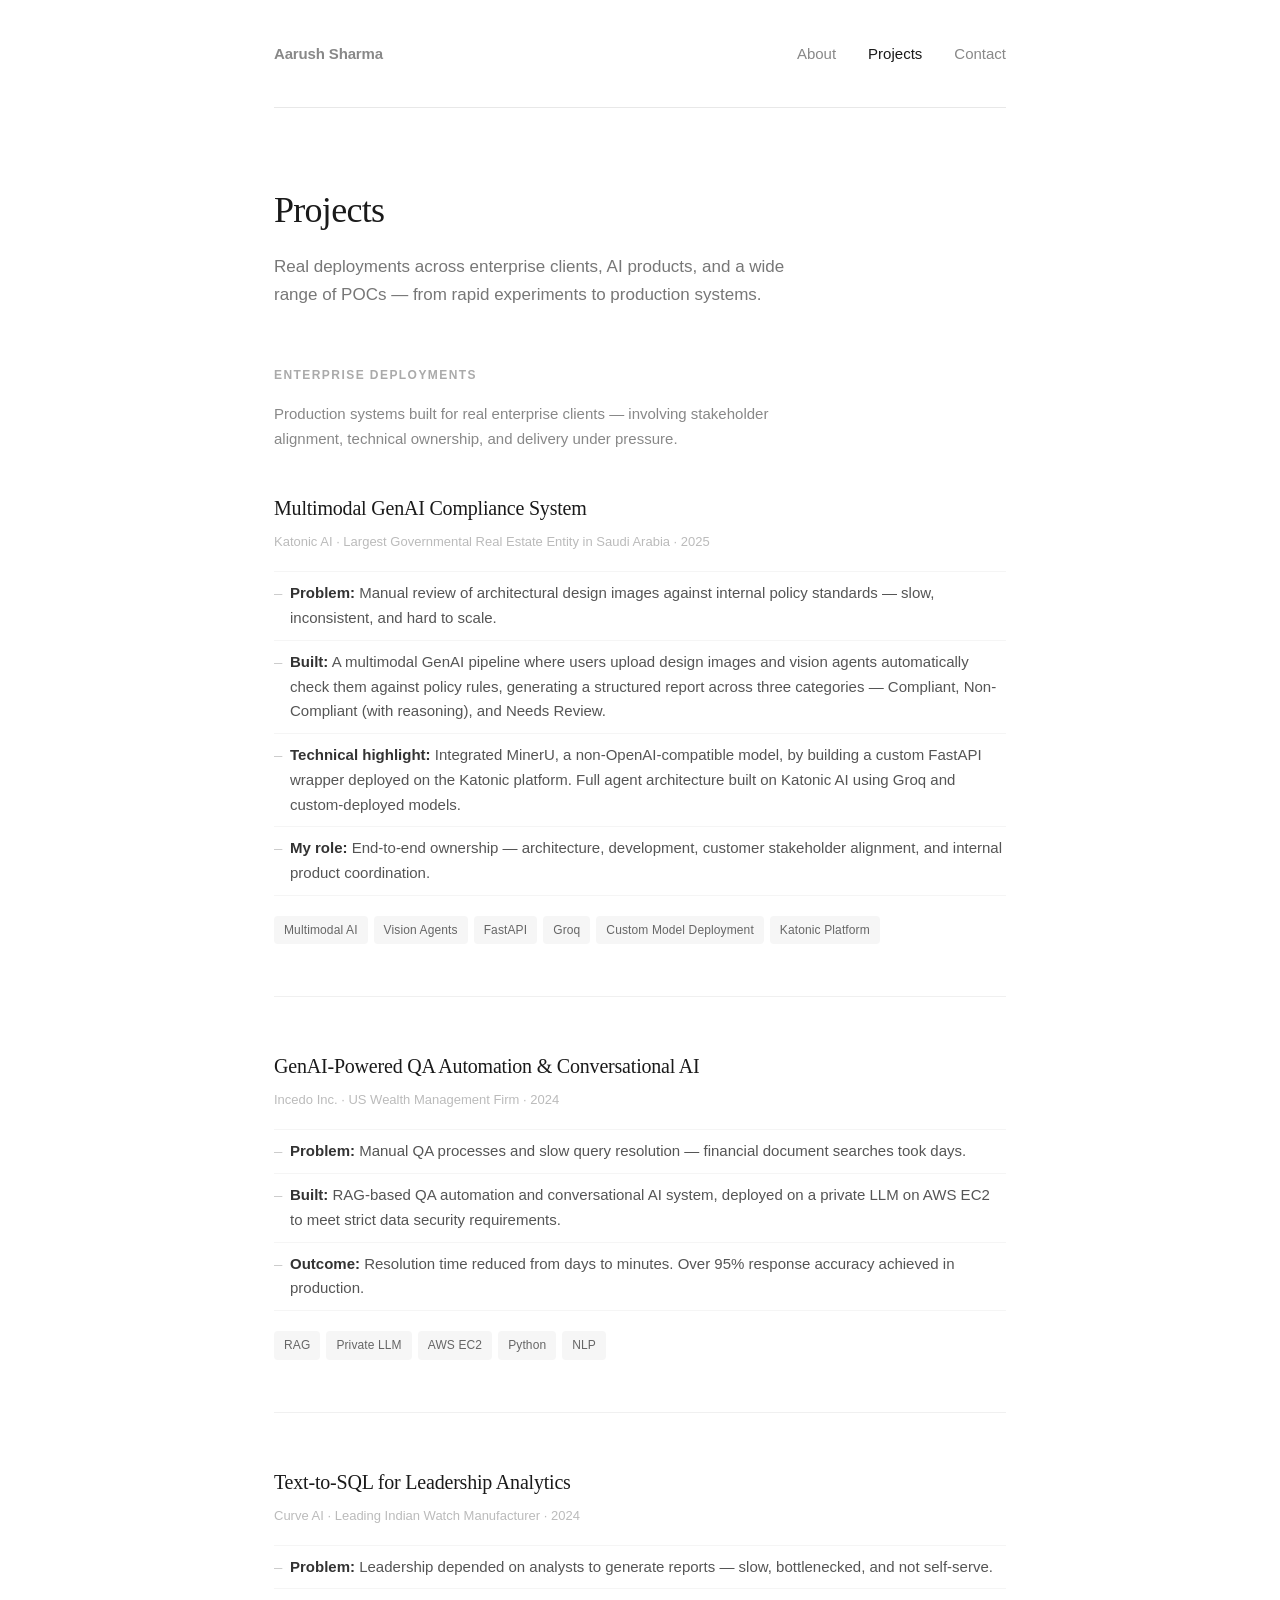
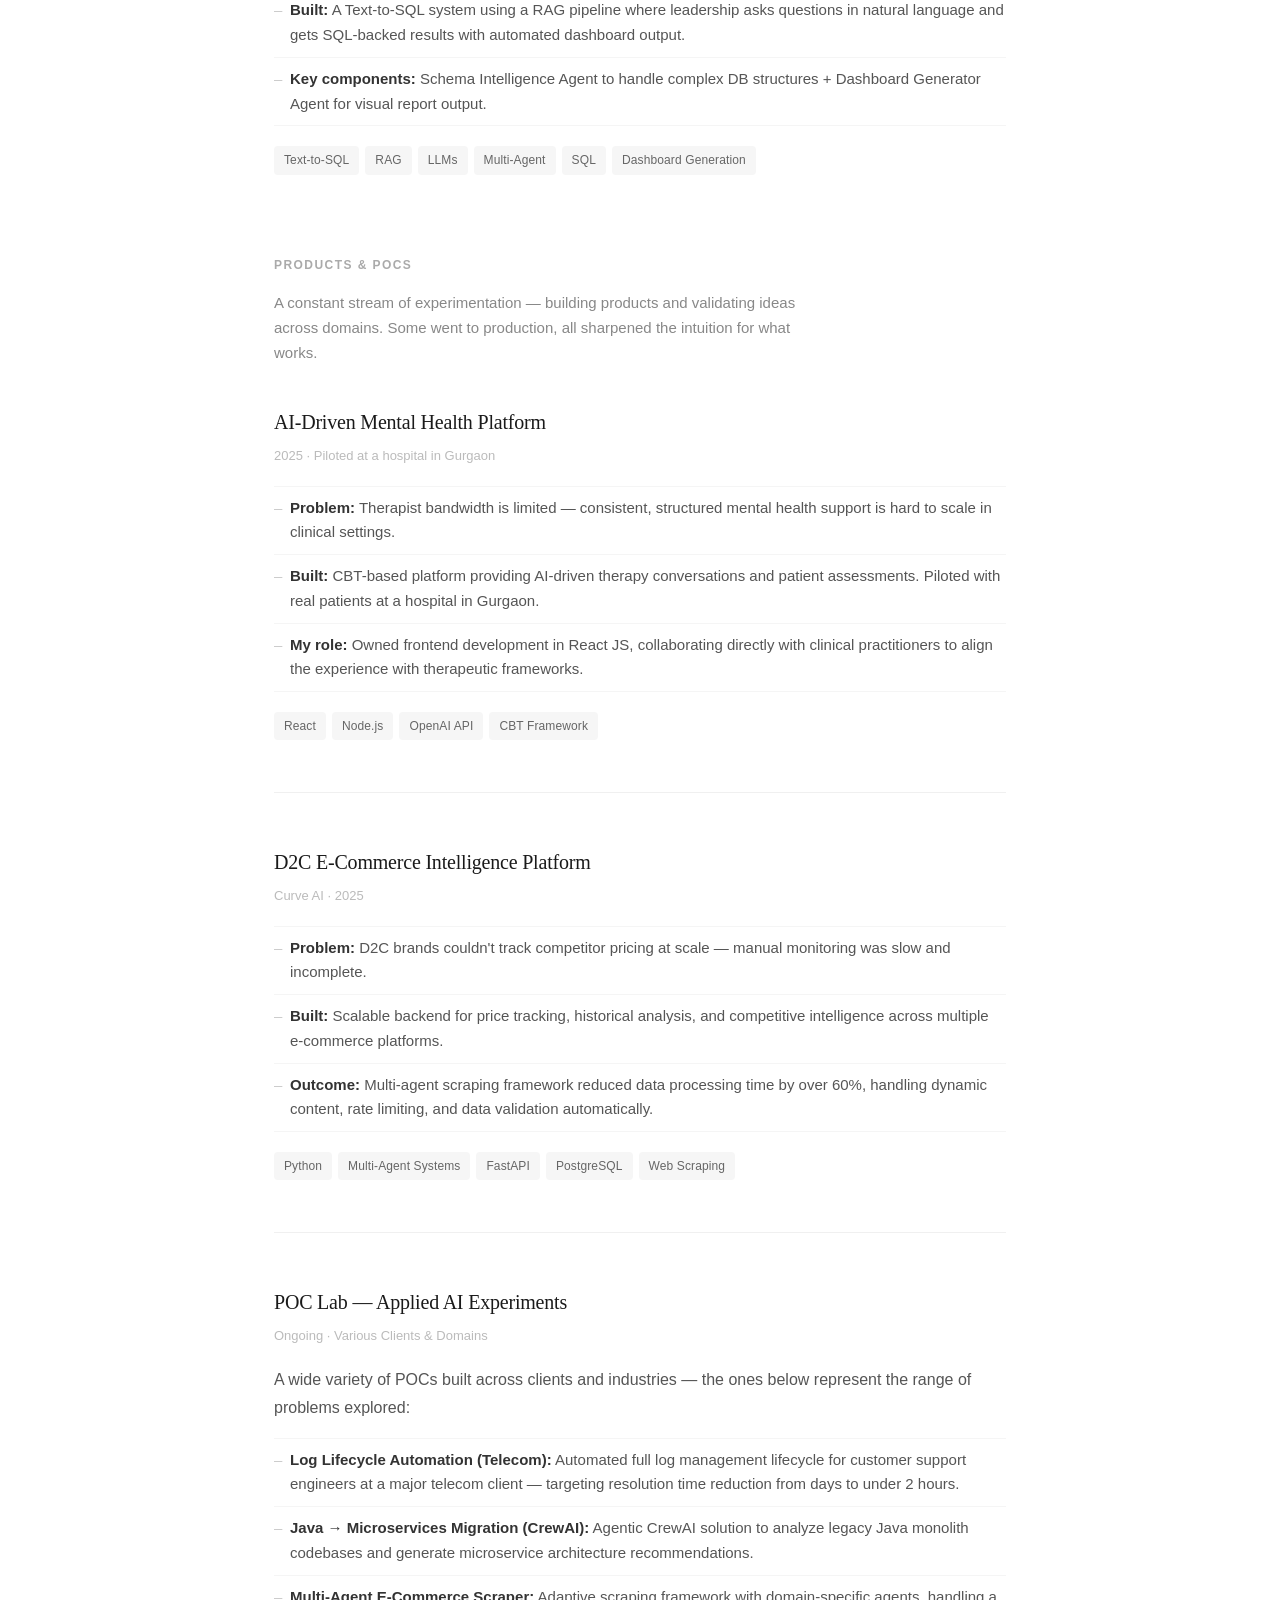
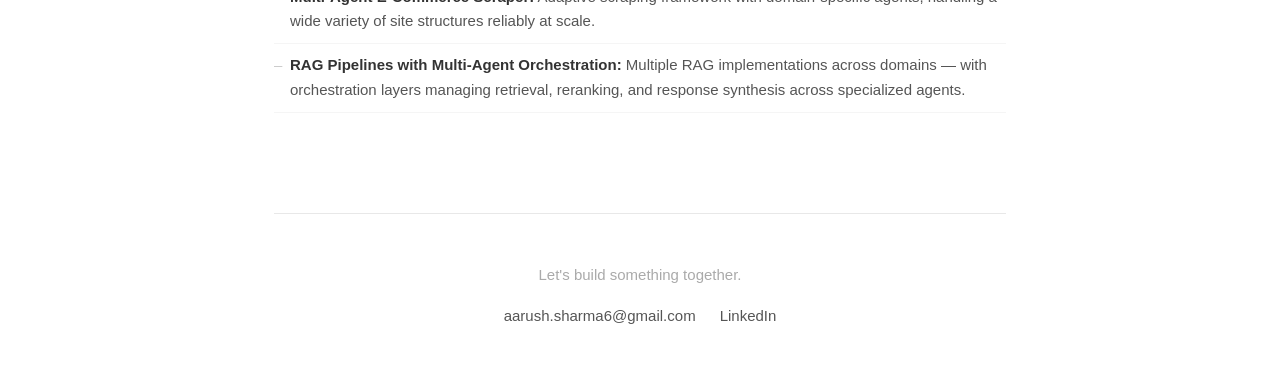
==== projects.html @ 2edbb63f "Add files via upload" ====
<!DOCTYPE html>
<html lang="en">
<head>
    <meta charset="UTF-8">
    <meta name="viewport" content="width=device-width, initial-scale=1.0">
    <title>Projects - Aarush Sharma</title>
    <link rel="stylesheet" href="styles.css">
    <meta name="description" content="Projects by Aarush Sharma — enterprise GenAI deployments, AI products, and applied research.">
</head>
<body>
    <div class="container">
        <!-- Navigation -->
        <nav class="nav">
            <a href="index.html" class="nav-brand">Aarush Sharma</a>
            <ul>
                <li><a href="index.html">About</a></li>
                <li><a href="projects.html" class="active">Projects</a></li>
                <li><a href="#contact">Contact</a></li>
            </ul>
        </nav>

        <!-- Projects Header -->
        <section class="page-header">
            <h1>Projects</h1>
            <p>Real deployments across enterprise clients, AI products, and a wide range of POCs — from rapid experiments to production systems.</p>
        </section>

        <!-- Enterprise Deployments -->
        <section class="section">
            <h2>Enterprise Deployments</h2>
            <p class="section-intro">Production systems built for real enterprise clients — involving stakeholder alignment, technical ownership, and delivery under pressure.</p>

            <div class="project">
                <h3>Multimodal GenAI Compliance System</h3>
                <div class="project-meta">Katonic AI · Largest Governmental Real Estate Entity in Saudi Arabia · 2025</div>
                <ul class="project-points">
                    <li><strong>Problem:</strong> Manual review of architectural design images against internal policy standards — slow, inconsistent, and hard to scale.</li>
                    <li><strong>Built:</strong> A multimodal GenAI pipeline where users upload design images and vision agents automatically check them against policy rules, generating a structured report across three categories — Compliant, Non-Compliant (with reasoning), and Needs Review.</li>
                    <li><strong>Technical highlight:</strong> Integrated MinerU, a non-OpenAI-compatible model, by building a custom FastAPI wrapper deployed on the Katonic platform. Full agent architecture built on Katonic AI using Groq and custom-deployed models.</li>
                    <li><strong>My role:</strong> End-to-end ownership — architecture, development, customer stakeholder alignment, and internal product coordination.</li>
                </ul>
                <div class="tech-stack">
                    <span class="tech">Multimodal AI</span>
                    <span class="tech">Vision Agents</span>
                    <span class="tech">FastAPI</span>
                    <span class="tech">Groq</span>
                    <span class="tech">Custom Model Deployment</span>
                    <span class="tech">Katonic Platform</span>
                </div>
            </div>

            <div class="project">
                <h3>GenAI-Powered QA Automation & Conversational AI</h3>
                <div class="project-meta">Incedo Inc. · US Wealth Management Firm · 2024</div>
                <ul class="project-points">
                    <li><strong>Problem:</strong> Manual QA processes and slow query resolution — financial document searches took days.</li>
                    <li><strong>Built:</strong> RAG-based QA automation and conversational AI system, deployed on a private LLM on AWS EC2 to meet strict data security requirements.</li>
                    <li><strong>Outcome:</strong> Resolution time reduced from days to minutes. Over 95% response accuracy achieved in production.</li>
                </ul>
                <div class="tech-stack">
                    <span class="tech">RAG</span>
                    <span class="tech">Private LLM</span>
                    <span class="tech">AWS EC2</span>
                    <span class="tech">Python</span>
                    <span class="tech">NLP</span>
                </div>
            </div>

            <div class="project">
                <h3>Text-to-SQL for Leadership Analytics</h3>
                <div class="project-meta">Curve AI · Leading Indian Watch Manufacturer · 2024</div>
                <ul class="project-points">
                    <li><strong>Problem:</strong> Leadership depended on analysts to generate reports — slow, bottlenecked, and not self-serve.</li>
                    <li><strong>Built:</strong> A Text-to-SQL system using a RAG pipeline where leadership asks questions in natural language and gets SQL-backed results with automated dashboard output.</li>
                    <li><strong>Key components:</strong> Schema Intelligence Agent to handle complex DB structures + Dashboard Generator Agent for visual report output.</li>
                </ul>
                <div class="tech-stack">
                    <span class="tech">Text-to-SQL</span>
                    <span class="tech">RAG</span>
                    <span class="tech">LLMs</span>
                    <span class="tech">Multi-Agent</span>
                    <span class="tech">SQL</span>
                    <span class="tech">Dashboard Generation</span>
                </div>
            </div>
        </section>

        <!-- Products & POCs -->
        <section class="section">
            <h2>Products & POCs</h2>
            <p class="section-intro">A constant stream of experimentation — building products and validating ideas across domains. Some went to production, all sharpened the intuition for what works.</p>

            <div class="project">
                <h3>AI-Driven Mental Health Platform</h3>
                <div class="project-meta">2025 · Piloted at a hospital in Gurgaon</div>
                <ul class="project-points">
                    <li><strong>Problem:</strong> Therapist bandwidth is limited — consistent, structured mental health support is hard to scale in clinical settings.</li>
                    <li><strong>Built:</strong> CBT-based platform providing AI-driven therapy conversations and patient assessments. Piloted with real patients at a hospital in Gurgaon.</li>
                    <li><strong>My role:</strong> Owned frontend development in React JS, collaborating directly with clinical practitioners to align the experience with therapeutic frameworks.</li>
                </ul>
                <div class="tech-stack">
                    <span class="tech">React</span>
                    <span class="tech">Node.js</span>
                    <span class="tech">OpenAI API</span>
                    <span class="tech">CBT Framework</span>
                </div>
            </div>

            <div class="project">
                <h3>D2C E-Commerce Intelligence Platform</h3>
                <div class="project-meta">Curve AI · 2025</div>
                <ul class="project-points">
                    <li><strong>Problem:</strong> D2C brands couldn't track competitor pricing at scale — manual monitoring was slow and incomplete.</li>
                    <li><strong>Built:</strong> Scalable backend for price tracking, historical analysis, and competitive intelligence across multiple e-commerce platforms.</li>
                    <li><strong>Outcome:</strong> Multi-agent scraping framework reduced data processing time by over 60%, handling dynamic content, rate limiting, and data validation automatically.</li>
                </ul>
                <div class="tech-stack">
                    <span class="tech">Python</span>
                    <span class="tech">Multi-Agent Systems</span>
                    <span class="tech">FastAPI</span>
                    <span class="tech">PostgreSQL</span>
                    <span class="tech">Web Scraping</span>
                </div>
            </div>

            <div class="project">
                <h3>POC Lab — Applied AI Experiments</h3>
                <div class="project-meta">Ongoing · Various Clients & Domains</div>
                <p class="poc-intro">A wide variety of POCs built across clients and industries — the ones below represent the range of problems explored:</p>
                <ul class="project-points">
                    <li><strong>Log Lifecycle Automation (Telecom):</strong> Automated full log management lifecycle for customer support engineers at a major telecom client — targeting resolution time reduction from days to under 2 hours.</li>
                    <li><strong>Java → Microservices Migration (CrewAI):</strong> Agentic CrewAI solution to analyze legacy Java monolith codebases and generate microservice architecture recommendations.</li>
                    <li><strong>Multi-Agent E-Commerce Scraper:</strong> Adaptive scraping framework with domain-specific agents, handling a wide variety of site structures reliably at scale.</li>
                    <li><strong>RAG Pipelines with Multi-Agent Orchestration:</strong> Multiple RAG implementations across domains — with orchestration layers managing retrieval, reranking, and response synthesis across specialized agents.</li>
                </ul>
            </div>
        </section>

        <!-- Footer -->
        <footer class="footer" id="contact">
            <p>Let's build something together.</p>
            <div class="links">
                <a href="mailto:aarush.sharma6@gmail.com">aarush.sharma6@gmail.com</a>
                <a href="https://linkedin.com/in/aarushsharma11" target="_blank">LinkedIn</a>
            </div>
        </footer>
    </div>
</body>
</html>
---- styles.css ----
* {
    margin: 0;
    padding: 0;
    box-sizing: border-box;
}

body {
    font-family: 'Georgia', 'Times New Roman', serif;
    line-height: 1.7;
    color: #1a1a1a;
    background: #fff;
}

.container {
    max-width: 780px;
    margin: 0 auto;
    padding: 0 24px;
}

/* Navigation */
.nav {
    display: flex;
    justify-content: space-between;
    align-items: center;
    padding: 40px 0;
    border-bottom: 1px solid #e8e8e8;
    margin-bottom: 72px;
}

.nav-brand {
    font-size: 17px;
    font-weight: 600;
    color: #1a1a1a;
    text-decoration: none;
    letter-spacing: -0.01em;
    font-family: -apple-system, BlinkMacSystemFont, 'Segoe UI', sans-serif;
}

.nav ul {
    display: flex;
    list-style: none;
    gap: 32px;
}

.nav a {
    text-decoration: none;
    color: #888;
    font-size: 15px;
    font-family: -apple-system, BlinkMacSystemFont, 'Segoe UI', sans-serif;
    transition: color 0.2s;
}

.nav a:hover,
.nav a.active {
    color: #1a1a1a;
}

/* Hero Section */
.hero {
    margin-bottom: 48px;
}

.hero h1 {
    font-size: 42px;
    font-weight: 400;
    margin-bottom: 28px;
    color: #1a1a1a;
    line-height: 1.2;
    letter-spacing: -0.02em;
}

.hero p {
    font-size: 17px;
    color: #555;
    margin-bottom: 20px;
    max-width: 580px;
    line-height: 1.75;
}

/* Depth Tags */
.depth-tags {
    display: flex;
    flex-wrap: wrap;
    gap: 8px;
    margin-bottom: 16px;
}

.depth-tag {
    display: inline-block;
    border: 1px solid #ddd;
    color: #555;
    padding: 5px 12px;
    border-radius: 20px;
    font-size: 13px;
    font-family: -apple-system, BlinkMacSystemFont, 'Segoe UI', sans-serif;
    letter-spacing: 0.01em;
}

/* Page Header */
.page-header {
    margin-bottom: 56px;
}

.page-header h1 {
    font-size: 36px;
    font-weight: 400;
    margin-bottom: 12px;
    color: #1a1a1a;
    letter-spacing: -0.02em;
}

.page-header p {
    font-size: 17px;
    color: #777;
    max-width: 520px;
    line-height: 1.65;
    font-family: -apple-system, BlinkMacSystemFont, 'Segoe UI', sans-serif;
}

/* Sections */
.section {
    margin-bottom: 80px;
}

.section > h2 {
    font-size: 12px;
    font-weight: 600;
    letter-spacing: 0.12em;
    text-transform: uppercase;
    color: #aaa;
    margin-bottom: 36px;
    font-family: -apple-system, BlinkMacSystemFont, 'Segoe UI', sans-serif;
}

/* Experience */
.experience-item {
    margin-bottom: 44px;
    padding-bottom: 44px;
    border-bottom: 1px solid #f0f0f0;
}

.experience-item:last-child {
    border-bottom: none;
    padding-bottom: 0;
    margin-bottom: 0;
}

.experience-item h3 {
    font-size: 18px;
    font-weight: 600;
    color: #1a1a1a;
    margin-bottom: 4px;
    font-family: -apple-system, BlinkMacSystemFont, 'Segoe UI', sans-serif;
    letter-spacing: -0.01em;
}

.experience-item .company {
    font-size: 15px;
    color: #777;
    margin-bottom: 2px;
    font-family: -apple-system, BlinkMacSystemFont, 'Segoe UI', sans-serif;
}

.experience-item .duration {
    font-size: 13px;
    color: #bbb;
    margin-bottom: 14px;
    font-family: -apple-system, BlinkMacSystemFont, 'Segoe UI', sans-serif;
}

.experience-item p {
    font-size: 16px;
    color: #555;
    line-height: 1.75;
}

/* Projects */
.project {
    margin-bottom: 52px;
    padding-bottom: 52px;
    border-bottom: 1px solid #f0f0f0;
}

.project:last-child {
    border-bottom: none;
    padding-bottom: 0;
    margin-bottom: 0;
}

.project h3 {
    font-size: 20px;
    font-weight: 400;
    color: #1a1a1a;
    margin-bottom: 6px;
    letter-spacing: -0.01em;
}

.project-meta {
    font-size: 13px;
    color: #bbb;
    margin-bottom: 18px;
    font-family: -apple-system, BlinkMacSystemFont, 'Segoe UI', sans-serif;
}

.project p {
    font-size: 16px;
    color: #555;
    margin-bottom: 16px;
    line-height: 1.75;
}

.section-intro {
    font-size: 15px;
    color: #888;
    margin-bottom: 40px;
    max-width: 560px;
    line-height: 1.65;
    font-family: -apple-system, BlinkMacSystemFont, 'Segoe UI', sans-serif;
    margin-top: -20px;
}

.poc-intro {
    font-size: 15px;
    color: #888;
    margin-bottom: 12px;
    line-height: 1.65;
    font-family: -apple-system, BlinkMacSystemFont, 'Segoe UI', sans-serif;
}

.project-points {
    list-style: none;
    padding: 0;
    margin: 0 0 4px 0;
}

.project-points li {
    font-size: 15px;
    color: #555;
    padding: 9px 0 9px 16px;
    border-bottom: 1px solid #f5f5f5;
    line-height: 1.65;
    font-family: -apple-system, BlinkMacSystemFont, 'Segoe UI', sans-serif;
    position: relative;
}

.project-points li:first-child {
    border-top: 1px solid #f5f5f5;
}

.project-points li::before {
    content: '–';
    position: absolute;
    left: 0;
    color: #ccc;
}

.project-points li strong {
    color: #333;
}

.tech-stack {
    display: flex;
    flex-wrap: wrap;
    gap: 6px;
    margin-top: 20px;
}

.tech {
    display: inline-block;
    background: #f6f6f6;
    color: #666;
    padding: 4px 10px;
    border-radius: 4px;
    font-size: 12px;
    font-family: -apple-system, BlinkMacSystemFont, 'Segoe UI', sans-serif;
    letter-spacing: 0.01em;
}

/* Footer */
.footer {
    margin-top: 100px;
    padding: 48px 0;
    border-top: 1px solid #e8e8e8;
    text-align: center;
}

.footer p {
    font-size: 15px;
    color: #aaa;
    margin-bottom: 16px;
    font-family: -apple-system, BlinkMacSystemFont, 'Segoe UI', sans-serif;
}

.footer .links {
    display: flex;
    justify-content: center;
    gap: 24px;
}

.footer .links a {
    color: #555;
    text-decoration: none;
    font-size: 15px;
    font-family: -apple-system, BlinkMacSystemFont, 'Segoe UI', sans-serif;
    transition: color 0.2s;
}

.footer .links a:hover {
    color: #1a1a1a;
}

/* Mobile */
@media (max-width: 640px) {
    .container {
        padding: 0 18px;
    }

    .nav {
        flex-direction: column;
        gap: 20px;
        text-align: center;
        margin-bottom: 52px;
    }

    .nav ul {
        gap: 20px;
    }

    .hero h1 {
        font-size: 30px;
    }

    .hero p {
        font-size: 16px;
    }

    .page-header h1 {
        font-size: 28px;
    }

    .footer .links {
        flex-direction: column;
        gap: 12px;
    }

    .depth-tags {
        gap: 6px;
    }
}
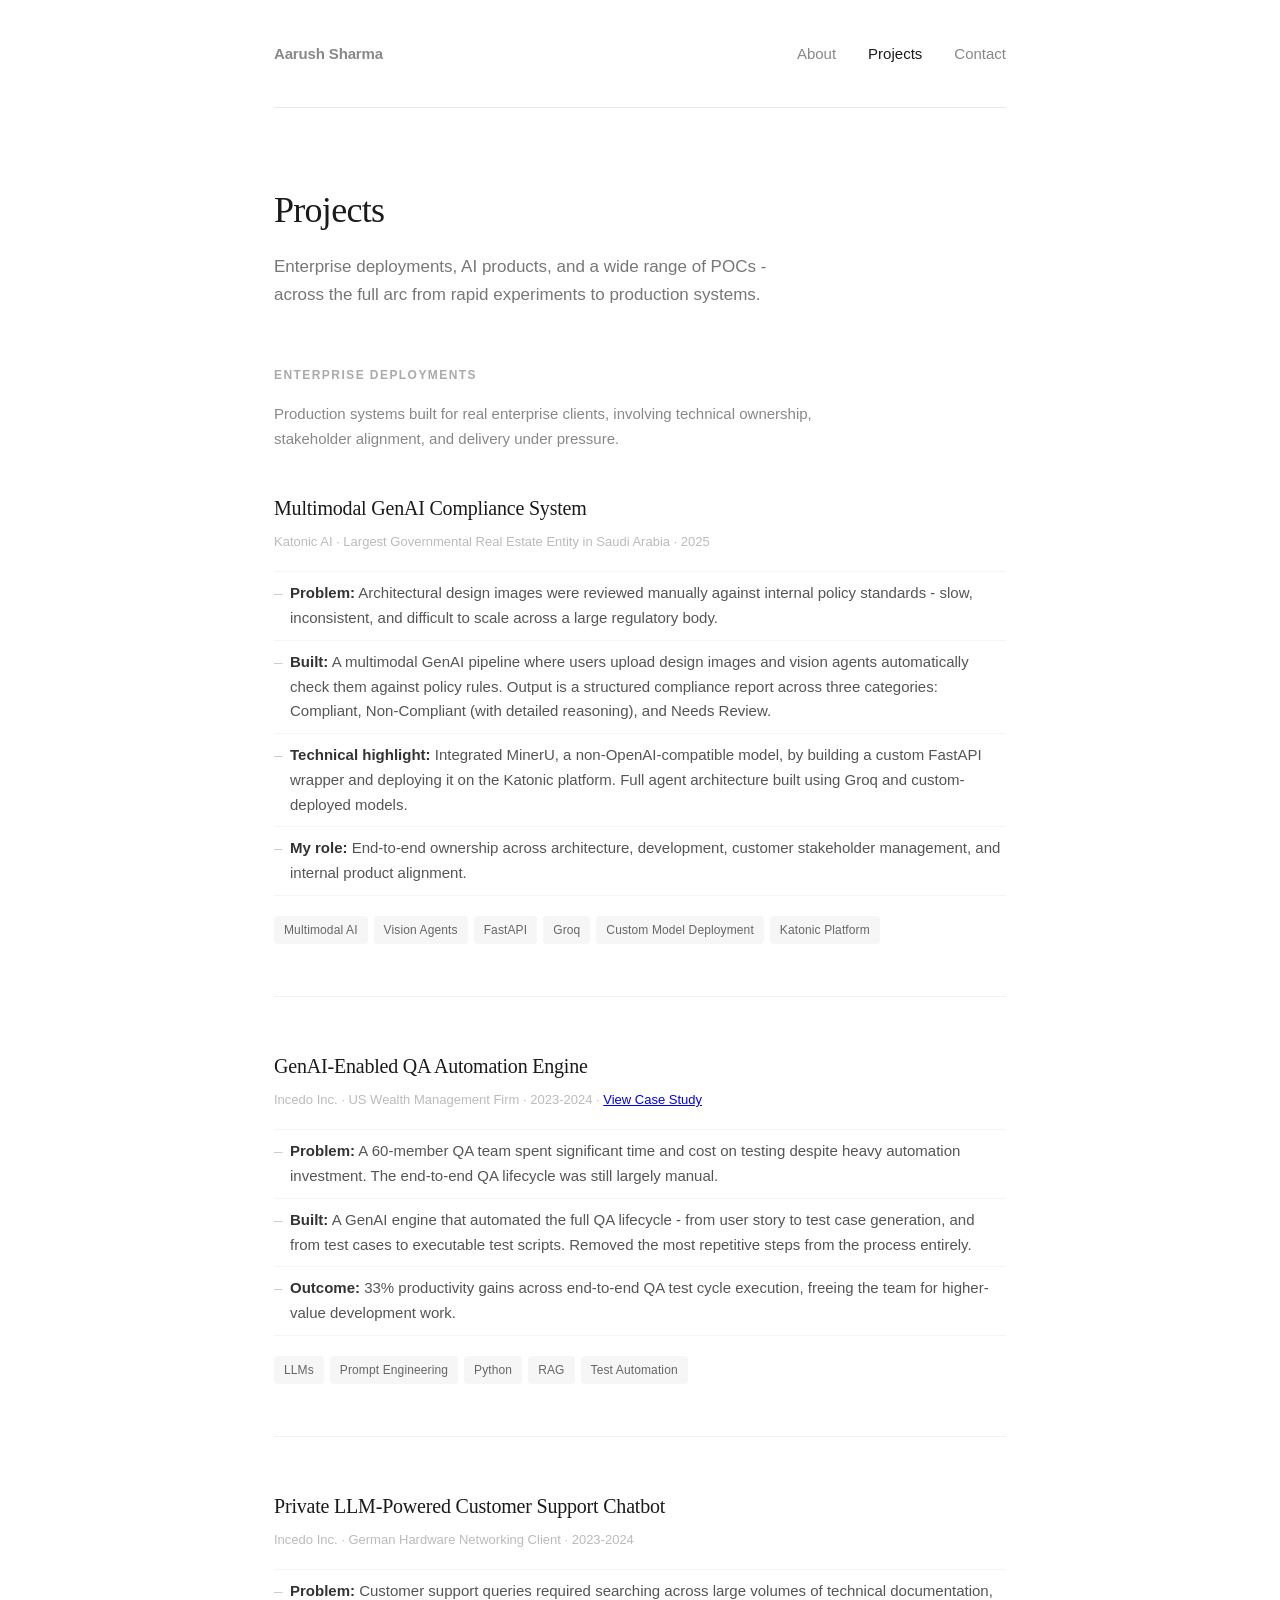
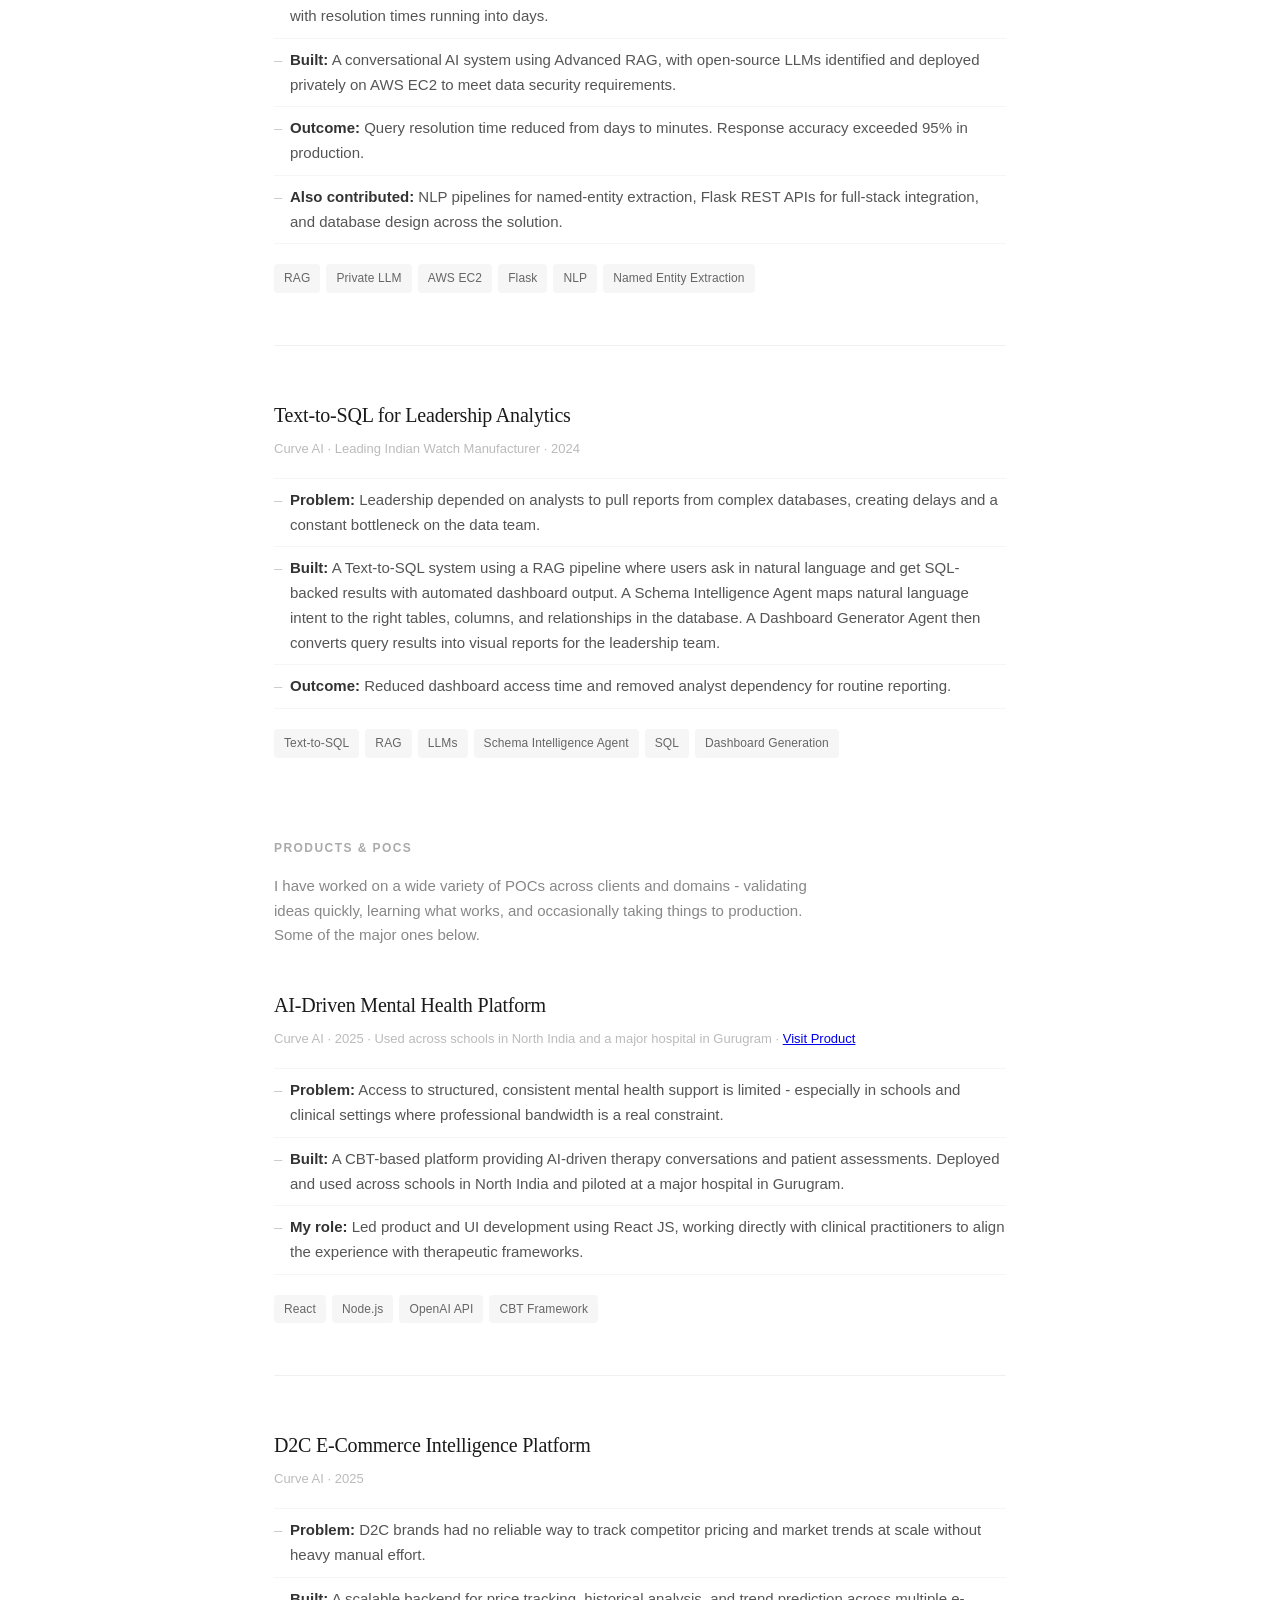
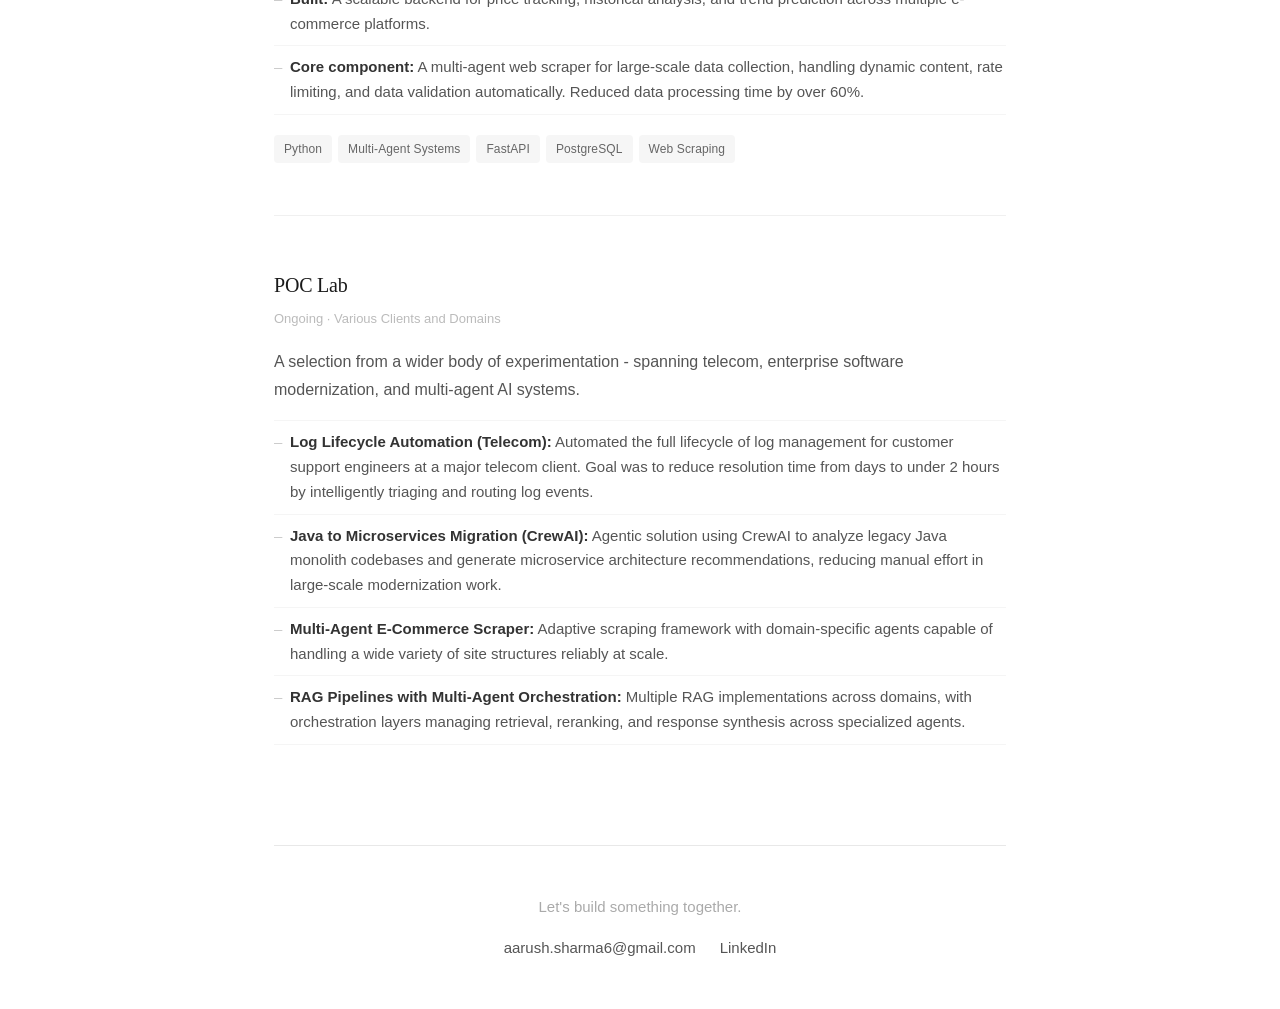
==== commit 32cd4a39: "Update projects.html" ====
--- a/projects.html
+++ b/projects.html
@@ -5,11 +5,10 @@
     <meta name="viewport" content="width=device-width, initial-scale=1.0">
     <title>Projects - Aarush Sharma</title>
     <link rel="stylesheet" href="styles.css">
-    <meta name="description" content="Projects by Aarush Sharma — enterprise GenAI deployments, AI products, and applied research.">
+    <meta name="description" content="Projects by Aarush Sharma - enterprise GenAI deployments, AI products, and applied research.">
 </head>
 <body>
     <div class="container">
-        <!-- Navigation -->
         <nav class="nav">
             <a href="index.html" class="nav-brand">Aarush Sharma</a>
             <ul>
@@ -19,25 +18,23 @@
             </ul>
         </nav>
 
-        <!-- Projects Header -->
         <section class="page-header">
             <h1>Projects</h1>
-            <p>Real deployments across enterprise clients, AI products, and a wide range of POCs — from rapid experiments to production systems.</p>
+            <p>Enterprise deployments, AI products, and a wide range of POCs - across the full arc from rapid experiments to production systems.</p>
         </section>
 
-        <!-- Enterprise Deployments -->
         <section class="section">
             <h2>Enterprise Deployments</h2>
-            <p class="section-intro">Production systems built for real enterprise clients — involving stakeholder alignment, technical ownership, and delivery under pressure.</p>
+            <p class="section-intro">Production systems built for real enterprise clients, involving technical ownership, stakeholder alignment, and delivery under pressure.</p>
 
             <div class="project">
                 <h3>Multimodal GenAI Compliance System</h3>
                 <div class="project-meta">Katonic AI · Largest Governmental Real Estate Entity in Saudi Arabia · 2025</div>
                 <ul class="project-points">
-                    <li><strong>Problem:</strong> Manual review of architectural design images against internal policy standards — slow, inconsistent, and hard to scale.</li>
-                    <li><strong>Built:</strong> A multimodal GenAI pipeline where users upload design images and vision agents automatically check them against policy rules, generating a structured report across three categories — Compliant, Non-Compliant (with reasoning), and Needs Review.</li>
-                    <li><strong>Technical highlight:</strong> Integrated MinerU, a non-OpenAI-compatible model, by building a custom FastAPI wrapper deployed on the Katonic platform. Full agent architecture built on Katonic AI using Groq and custom-deployed models.</li>
-                    <li><strong>My role:</strong> End-to-end ownership — architecture, development, customer stakeholder alignment, and internal product coordination.</li>
+                    <li><strong>Problem:</strong> Architectural design images were reviewed manually against internal policy standards - slow, inconsistent, and difficult to scale across a large regulatory body.</li>
+                    <li><strong>Built:</strong> A multimodal GenAI pipeline where users upload design images and vision agents automatically check them against policy rules. Output is a structured compliance report across three categories: Compliant, Non-Compliant (with detailed reasoning), and Needs Review.</li>
+                    <li><strong>Technical highlight:</strong> Integrated MinerU, a non-OpenAI-compatible model, by building a custom FastAPI wrapper and deploying it on the Katonic platform. Full agent architecture built using Groq and custom-deployed models.</li>
+                    <li><strong>My role:</strong> End-to-end ownership across architecture, development, customer stakeholder management, and internal product alignment.</li>
                 </ul>
                 <div class="tech-stack">
                     <span class="tech">Multimodal AI</span>
@@ -50,19 +47,38 @@
             </div>
 
             <div class="project">
-                <h3>GenAI-Powered QA Automation & Conversational AI</h3>
-                <div class="project-meta">Incedo Inc. · US Wealth Management Firm · 2024</div>
+                <h3>GenAI-Enabled QA Automation Engine</h3>
+                <div class="project-meta">Incedo Inc. · US Wealth Management Firm · 2023-2024 · <a href="https://www.incedoinc.com/case-studies/gen-ai-enabled-qa-testing-solution-for-a-leading-us-wealth-management-firm/" target="_blank" class="proof-link">View Case Study</a></div>
                 <ul class="project-points">
-                    <li><strong>Problem:</strong> Manual QA processes and slow query resolution — financial document searches took days.</li>
-                    <li><strong>Built:</strong> RAG-based QA automation and conversational AI system, deployed on a private LLM on AWS EC2 to meet strict data security requirements.</li>
-                    <li><strong>Outcome:</strong> Resolution time reduced from days to minutes. Over 95% response accuracy achieved in production.</li>
+                    <li><strong>Problem:</strong> A 60-member QA team spent significant time and cost on testing despite heavy automation investment. The end-to-end QA lifecycle was still largely manual.</li>
+                    <li><strong>Built:</strong> A GenAI engine that automated the full QA lifecycle - from user story to test case generation, and from test cases to executable test scripts. Removed the most repetitive steps from the process entirely.</li>
+                    <li><strong>Outcome:</strong> 33% productivity gains across end-to-end QA test cycle execution, freeing the team for higher-value development work.</li>
+                </ul>
+                <div class="tech-stack">
+                    <span class="tech">LLMs</span>
+                    <span class="tech">Prompt Engineering</span>
+                    <span class="tech">Python</span>
+                    <span class="tech">RAG</span>
+                    <span class="tech">Test Automation</span>
+                </div>
+            </div>
+
+            <div class="project">
+                <h3>Private LLM-Powered Customer Support Chatbot</h3>
+                <div class="project-meta">Incedo Inc. · German Hardware Networking Client · 2023-2024</div>
+                <ul class="project-points">
+                    <li><strong>Problem:</strong> Customer support queries required searching across large volumes of technical documentation, with resolution times running into days.</li>
+                    <li><strong>Built:</strong> A conversational AI system using Advanced RAG, with open-source LLMs identified and deployed privately on AWS EC2 to meet data security requirements.</li>
+                    <li><strong>Outcome:</strong> Query resolution time reduced from days to minutes. Response accuracy exceeded 95% in production.</li>
+                    <li><strong>Also contributed:</strong> NLP pipelines for named-entity extraction, Flask REST APIs for full-stack integration, and database design across the solution.</li>
                 </ul>
                 <div class="tech-stack">
                     <span class="tech">RAG</span>
                     <span class="tech">Private LLM</span>
                     <span class="tech">AWS EC2</span>
-                    <span class="tech">Python</span>
+                    <span class="tech">Flask</span>
                     <span class="tech">NLP</span>
+                    <span class="tech">Named Entity Extraction</span>
                 </div>
             </div>
 
@@ -70,33 +86,32 @@
                 <h3>Text-to-SQL for Leadership Analytics</h3>
                 <div class="project-meta">Curve AI · Leading Indian Watch Manufacturer · 2024</div>
                 <ul class="project-points">
-                    <li><strong>Problem:</strong> Leadership depended on analysts to generate reports — slow, bottlenecked, and not self-serve.</li>
-                    <li><strong>Built:</strong> A Text-to-SQL system using a RAG pipeline where leadership asks questions in natural language and gets SQL-backed results with automated dashboard output.</li>
-                    <li><strong>Key components:</strong> Schema Intelligence Agent to handle complex DB structures + Dashboard Generator Agent for visual report output.</li>
+                    <li><strong>Problem:</strong> Leadership depended on analysts to pull reports from complex databases, creating delays and a constant bottleneck on the data team.</li>
+                    <li><strong>Built:</strong> A Text-to-SQL system using a RAG pipeline where users ask in natural language and get SQL-backed results with automated dashboard output. A Schema Intelligence Agent maps natural language intent to the right tables, columns, and relationships in the database. A Dashboard Generator Agent then converts query results into visual reports for the leadership team.</li>
+                    <li><strong>Outcome:</strong> Reduced dashboard access time and removed analyst dependency for routine reporting.</li>
                 </ul>
                 <div class="tech-stack">
                     <span class="tech">Text-to-SQL</span>
                     <span class="tech">RAG</span>
                     <span class="tech">LLMs</span>
-                    <span class="tech">Multi-Agent</span>
+                    <span class="tech">Schema Intelligence Agent</span>
                     <span class="tech">SQL</span>
                     <span class="tech">Dashboard Generation</span>
                 </div>
             </div>
         </section>
 
-        <!-- Products & POCs -->
         <section class="section">
             <h2>Products & POCs</h2>
-            <p class="section-intro">A constant stream of experimentation — building products and validating ideas across domains. Some went to production, all sharpened the intuition for what works.</p>
+            <p class="section-intro">I have worked on a wide variety of POCs across clients and domains - validating ideas quickly, learning what works, and occasionally taking things to production. Some of the major ones below.</p>
 
             <div class="project">
                 <h3>AI-Driven Mental Health Platform</h3>
-                <div class="project-meta">2025 · Piloted at a hospital in Gurgaon</div>
+                <div class="project-meta">Curve AI · 2025 · Used across schools in North India and a major hospital in Gurugram · <a href="https://www.bharatayush.ai/" target="_blank" class="proof-link">Visit Product</a></div>
                 <ul class="project-points">
-                    <li><strong>Problem:</strong> Therapist bandwidth is limited — consistent, structured mental health support is hard to scale in clinical settings.</li>
-                    <li><strong>Built:</strong> CBT-based platform providing AI-driven therapy conversations and patient assessments. Piloted with real patients at a hospital in Gurgaon.</li>
-                    <li><strong>My role:</strong> Owned frontend development in React JS, collaborating directly with clinical practitioners to align the experience with therapeutic frameworks.</li>
+                    <li><strong>Problem:</strong> Access to structured, consistent mental health support is limited - especially in schools and clinical settings where professional bandwidth is a real constraint.</li>
+                    <li><strong>Built:</strong> A CBT-based platform providing AI-driven therapy conversations and patient assessments. Deployed and used across schools in North India and piloted at a major hospital in Gurugram.</li>
+                    <li><strong>My role:</strong> Led product and UI development using React JS, working directly with clinical practitioners to align the experience with therapeutic frameworks.</li>
                 </ul>
                 <div class="tech-stack">
                     <span class="tech">React</span>
@@ -110,9 +125,9 @@
                 <h3>D2C E-Commerce Intelligence Platform</h3>
                 <div class="project-meta">Curve AI · 2025</div>
                 <ul class="project-points">
-                    <li><strong>Problem:</strong> D2C brands couldn't track competitor pricing at scale — manual monitoring was slow and incomplete.</li>
-                    <li><strong>Built:</strong> Scalable backend for price tracking, historical analysis, and competitive intelligence across multiple e-commerce platforms.</li>
-                    <li><strong>Outcome:</strong> Multi-agent scraping framework reduced data processing time by over 60%, handling dynamic content, rate limiting, and data validation automatically.</li>
+                    <li><strong>Problem:</strong> D2C brands had no reliable way to track competitor pricing and market trends at scale without heavy manual effort.</li>
+                    <li><strong>Built:</strong> A scalable backend for price tracking, historical analysis, and trend prediction across multiple e-commerce platforms.</li>
+                    <li><strong>Core component:</strong> A multi-agent web scraper for large-scale data collection, handling dynamic content, rate limiting, and data validation automatically. Reduced data processing time by over 60%.</li>
                 </ul>
                 <div class="tech-stack">
                     <span class="tech">Python</span>
@@ -124,19 +139,18 @@
             </div>
 
             <div class="project">
-                <h3>POC Lab — Applied AI Experiments</h3>
-                <div class="project-meta">Ongoing · Various Clients & Domains</div>
-                <p class="poc-intro">A wide variety of POCs built across clients and industries — the ones below represent the range of problems explored:</p>
+                <h3>POC Lab</h3>
+                <div class="project-meta">Ongoing · Various Clients and Domains</div>
+                <p class="poc-intro">A selection from a wider body of experimentation - spanning telecom, enterprise software modernization, and multi-agent AI systems.</p>
                 <ul class="project-points">
-                    <li><strong>Log Lifecycle Automation (Telecom):</strong> Automated full log management lifecycle for customer support engineers at a major telecom client — targeting resolution time reduction from days to under 2 hours.</li>
-                    <li><strong>Java → Microservices Migration (CrewAI):</strong> Agentic CrewAI solution to analyze legacy Java monolith codebases and generate microservice architecture recommendations.</li>
-                    <li><strong>Multi-Agent E-Commerce Scraper:</strong> Adaptive scraping framework with domain-specific agents, handling a wide variety of site structures reliably at scale.</li>
-                    <li><strong>RAG Pipelines with Multi-Agent Orchestration:</strong> Multiple RAG implementations across domains — with orchestration layers managing retrieval, reranking, and response synthesis across specialized agents.</li>
+                    <li><strong>Log Lifecycle Automation (Telecom):</strong> Automated the full lifecycle of log management for customer support engineers at a major telecom client. Goal was to reduce resolution time from days to under 2 hours by intelligently triaging and routing log events.</li>
+                    <li><strong>Java to Microservices Migration (CrewAI):</strong> Agentic solution using CrewAI to analyze legacy Java monolith codebases and generate microservice architecture recommendations, reducing manual effort in large-scale modernization work.</li>
+                    <li><strong>Multi-Agent E-Commerce Scraper:</strong> Adaptive scraping framework with domain-specific agents capable of handling a wide variety of site structures reliably at scale.</li>
+                    <li><strong>RAG Pipelines with Multi-Agent Orchestration:</strong> Multiple RAG implementations across domains, with orchestration layers managing retrieval, reranking, and response synthesis across specialized agents.</li>
                 </ul>
             </div>
         </section>
 
-        <!-- Footer -->
         <footer class="footer" id="contact">
             <p>Let's build something together.</p>
             <div class="links">
@@ -146,4 +160,4 @@
         </footer>
     </div>
 </body>
-</html>+</html>
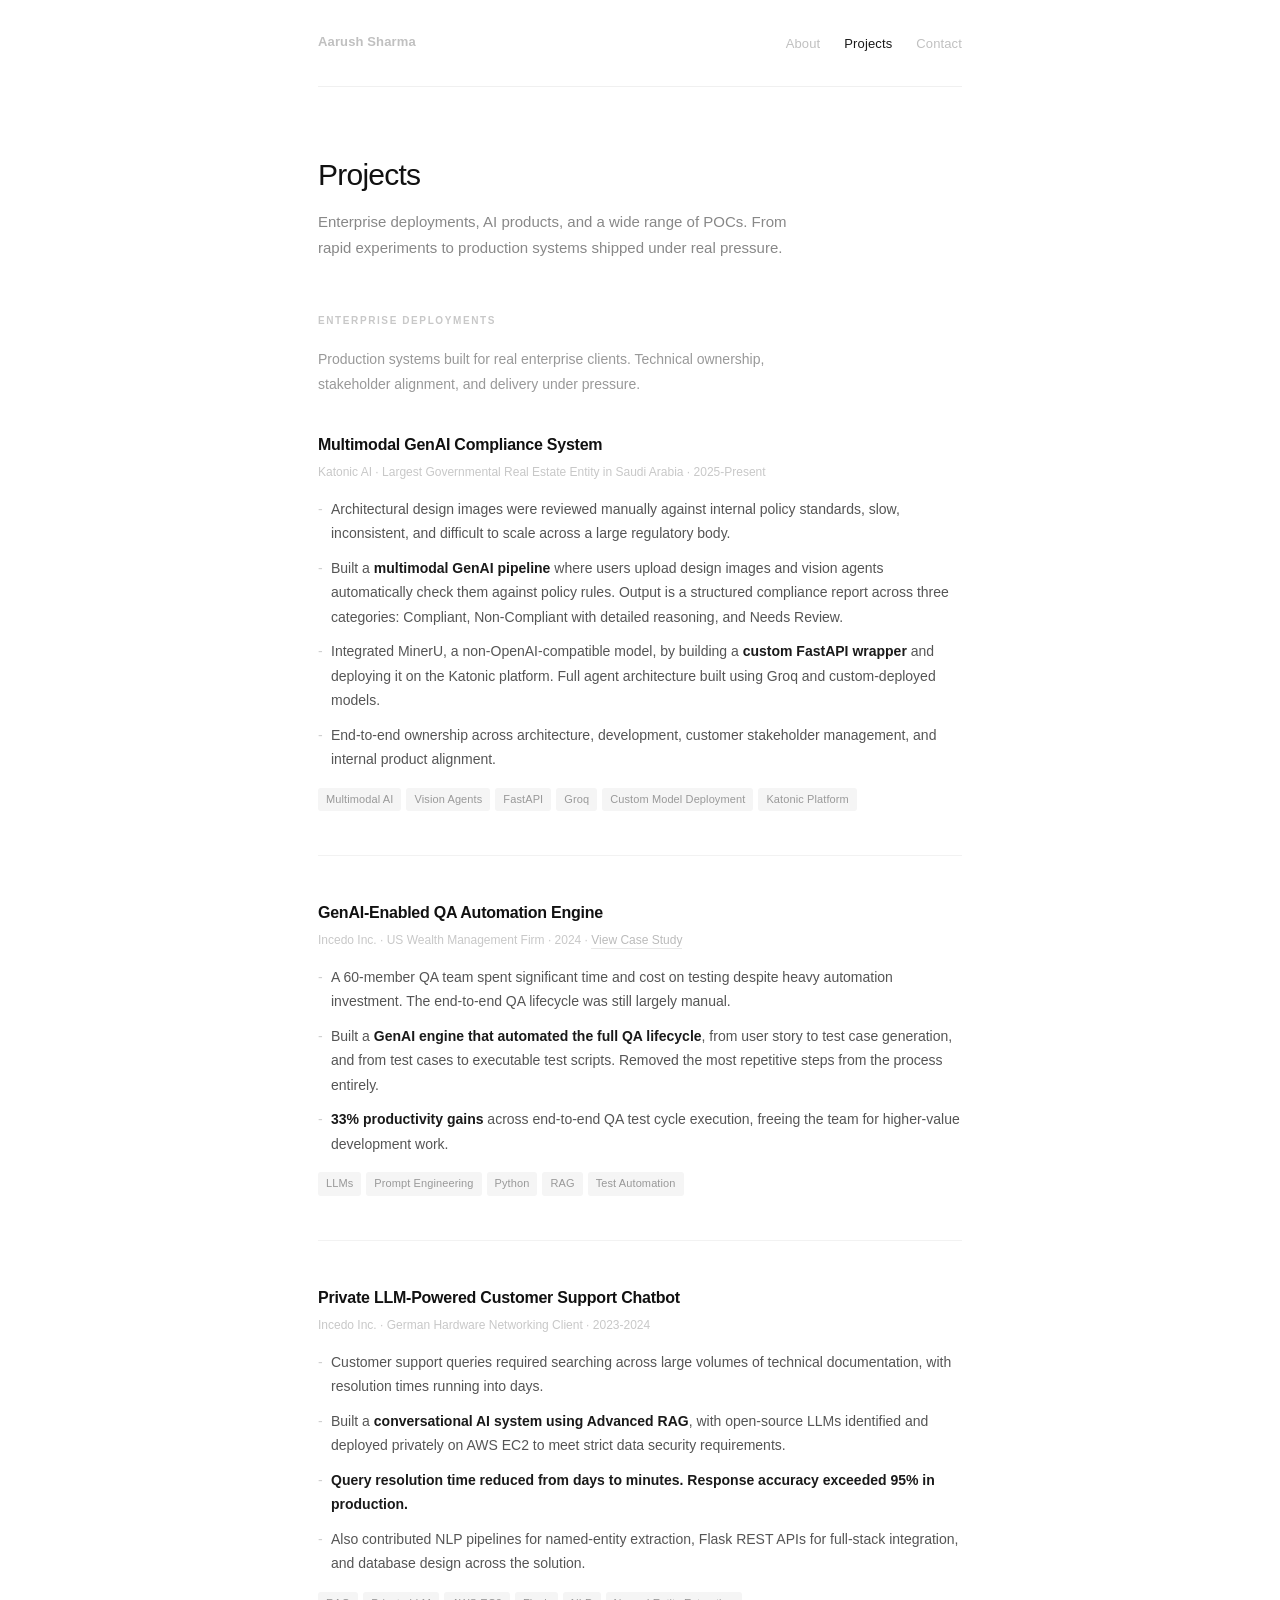
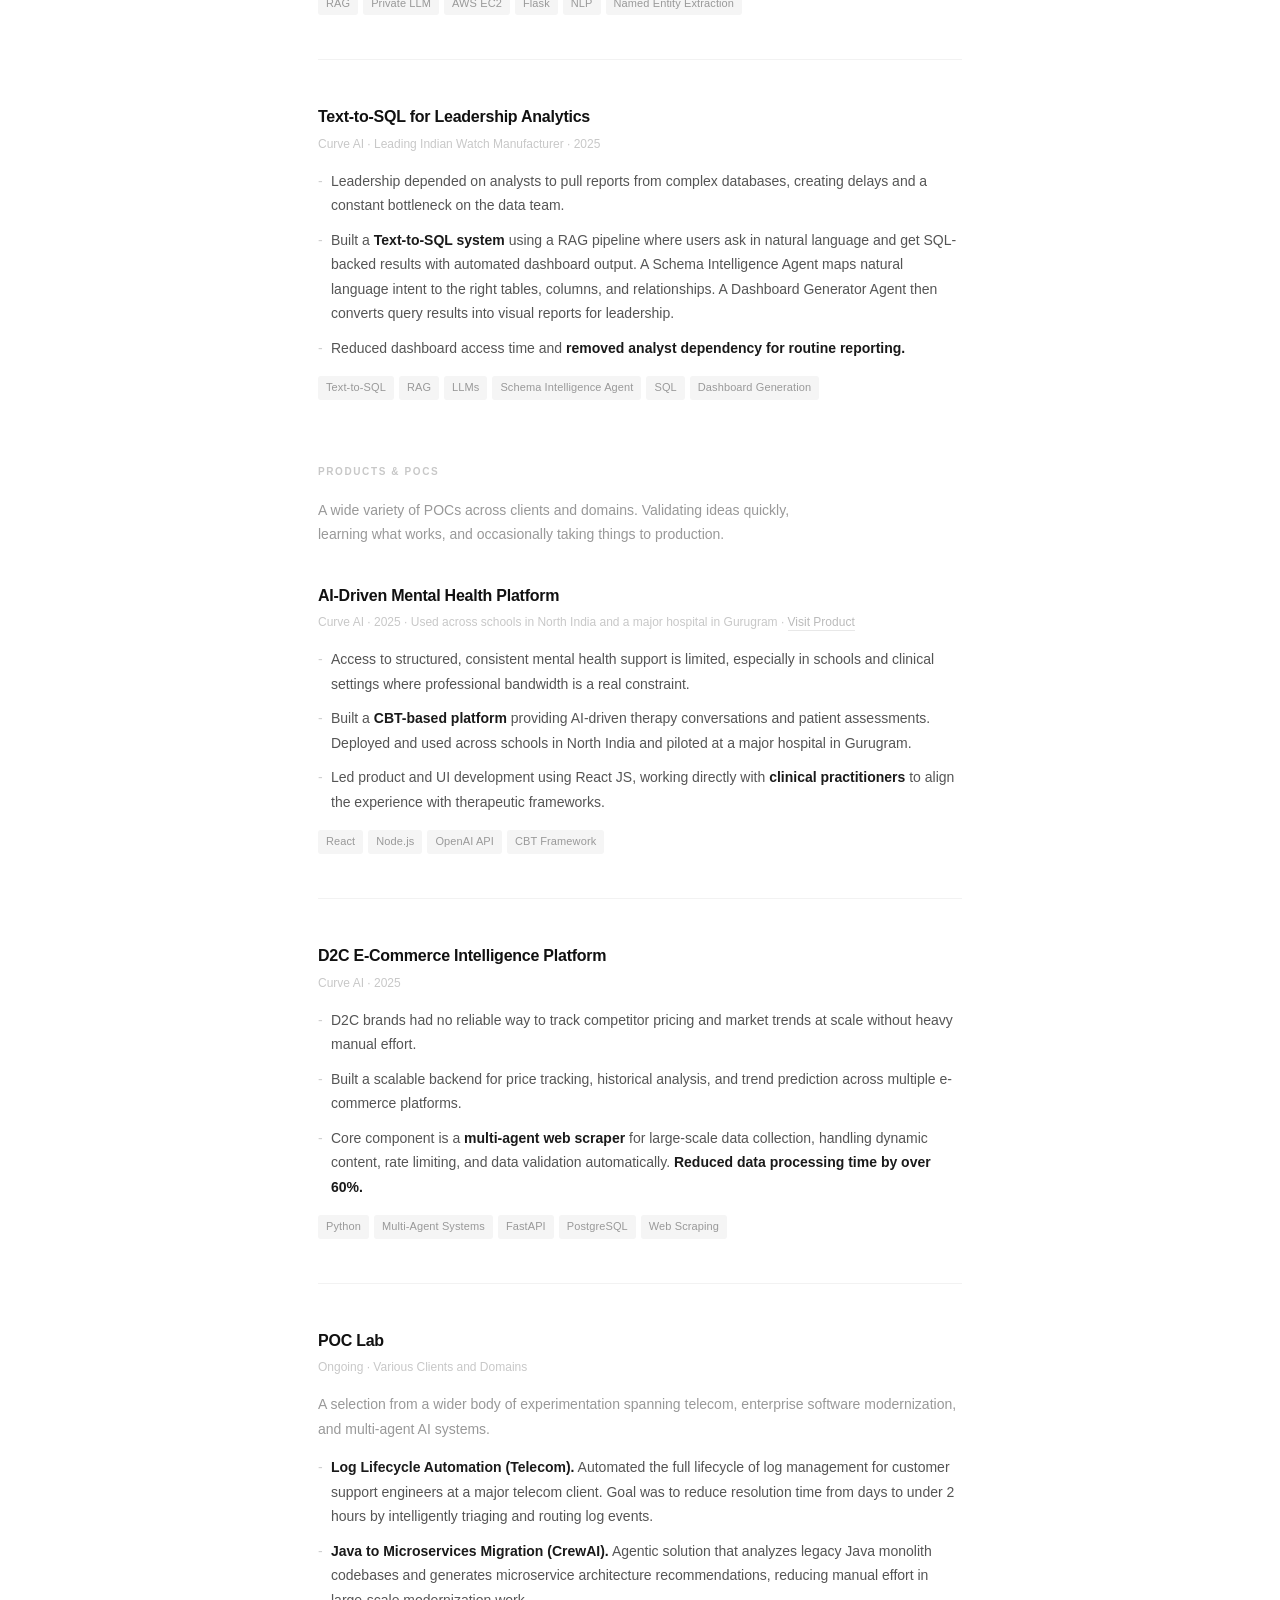
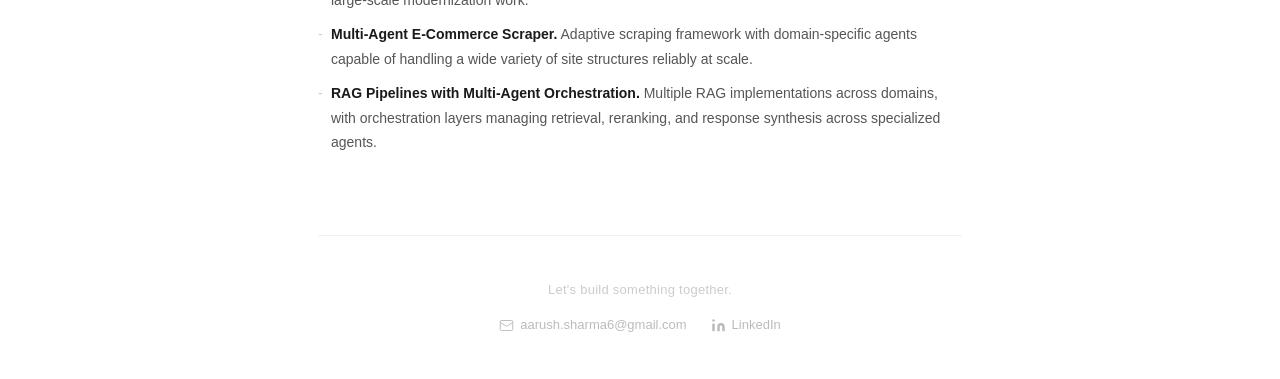
==== commit ffc74eb1: "Redesign portfolio for cleaner, more minimal aesthetic - Two-column experience layout with company a" ====
--- a/projects.html
+++ b/projects.html
@@ -1,163 +1,169 @@
-<!DOCTYPE html>
-<html lang="en">
-<head>
-    <meta charset="UTF-8">
-    <meta name="viewport" content="width=device-width, initial-scale=1.0">
-    <title>Projects - Aarush Sharma</title>
-    <link rel="stylesheet" href="styles.css">
-    <meta name="description" content="Projects by Aarush Sharma - enterprise GenAI deployments, AI products, and applied research.">
-</head>
-<body>
-    <div class="container">
-        <nav class="nav">
-            <a href="index.html" class="nav-brand">Aarush Sharma</a>
-            <ul>
-                <li><a href="index.html">About</a></li>
-                <li><a href="projects.html" class="active">Projects</a></li>
-                <li><a href="#contact">Contact</a></li>
-            </ul>
-        </nav>
-
-        <section class="page-header">
-            <h1>Projects</h1>
-            <p>Enterprise deployments, AI products, and a wide range of POCs - across the full arc from rapid experiments to production systems.</p>
-        </section>
-
-        <section class="section">
-            <h2>Enterprise Deployments</h2>
-            <p class="section-intro">Production systems built for real enterprise clients, involving technical ownership, stakeholder alignment, and delivery under pressure.</p>
-
-            <div class="project">
-                <h3>Multimodal GenAI Compliance System</h3>
-                <div class="project-meta">Katonic AI · Largest Governmental Real Estate Entity in Saudi Arabia · 2025</div>
-                <ul class="project-points">
-                    <li><strong>Problem:</strong> Architectural design images were reviewed manually against internal policy standards - slow, inconsistent, and difficult to scale across a large regulatory body.</li>
-                    <li><strong>Built:</strong> A multimodal GenAI pipeline where users upload design images and vision agents automatically check them against policy rules. Output is a structured compliance report across three categories: Compliant, Non-Compliant (with detailed reasoning), and Needs Review.</li>
-                    <li><strong>Technical highlight:</strong> Integrated MinerU, a non-OpenAI-compatible model, by building a custom FastAPI wrapper and deploying it on the Katonic platform. Full agent architecture built using Groq and custom-deployed models.</li>
-                    <li><strong>My role:</strong> End-to-end ownership across architecture, development, customer stakeholder management, and internal product alignment.</li>
-                </ul>
-                <div class="tech-stack">
-                    <span class="tech">Multimodal AI</span>
-                    <span class="tech">Vision Agents</span>
-                    <span class="tech">FastAPI</span>
-                    <span class="tech">Groq</span>
-                    <span class="tech">Custom Model Deployment</span>
-                    <span class="tech">Katonic Platform</span>
-                </div>
-            </div>
-
-            <div class="project">
-                <h3>GenAI-Enabled QA Automation Engine</h3>
-                <div class="project-meta">Incedo Inc. · US Wealth Management Firm · 2023-2024 · <a href="https://www.incedoinc.com/case-studies/gen-ai-enabled-qa-testing-solution-for-a-leading-us-wealth-management-firm/" target="_blank" class="proof-link">View Case Study</a></div>
-                <ul class="project-points">
-                    <li><strong>Problem:</strong> A 60-member QA team spent significant time and cost on testing despite heavy automation investment. The end-to-end QA lifecycle was still largely manual.</li>
-                    <li><strong>Built:</strong> A GenAI engine that automated the full QA lifecycle - from user story to test case generation, and from test cases to executable test scripts. Removed the most repetitive steps from the process entirely.</li>
-                    <li><strong>Outcome:</strong> 33% productivity gains across end-to-end QA test cycle execution, freeing the team for higher-value development work.</li>
-                </ul>
-                <div class="tech-stack">
-                    <span class="tech">LLMs</span>
-                    <span class="tech">Prompt Engineering</span>
-                    <span class="tech">Python</span>
-                    <span class="tech">RAG</span>
-                    <span class="tech">Test Automation</span>
-                </div>
-            </div>
-
-            <div class="project">
-                <h3>Private LLM-Powered Customer Support Chatbot</h3>
-                <div class="project-meta">Incedo Inc. · German Hardware Networking Client · 2023-2024</div>
-                <ul class="project-points">
-                    <li><strong>Problem:</strong> Customer support queries required searching across large volumes of technical documentation, with resolution times running into days.</li>
-                    <li><strong>Built:</strong> A conversational AI system using Advanced RAG, with open-source LLMs identified and deployed privately on AWS EC2 to meet data security requirements.</li>
-                    <li><strong>Outcome:</strong> Query resolution time reduced from days to minutes. Response accuracy exceeded 95% in production.</li>
-                    <li><strong>Also contributed:</strong> NLP pipelines for named-entity extraction, Flask REST APIs for full-stack integration, and database design across the solution.</li>
-                </ul>
-                <div class="tech-stack">
-                    <span class="tech">RAG</span>
-                    <span class="tech">Private LLM</span>
-                    <span class="tech">AWS EC2</span>
-                    <span class="tech">Flask</span>
-                    <span class="tech">NLP</span>
-                    <span class="tech">Named Entity Extraction</span>
-                </div>
-            </div>
-
-            <div class="project">
-                <h3>Text-to-SQL for Leadership Analytics</h3>
-                <div class="project-meta">Curve AI · Leading Indian Watch Manufacturer · 2024</div>
-                <ul class="project-points">
-                    <li><strong>Problem:</strong> Leadership depended on analysts to pull reports from complex databases, creating delays and a constant bottleneck on the data team.</li>
-                    <li><strong>Built:</strong> A Text-to-SQL system using a RAG pipeline where users ask in natural language and get SQL-backed results with automated dashboard output. A Schema Intelligence Agent maps natural language intent to the right tables, columns, and relationships in the database. A Dashboard Generator Agent then converts query results into visual reports for the leadership team.</li>
-                    <li><strong>Outcome:</strong> Reduced dashboard access time and removed analyst dependency for routine reporting.</li>
-                </ul>
-                <div class="tech-stack">
-                    <span class="tech">Text-to-SQL</span>
-                    <span class="tech">RAG</span>
-                    <span class="tech">LLMs</span>
-                    <span class="tech">Schema Intelligence Agent</span>
-                    <span class="tech">SQL</span>
-                    <span class="tech">Dashboard Generation</span>
-                </div>
-            </div>
-        </section>
-
-        <section class="section">
-            <h2>Products & POCs</h2>
-            <p class="section-intro">I have worked on a wide variety of POCs across clients and domains - validating ideas quickly, learning what works, and occasionally taking things to production. Some of the major ones below.</p>
-
-            <div class="project">
-                <h3>AI-Driven Mental Health Platform</h3>
-                <div class="project-meta">Curve AI · 2025 · Used across schools in North India and a major hospital in Gurugram · <a href="https://www.bharatayush.ai/" target="_blank" class="proof-link">Visit Product</a></div>
-                <ul class="project-points">
-                    <li><strong>Problem:</strong> Access to structured, consistent mental health support is limited - especially in schools and clinical settings where professional bandwidth is a real constraint.</li>
-                    <li><strong>Built:</strong> A CBT-based platform providing AI-driven therapy conversations and patient assessments. Deployed and used across schools in North India and piloted at a major hospital in Gurugram.</li>
-                    <li><strong>My role:</strong> Led product and UI development using React JS, working directly with clinical practitioners to align the experience with therapeutic frameworks.</li>
-                </ul>
-                <div class="tech-stack">
-                    <span class="tech">React</span>
-                    <span class="tech">Node.js</span>
-                    <span class="tech">OpenAI API</span>
-                    <span class="tech">CBT Framework</span>
-                </div>
-            </div>
-
-            <div class="project">
-                <h3>D2C E-Commerce Intelligence Platform</h3>
-                <div class="project-meta">Curve AI · 2025</div>
-                <ul class="project-points">
-                    <li><strong>Problem:</strong> D2C brands had no reliable way to track competitor pricing and market trends at scale without heavy manual effort.</li>
-                    <li><strong>Built:</strong> A scalable backend for price tracking, historical analysis, and trend prediction across multiple e-commerce platforms.</li>
-                    <li><strong>Core component:</strong> A multi-agent web scraper for large-scale data collection, handling dynamic content, rate limiting, and data validation automatically. Reduced data processing time by over 60%.</li>
-                </ul>
-                <div class="tech-stack">
-                    <span class="tech">Python</span>
-                    <span class="tech">Multi-Agent Systems</span>
-                    <span class="tech">FastAPI</span>
-                    <span class="tech">PostgreSQL</span>
-                    <span class="tech">Web Scraping</span>
-                </div>
-            </div>
-
-            <div class="project">
-                <h3>POC Lab</h3>
-                <div class="project-meta">Ongoing · Various Clients and Domains</div>
-                <p class="poc-intro">A selection from a wider body of experimentation - spanning telecom, enterprise software modernization, and multi-agent AI systems.</p>
-                <ul class="project-points">
-                    <li><strong>Log Lifecycle Automation (Telecom):</strong> Automated the full lifecycle of log management for customer support engineers at a major telecom client. Goal was to reduce resolution time from days to under 2 hours by intelligently triaging and routing log events.</li>
-                    <li><strong>Java to Microservices Migration (CrewAI):</strong> Agentic solution using CrewAI to analyze legacy Java monolith codebases and generate microservice architecture recommendations, reducing manual effort in large-scale modernization work.</li>
-                    <li><strong>Multi-Agent E-Commerce Scraper:</strong> Adaptive scraping framework with domain-specific agents capable of handling a wide variety of site structures reliably at scale.</li>
-                    <li><strong>RAG Pipelines with Multi-Agent Orchestration:</strong> Multiple RAG implementations across domains, with orchestration layers managing retrieval, reranking, and response synthesis across specialized agents.</li>
-                </ul>
-            </div>
-        </section>
-
-        <footer class="footer" id="contact">
-            <p>Let's build something together.</p>
-            <div class="links">
-                <a href="mailto:aarush.sharma6@gmail.com">aarush.sharma6@gmail.com</a>
-                <a href="https://linkedin.com/in/aarushsharma11" target="_blank">LinkedIn</a>
-            </div>
-        </footer>
-    </div>
-</body>
-</html>
+<!DOCTYPE html>
+<html lang="en">
+<head>
+    <meta charset="UTF-8">
+    <meta name="viewport" content="width=device-width, initial-scale=1.0">
+    <title>Projects - Aarush Sharma</title>
+    <link rel="stylesheet" href="styles.css">
+    <meta name="description" content="Projects by Aarush Sharma - enterprise GenAI deployments, AI products, and applied research.">
+</head>
+<body>
+    <div class="container">
+        <nav class="nav">
+            <a href="index.html" class="nav-brand">Aarush Sharma</a>
+            <ul>
+                <li><a href="index.html">About</a></li>
+                <li><a href="projects.html" class="active">Projects</a></li>
+                <li><a href="#contact">Contact</a></li>
+            </ul>
+        </nav>
+
+        <section class="page-header">
+            <h1>Projects</h1>
+            <p>Enterprise deployments, AI products, and a wide range of POCs. From rapid experiments to production systems shipped under real pressure.</p>
+        </section>
+
+        <section class="section">
+            <h2>Enterprise Deployments</h2>
+            <p class="section-intro">Production systems built for real enterprise clients. Technical ownership, stakeholder alignment, and delivery under pressure.</p>
+
+            <div class="project">
+                <h3>Multimodal GenAI Compliance System</h3>
+                <div class="project-meta">Katonic AI · Largest Governmental Real Estate Entity in Saudi Arabia · 2025-Present</div>
+                <ul class="project-points">
+                    <li>Architectural design images were reviewed manually against internal policy standards, slow, inconsistent, and difficult to scale across a large regulatory body.</li>
+                    <li>Built a <strong>multimodal GenAI pipeline</strong> where users upload design images and vision agents automatically check them against policy rules. Output is a structured compliance report across three categories: Compliant, Non-Compliant with detailed reasoning, and Needs Review.</li>
+                    <li>Integrated MinerU, a non-OpenAI-compatible model, by building a <strong>custom FastAPI wrapper</strong> and deploying it on the Katonic platform. Full agent architecture built using Groq and custom-deployed models.</li>
+                    <li>End-to-end ownership across architecture, development, customer stakeholder management, and internal product alignment.</li>
+                </ul>
+                <div class="tech-stack">
+                    <span class="tech">Multimodal AI</span>
+                    <span class="tech">Vision Agents</span>
+                    <span class="tech">FastAPI</span>
+                    <span class="tech">Groq</span>
+                    <span class="tech">Custom Model Deployment</span>
+                    <span class="tech">Katonic Platform</span>
+                </div>
+            </div>
+
+            <div class="project">
+                <h3>GenAI-Enabled QA Automation Engine</h3>
+                <div class="project-meta">Incedo Inc. · US Wealth Management Firm · 2024 · <a href="https://www.incedoinc.com/case-studies/gen-ai-enabled-qa-testing-solution-for-a-leading-us-wealth-management-firm/" target="_blank" class="proof-link">View Case Study</a></div>
+                <ul class="project-points">
+                    <li>A 60-member QA team spent significant time and cost on testing despite heavy automation investment. The end-to-end QA lifecycle was still largely manual.</li>
+                    <li>Built a <strong>GenAI engine that automated the full QA lifecycle</strong>, from user story to test case generation, and from test cases to executable test scripts. Removed the most repetitive steps from the process entirely.</li>
+                    <li><strong>33% productivity gains</strong> across end-to-end QA test cycle execution, freeing the team for higher-value development work.</li>
+                </ul>
+                <div class="tech-stack">
+                    <span class="tech">LLMs</span>
+                    <span class="tech">Prompt Engineering</span>
+                    <span class="tech">Python</span>
+                    <span class="tech">RAG</span>
+                    <span class="tech">Test Automation</span>
+                </div>
+            </div>
+
+            <div class="project">
+                <h3>Private LLM-Powered Customer Support Chatbot</h3>
+                <div class="project-meta">Incedo Inc. · German Hardware Networking Client · 2023-2024</div>
+                <ul class="project-points">
+                    <li>Customer support queries required searching across large volumes of technical documentation, with resolution times running into days.</li>
+                    <li>Built a <strong>conversational AI system using Advanced RAG</strong>, with open-source LLMs identified and deployed privately on AWS EC2 to meet strict data security requirements.</li>
+                    <li><strong>Query resolution time reduced from days to minutes. Response accuracy exceeded 95% in production.</strong></li>
+                    <li>Also contributed NLP pipelines for named-entity extraction, Flask REST APIs for full-stack integration, and database design across the solution.</li>
+                </ul>
+                <div class="tech-stack">
+                    <span class="tech">RAG</span>
+                    <span class="tech">Private LLM</span>
+                    <span class="tech">AWS EC2</span>
+                    <span class="tech">Flask</span>
+                    <span class="tech">NLP</span>
+                    <span class="tech">Named Entity Extraction</span>
+                </div>
+            </div>
+
+            <div class="project">
+                <h3>Text-to-SQL for Leadership Analytics</h3>
+                <div class="project-meta">Curve AI · Leading Indian Watch Manufacturer · 2025</div>
+                <ul class="project-points">
+                    <li>Leadership depended on analysts to pull reports from complex databases, creating delays and a constant bottleneck on the data team.</li>
+                    <li>Built a <strong>Text-to-SQL system</strong> using a RAG pipeline where users ask in natural language and get SQL-backed results with automated dashboard output. A Schema Intelligence Agent maps natural language intent to the right tables, columns, and relationships. A Dashboard Generator Agent then converts query results into visual reports for leadership.</li>
+                    <li>Reduced dashboard access time and <strong>removed analyst dependency for routine reporting.</strong></li>
+                </ul>
+                <div class="tech-stack">
+                    <span class="tech">Text-to-SQL</span>
+                    <span class="tech">RAG</span>
+                    <span class="tech">LLMs</span>
+                    <span class="tech">Schema Intelligence Agent</span>
+                    <span class="tech">SQL</span>
+                    <span class="tech">Dashboard Generation</span>
+                </div>
+            </div>
+        </section>
+
+        <section class="section">
+            <h2>Products &amp; POCs</h2>
+            <p class="section-intro">A wide variety of POCs across clients and domains. Validating ideas quickly, learning what works, and occasionally taking things to production.</p>
+
+            <div class="project">
+                <h3>AI-Driven Mental Health Platform</h3>
+                <div class="project-meta">Curve AI · 2025 · Used across schools in North India and a major hospital in Gurugram · <a href="https://www.bharatayush.ai/" target="_blank" class="proof-link">Visit Product</a></div>
+                <ul class="project-points">
+                    <li>Access to structured, consistent mental health support is limited, especially in schools and clinical settings where professional bandwidth is a real constraint.</li>
+                    <li>Built a <strong>CBT-based platform</strong> providing AI-driven therapy conversations and patient assessments. Deployed and used across schools in North India and piloted at a major hospital in Gurugram.</li>
+                    <li>Led product and UI development using React JS, working directly with <strong>clinical practitioners</strong> to align the experience with therapeutic frameworks.</li>
+                </ul>
+                <div class="tech-stack">
+                    <span class="tech">React</span>
+                    <span class="tech">Node.js</span>
+                    <span class="tech">OpenAI API</span>
+                    <span class="tech">CBT Framework</span>
+                </div>
+            </div>
+
+            <div class="project">
+                <h3>D2C E-Commerce Intelligence Platform</h3>
+                <div class="project-meta">Curve AI · 2025</div>
+                <ul class="project-points">
+                    <li>D2C brands had no reliable way to track competitor pricing and market trends at scale without heavy manual effort.</li>
+                    <li>Built a scalable backend for price tracking, historical analysis, and trend prediction across multiple e-commerce platforms.</li>
+                    <li>Core component is a <strong>multi-agent web scraper</strong> for large-scale data collection, handling dynamic content, rate limiting, and data validation automatically. <strong>Reduced data processing time by over 60%.</strong></li>
+                </ul>
+                <div class="tech-stack">
+                    <span class="tech">Python</span>
+                    <span class="tech">Multi-Agent Systems</span>
+                    <span class="tech">FastAPI</span>
+                    <span class="tech">PostgreSQL</span>
+                    <span class="tech">Web Scraping</span>
+                </div>
+            </div>
+
+            <div class="project">
+                <h3>POC Lab</h3>
+                <div class="project-meta">Ongoing · Various Clients and Domains</div>
+                <p class="poc-intro">A selection from a wider body of experimentation spanning telecom, enterprise software modernization, and multi-agent AI systems.</p>
+                <ul class="project-points">
+                    <li><strong>Log Lifecycle Automation (Telecom).</strong> Automated the full lifecycle of log management for customer support engineers at a major telecom client. Goal was to reduce resolution time from days to under 2 hours by intelligently triaging and routing log events.</li>
+                    <li><strong>Java to Microservices Migration (CrewAI).</strong> Agentic solution that analyzes legacy Java monolith codebases and generates microservice architecture recommendations, reducing manual effort in large-scale modernization work.</li>
+                    <li><strong>Multi-Agent E-Commerce Scraper.</strong> Adaptive scraping framework with domain-specific agents capable of handling a wide variety of site structures reliably at scale.</li>
+                    <li><strong>RAG Pipelines with Multi-Agent Orchestration.</strong> Multiple RAG implementations across domains, with orchestration layers managing retrieval, reranking, and response synthesis across specialized agents.</li>
+                </ul>
+            </div>
+        </section>
+
+        <footer class="footer" id="contact">
+            <p>Let's build something together.</p>
+            <div class="links">
+                <a href="mailto:aarush.sharma6@gmail.com">
+                    <svg viewBox="0 0 24 24" fill="none" stroke="currentColor" stroke-width="1.5" stroke-linecap="round" stroke-linejoin="round"><rect x="2" y="4" width="20" height="16" rx="2"/><path d="m22 7-8.97 5.7a1.94 1.94 0 0 1-2.06 0L2 7"/></svg>
+                    aarush.sharma6@gmail.com
+                </a>
+                <a href="https://linkedin.com/in/aarushsharma11" target="_blank">
+                    <svg viewBox="0 0 24 24" fill="currentColor"><path d="M16 8a6 6 0 0 1 6 6v7h-4v-7a2 2 0 0 0-2-2 2 2 0 0 0-2 2v7h-4v-7a6 6 0 0 1 6-6z"/><rect x="2" y="9" width="4" height="12"/><circle cx="4" cy="4" r="2"/></svg>
+                    LinkedIn
+                </a>
+            </div>
+        </footer>
+    </div>
+</body>
+</html>
--- a/styles.css
+++ b/styles.css
@@ -1,349 +1,461 @@
-* {
-    margin: 0;
-    padding: 0;
-    box-sizing: border-box;
-}
-
-body {
-    font-family: 'Georgia', 'Times New Roman', serif;
-    line-height: 1.7;
-    color: #1a1a1a;
-    background: #fff;
-}
-
-.container {
-    max-width: 780px;
-    margin: 0 auto;
-    padding: 0 24px;
-}
-
-/* Navigation */
-.nav {
-    display: flex;
-    justify-content: space-between;
-    align-items: center;
-    padding: 40px 0;
-    border-bottom: 1px solid #e8e8e8;
-    margin-bottom: 72px;
-}
-
-.nav-brand {
-    font-size: 17px;
-    font-weight: 600;
-    color: #1a1a1a;
-    text-decoration: none;
-    letter-spacing: -0.01em;
-    font-family: -apple-system, BlinkMacSystemFont, 'Segoe UI', sans-serif;
-}
-
-.nav ul {
-    display: flex;
-    list-style: none;
-    gap: 32px;
-}
-
-.nav a {
-    text-decoration: none;
-    color: #888;
-    font-size: 15px;
-    font-family: -apple-system, BlinkMacSystemFont, 'Segoe UI', sans-serif;
-    transition: color 0.2s;
-}
-
-.nav a:hover,
-.nav a.active {
-    color: #1a1a1a;
-}
-
-/* Hero Section */
-.hero {
-    margin-bottom: 48px;
-}
-
-.hero h1 {
-    font-size: 42px;
-    font-weight: 400;
-    margin-bottom: 28px;
-    color: #1a1a1a;
-    line-height: 1.2;
-    letter-spacing: -0.02em;
-}
-
-.hero p {
-    font-size: 17px;
-    color: #555;
-    margin-bottom: 20px;
-    max-width: 580px;
-    line-height: 1.75;
-}
-
-/* Depth Tags */
-.depth-tags {
-    display: flex;
-    flex-wrap: wrap;
-    gap: 8px;
-    margin-bottom: 16px;
-}
-
-.depth-tag {
-    display: inline-block;
-    border: 1px solid #ddd;
-    color: #555;
-    padding: 5px 12px;
-    border-radius: 20px;
-    font-size: 13px;
-    font-family: -apple-system, BlinkMacSystemFont, 'Segoe UI', sans-serif;
-    letter-spacing: 0.01em;
-}
-
-/* Page Header */
-.page-header {
-    margin-bottom: 56px;
-}
-
-.page-header h1 {
-    font-size: 36px;
-    font-weight: 400;
-    margin-bottom: 12px;
-    color: #1a1a1a;
-    letter-spacing: -0.02em;
-}
-
-.page-header p {
-    font-size: 17px;
-    color: #777;
-    max-width: 520px;
-    line-height: 1.65;
-    font-family: -apple-system, BlinkMacSystemFont, 'Segoe UI', sans-serif;
-}
-
-/* Sections */
-.section {
-    margin-bottom: 80px;
-}
-
-.section > h2 {
-    font-size: 12px;
-    font-weight: 600;
-    letter-spacing: 0.12em;
-    text-transform: uppercase;
-    color: #aaa;
-    margin-bottom: 36px;
-    font-family: -apple-system, BlinkMacSystemFont, 'Segoe UI', sans-serif;
-}
-
-/* Experience */
-.experience-item {
-    margin-bottom: 44px;
-    padding-bottom: 44px;
-    border-bottom: 1px solid #f0f0f0;
-}
-
-.experience-item:last-child {
-    border-bottom: none;
-    padding-bottom: 0;
-    margin-bottom: 0;
-}
-
-.experience-item h3 {
-    font-size: 18px;
-    font-weight: 600;
-    color: #1a1a1a;
-    margin-bottom: 4px;
-    font-family: -apple-system, BlinkMacSystemFont, 'Segoe UI', sans-serif;
-    letter-spacing: -0.01em;
-}
-
-.experience-item .company {
-    font-size: 15px;
-    color: #777;
-    margin-bottom: 2px;
-    font-family: -apple-system, BlinkMacSystemFont, 'Segoe UI', sans-serif;
-}
-
-.experience-item .duration {
-    font-size: 13px;
-    color: #bbb;
-    margin-bottom: 14px;
-    font-family: -apple-system, BlinkMacSystemFont, 'Segoe UI', sans-serif;
-}
-
-.experience-item p {
-    font-size: 16px;
-    color: #555;
-    line-height: 1.75;
-}
-
-/* Projects */
-.project {
-    margin-bottom: 52px;
-    padding-bottom: 52px;
-    border-bottom: 1px solid #f0f0f0;
-}
-
-.project:last-child {
-    border-bottom: none;
-    padding-bottom: 0;
-    margin-bottom: 0;
-}
-
-.project h3 {
-    font-size: 20px;
-    font-weight: 400;
-    color: #1a1a1a;
-    margin-bottom: 6px;
-    letter-spacing: -0.01em;
-}
-
-.project-meta {
-    font-size: 13px;
-    color: #bbb;
-    margin-bottom: 18px;
-    font-family: -apple-system, BlinkMacSystemFont, 'Segoe UI', sans-serif;
-}
-
-.project p {
-    font-size: 16px;
-    color: #555;
-    margin-bottom: 16px;
-    line-height: 1.75;
-}
-
-.section-intro {
-    font-size: 15px;
-    color: #888;
-    margin-bottom: 40px;
-    max-width: 560px;
-    line-height: 1.65;
-    font-family: -apple-system, BlinkMacSystemFont, 'Segoe UI', sans-serif;
-    margin-top: -20px;
-}
-
-.poc-intro {
-    font-size: 15px;
-    color: #888;
-    margin-bottom: 12px;
-    line-height: 1.65;
-    font-family: -apple-system, BlinkMacSystemFont, 'Segoe UI', sans-serif;
-}
-
-.project-points {
-    list-style: none;
-    padding: 0;
-    margin: 0 0 4px 0;
-}
-
-.project-points li {
-    font-size: 15px;
-    color: #555;
-    padding: 9px 0 9px 16px;
-    border-bottom: 1px solid #f5f5f5;
-    line-height: 1.65;
-    font-family: -apple-system, BlinkMacSystemFont, 'Segoe UI', sans-serif;
-    position: relative;
-}
-
-.project-points li:first-child {
-    border-top: 1px solid #f5f5f5;
-}
-
-.project-points li::before {
-    content: '–';
-    position: absolute;
-    left: 0;
-    color: #ccc;
-}
-
-.project-points li strong {
-    color: #333;
-}
-
-.tech-stack {
-    display: flex;
-    flex-wrap: wrap;
-    gap: 6px;
-    margin-top: 20px;
-}
-
-.tech {
-    display: inline-block;
-    background: #f6f6f6;
-    color: #666;
-    padding: 4px 10px;
-    border-radius: 4px;
-    font-size: 12px;
-    font-family: -apple-system, BlinkMacSystemFont, 'Segoe UI', sans-serif;
-    letter-spacing: 0.01em;
-}
-
-/* Footer */
-.footer {
-    margin-top: 100px;
-    padding: 48px 0;
-    border-top: 1px solid #e8e8e8;
-    text-align: center;
-}
-
-.footer p {
-    font-size: 15px;
-    color: #aaa;
-    margin-bottom: 16px;
-    font-family: -apple-system, BlinkMacSystemFont, 'Segoe UI', sans-serif;
-}
-
-.footer .links {
-    display: flex;
-    justify-content: center;
-    gap: 24px;
-}
-
-.footer .links a {
-    color: #555;
-    text-decoration: none;
-    font-size: 15px;
-    font-family: -apple-system, BlinkMacSystemFont, 'Segoe UI', sans-serif;
-    transition: color 0.2s;
-}
-
-.footer .links a:hover {
-    color: #1a1a1a;
-}
-
-/* Mobile */
-@media (max-width: 640px) {
-    .container {
-        padding: 0 18px;
-    }
-
-    .nav {
-        flex-direction: column;
-        gap: 20px;
-        text-align: center;
-        margin-bottom: 52px;
-    }
-
-    .nav ul {
-        gap: 20px;
-    }
-
-    .hero h1 {
-        font-size: 30px;
-    }
-
-    .hero p {
-        font-size: 16px;
-    }
-
-    .page-header h1 {
-        font-size: 28px;
-    }
-
-    .footer .links {
-        flex-direction: column;
-        gap: 12px;
-    }
-
-    .depth-tags {
-        gap: 6px;
-    }
-}+* {
+    margin: 0;
+    padding: 0;
+    box-sizing: border-box;
+}
+
+body {
+    font-family: -apple-system, BlinkMacSystemFont, 'Segoe UI', sans-serif;
+    line-height: 1.6;
+    color: #1a1a1a;
+    background: #fff;
+    -webkit-font-smoothing: antialiased;
+}
+
+.container {
+    max-width: 700px;
+    margin: 0 auto;
+    padding: 0 28px;
+}
+
+/* Navigation */
+.nav {
+    display: flex;
+    justify-content: space-between;
+    align-items: center;
+    padding: 30px 0;
+    margin-bottom: 64px;
+    border-bottom: 1px solid #f0f0f0;
+}
+
+.nav-brand {
+    font-size: 14px;
+    font-weight: 600;
+    color: #1a1a1a;
+    text-decoration: none;
+    letter-spacing: -0.01em;
+}
+
+.nav ul {
+    display: flex;
+    list-style: none;
+    gap: 24px;
+}
+
+.nav a {
+    text-decoration: none;
+    color: #c0c0c0;
+    font-size: 13px;
+    transition: color 0.15s;
+    letter-spacing: 0.01em;
+}
+
+.nav a:hover,
+.nav a.active {
+    color: #1a1a1a;
+}
+
+/* Hero */
+.hero {
+    margin-bottom: 60px;
+}
+
+.hero h1 {
+    font-size: 34px;
+    font-weight: 500;
+    margin-bottom: 18px;
+    color: #111;
+    line-height: 1.2;
+    letter-spacing: -0.03em;
+}
+
+.hero p {
+    font-size: 15px;
+    color: #555;
+    margin-bottom: 13px;
+    max-width: 560px;
+    line-height: 1.85;
+}
+
+.hero p strong {
+    color: #1a1a1a;
+    font-weight: 600;
+}
+
+/* Depth Tags */
+.depth-tags {
+    display: flex;
+    flex-wrap: wrap;
+    gap: 6px;
+    margin-top: 22px;
+}
+
+.depth-tag {
+    display: inline-block;
+    background: #f5f5f5;
+    color: #888;
+    padding: 4px 10px;
+    border-radius: 4px;
+    font-size: 12px;
+    letter-spacing: 0.01em;
+    font-weight: 500;
+}
+
+/* Page Header */
+.page-header {
+    margin-bottom: 52px;
+}
+
+.page-header h1 {
+    font-size: 30px;
+    font-weight: 500;
+    margin-bottom: 10px;
+    color: #111;
+    letter-spacing: -0.025em;
+}
+
+.page-header p {
+    font-size: 15px;
+    color: #888;
+    max-width: 480px;
+    line-height: 1.75;
+}
+
+/* Sections */
+.section {
+    margin-bottom: 64px;
+}
+
+.section > h2 {
+    font-size: 10px;
+    font-weight: 700;
+    letter-spacing: 0.16em;
+    text-transform: uppercase;
+    color: #c8c8c8;
+    margin-bottom: 28px;
+}
+
+/* Experience - two column */
+.experience-item {
+    display: grid;
+    grid-template-columns: 140px 1fr;
+    gap: 0 32px;
+    margin-bottom: 30px;
+    padding-bottom: 30px;
+    border-bottom: 1px solid #f2f2f2;
+}
+
+.experience-item:last-child {
+    border-bottom: none;
+    margin-bottom: 0;
+    padding-bottom: 0;
+}
+
+.exp-left {
+    padding-top: 2px;
+}
+
+.exp-left .company {
+    font-size: 13px;
+    font-weight: 700;
+    color: #1a1a1a;
+    margin-bottom: 3px;
+    letter-spacing: -0.01em;
+}
+
+.exp-left .role {
+    font-size: 12px;
+    color: #999;
+    margin-bottom: 9px;
+    font-weight: 400;
+}
+
+.exp-left .duration {
+    font-size: 11px;
+    color: #c8c8c8;
+    line-height: 1.7;
+}
+
+.exp-right {}
+
+.exp-points {
+    list-style: none;
+    padding: 0;
+    margin: 0;
+}
+
+.exp-points li {
+    font-size: 14px;
+    color: #555;
+    padding-left: 13px;
+    margin-bottom: 10px;
+    line-height: 1.75;
+    position: relative;
+}
+
+.exp-points li:last-child {
+    margin-bottom: 0;
+}
+
+.exp-points li::before {
+    content: '-';
+    position: absolute;
+    left: 0;
+    color: #d0d0d0;
+}
+
+.exp-points li strong {
+    color: #1a1a1a;
+    font-weight: 600;
+}
+
+.exp-tag {
+    display: inline-block;
+    font-size: 10px;
+    font-weight: 700;
+    color: #bbb;
+    background: #f5f5f5;
+    padding: 1px 5px;
+    border-radius: 2px;
+    margin-right: 5px;
+    vertical-align: middle;
+    letter-spacing: 0.04em;
+}
+
+/* Recognition */
+.recognition-row {
+    display: flex;
+    flex-direction: column;
+}
+
+.recognition-item {
+    display: grid;
+    grid-template-columns: 140px 1fr;
+    gap: 0 32px;
+    padding: 11px 0;
+    border-bottom: 1px solid #f2f2f2;
+}
+
+.recognition-item:first-child {
+    border-top: 1px solid #f2f2f2;
+}
+
+.rec-title {
+    font-size: 13px;
+    font-weight: 600;
+    color: #2a2a2a;
+}
+
+.rec-sub {
+    font-size: 13px;
+    color: #bbb;
+    line-height: 1.5;
+}
+
+/* Beyond Work */
+.beyond-text {
+    font-size: 14px;
+    color: #888;
+    line-height: 1.85;
+    max-width: 500px;
+}
+
+/* Projects page */
+.section-intro {
+    font-size: 14px;
+    color: #999;
+    margin-bottom: 36px;
+    max-width: 520px;
+    line-height: 1.75;
+    margin-top: -10px;
+}
+
+.project {
+    margin-bottom: 44px;
+    padding-bottom: 44px;
+    border-bottom: 1px solid #f2f2f2;
+}
+
+.project:last-child {
+    border-bottom: none;
+    padding-bottom: 0;
+    margin-bottom: 0;
+}
+
+.project h3 {
+    font-size: 16px;
+    font-weight: 600;
+    color: #111;
+    margin-bottom: 5px;
+    letter-spacing: -0.015em;
+}
+
+.project-meta {
+    font-size: 12px;
+    color: #c8c8c8;
+    margin-bottom: 16px;
+    line-height: 1.5;
+}
+
+.poc-intro {
+    font-size: 14px;
+    color: #999;
+    margin-bottom: 14px;
+    line-height: 1.75;
+}
+
+.project-points {
+    list-style: none;
+    padding: 0;
+    margin: 0 0 4px 0;
+}
+
+.project-points li {
+    font-size: 14px;
+    color: #555;
+    padding-left: 13px;
+    margin-bottom: 10px;
+    line-height: 1.75;
+    position: relative;
+}
+
+.project-points li:last-child {
+    margin-bottom: 0;
+}
+
+.project-points li::before {
+    content: '-';
+    position: absolute;
+    left: 0;
+    color: #d0d0d0;
+}
+
+.project-points li strong {
+    color: #1a1a1a;
+    font-weight: 600;
+}
+
+.proof-link {
+    color: #bbb;
+    text-decoration: none;
+    border-bottom: 1px solid #e8e8e8;
+    padding-bottom: 1px;
+    font-size: 12px;
+    transition: color 0.15s, border-color 0.15s;
+}
+
+.proof-link:hover {
+    color: #555;
+    border-color: #aaa;
+}
+
+.tech-stack {
+    display: flex;
+    flex-wrap: wrap;
+    gap: 5px;
+    margin-top: 16px;
+}
+
+.tech {
+    display: inline-block;
+    background: #f5f5f5;
+    color: #999;
+    padding: 3px 8px;
+    border-radius: 3px;
+    font-size: 11px;
+    font-weight: 500;
+    letter-spacing: 0.01em;
+}
+
+/* Footer */
+.footer {
+    margin-top: 80px;
+    padding: 44px 0;
+    border-top: 1px solid #f0f0f0;
+    text-align: center;
+}
+
+.footer p {
+    font-size: 13px;
+    color: #ccc;
+    margin-bottom: 14px;
+    letter-spacing: 0.02em;
+}
+
+.footer .links {
+    display: flex;
+    justify-content: center;
+    gap: 24px;
+}
+
+.footer .links a {
+    color: #bbb;
+    text-decoration: none;
+    font-size: 13px;
+    transition: color 0.15s;
+    display: flex;
+    align-items: center;
+    gap: 6px;
+}
+
+.footer .links a:hover {
+    color: #1a1a1a;
+}
+
+.footer .links a svg {
+    width: 15px;
+    height: 15px;
+    flex-shrink: 0;
+}
+
+/* Mobile */
+@media (max-width: 640px) {
+    .container {
+        padding: 0 20px;
+    }
+
+    .nav {
+        flex-direction: column;
+        gap: 16px;
+        align-items: flex-start;
+        margin-bottom: 48px;
+    }
+
+    .nav ul {
+        gap: 20px;
+    }
+
+    .hero h1 {
+        font-size: 26px;
+    }
+
+    .page-header h1 {
+        font-size: 24px;
+    }
+
+    .experience-item {
+        grid-template-columns: 1fr;
+        gap: 10px;
+    }
+
+    .exp-left {
+        display: flex;
+        flex-wrap: wrap;
+        align-items: baseline;
+        gap: 6px 12px;
+    }
+
+    .exp-left .duration {
+        width: 100%;
+    }
+
+    .recognition-item {
+        grid-template-columns: 1fr;
+        gap: 3px;
+    }
+
+    .footer .links {
+        flex-direction: column;
+        gap: 10px;
+    }
+}
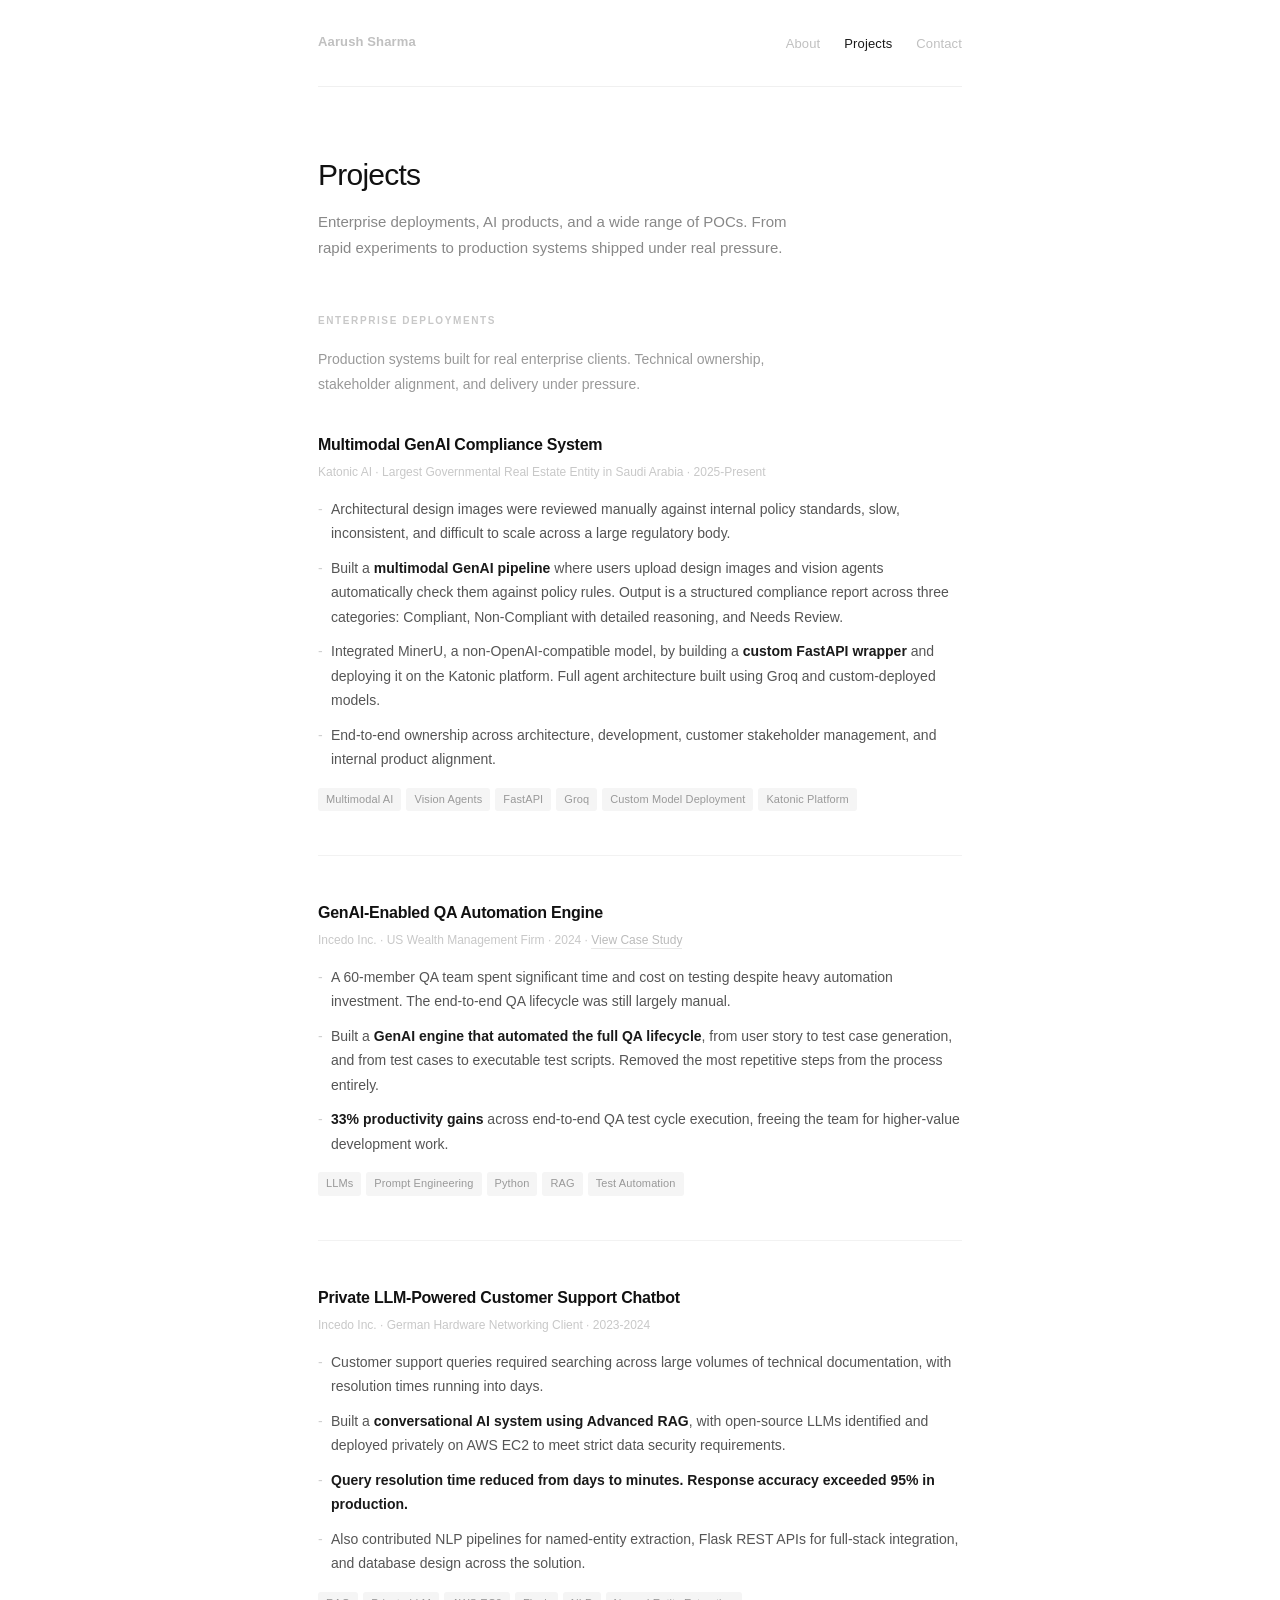
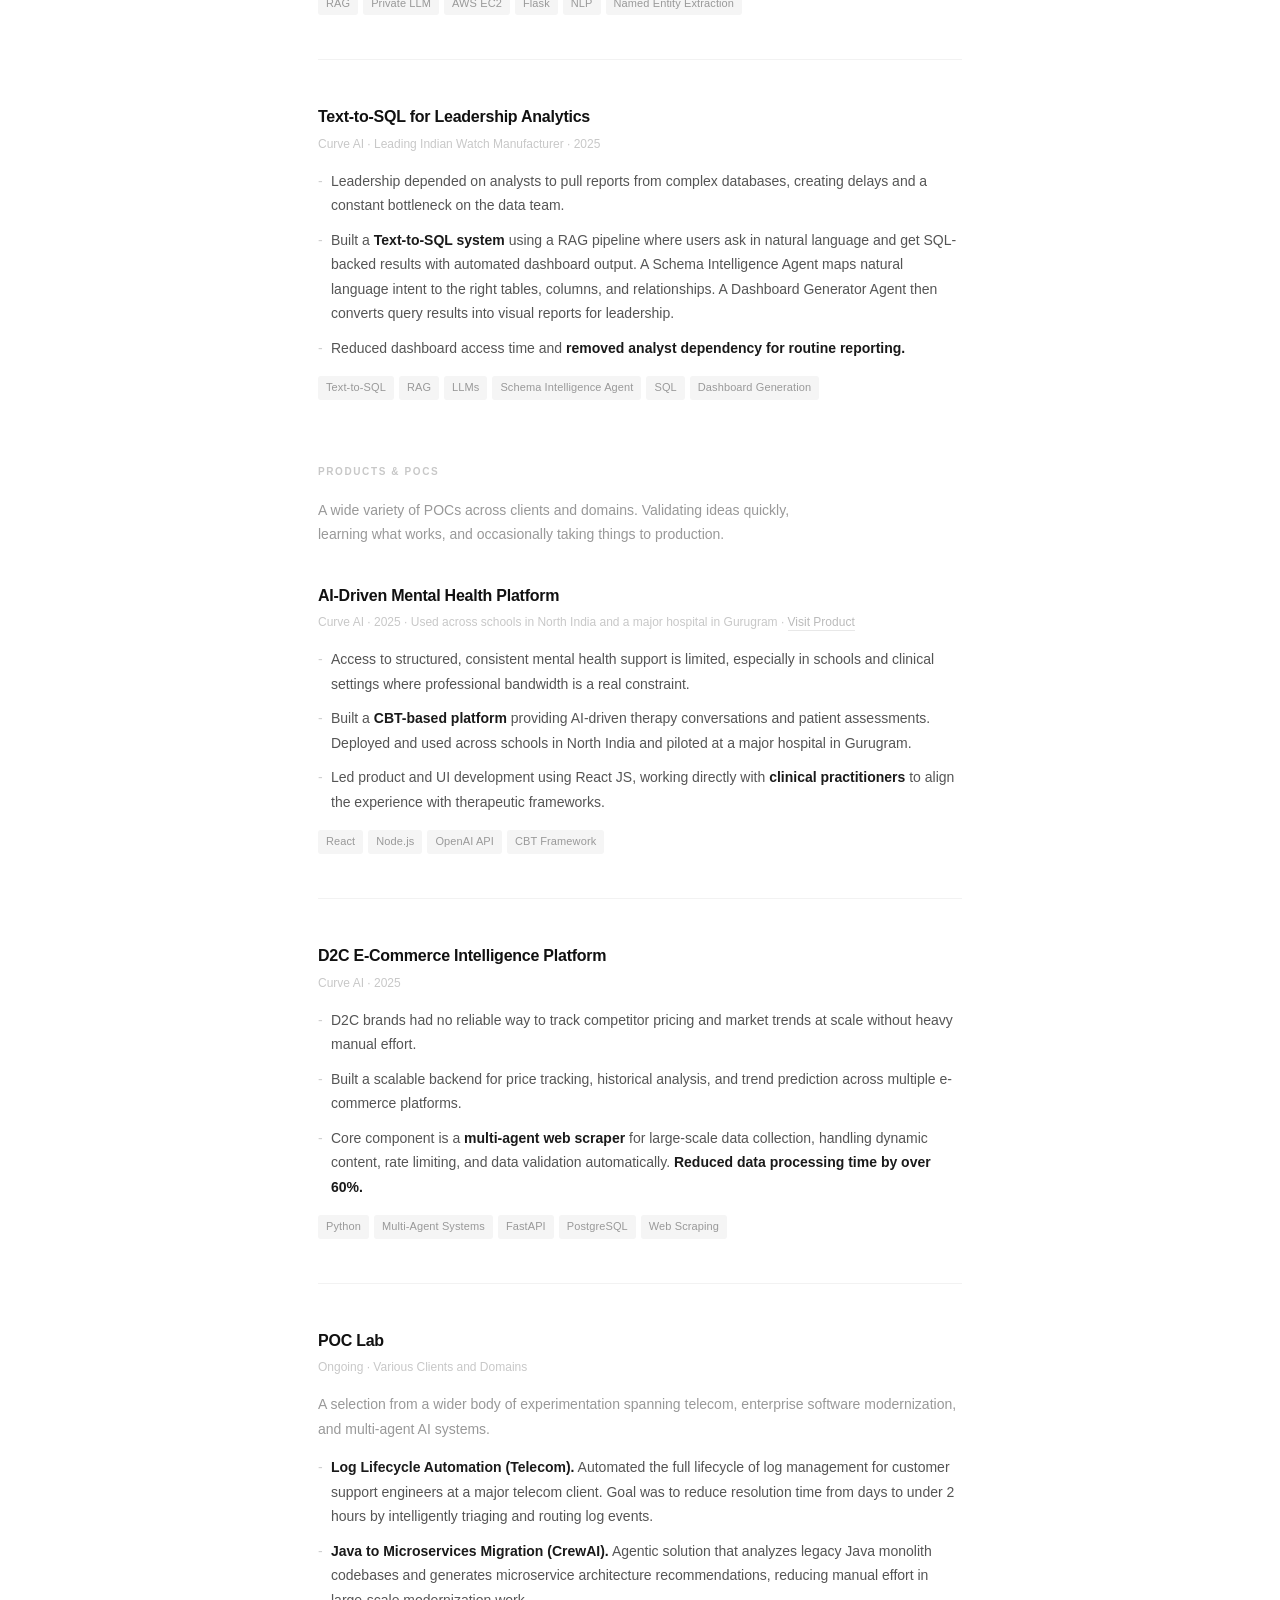
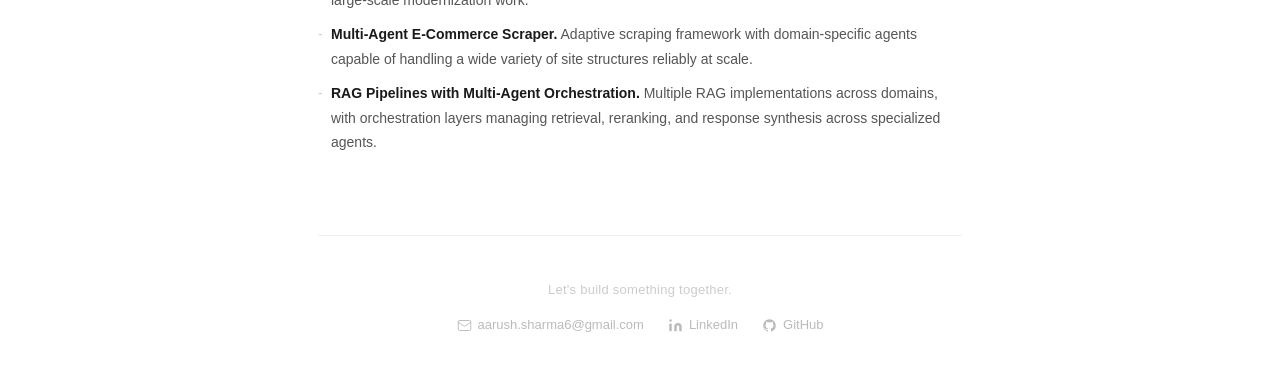
==== commit 7858a1a3: "Add GitHub link, OG tags, and copy-email interaction - GitHub icon + link in footer on both pages - " ====
--- a/projects.html
+++ b/projects.html
@@ -6,6 +6,13 @@
     <title>Projects - Aarush Sharma</title>
     <link rel="stylesheet" href="styles.css">
     <meta name="description" content="Projects by Aarush Sharma - enterprise GenAI deployments, AI products, and applied research.">
+    <meta property="og:title" content="Projects - Aarush Sharma">
+    <meta property="og:description" content="Enterprise GenAI deployments, AI products, and POCs. Production systems built for real clients across financial services and government.">
+    <meta property="og:type" content="website">
+    <meta property="og:url" content="https://aarushsharmaa.github.io/aarush-sharma/projects.html">
+    <meta name="twitter:card" content="summary">
+    <meta name="twitter:title" content="Projects - Aarush Sharma">
+    <meta name="twitter:description" content="Enterprise GenAI deployments, AI products, and POCs. Production systems built for real clients across financial services and government.">
 </head>
 <body>
     <div class="container">
@@ -154,7 +161,7 @@
         <footer class="footer" id="contact">
             <p>Let's build something together.</p>
             <div class="links">
-                <a href="mailto:aarush.sharma6@gmail.com">
+                <a href="mailto:aarush.sharma6@gmail.com" id="email-link" onclick="copyEmail(event)">
                     <svg viewBox="0 0 24 24" fill="none" stroke="currentColor" stroke-width="1.5" stroke-linecap="round" stroke-linejoin="round"><rect x="2" y="4" width="20" height="16" rx="2"/><path d="m22 7-8.97 5.7a1.94 1.94 0 0 1-2.06 0L2 7"/></svg>
                     aarush.sharma6@gmail.com
                 </a>
@@ -162,8 +169,23 @@
                     <svg viewBox="0 0 24 24" fill="currentColor"><path d="M16 8a6 6 0 0 1 6 6v7h-4v-7a2 2 0 0 0-2-2 2 2 0 0 0-2 2v7h-4v-7a6 6 0 0 1 6-6z"/><rect x="2" y="9" width="4" height="12"/><circle cx="4" cy="4" r="2"/></svg>
                     LinkedIn
                 </a>
+                <a href="https://github.com/AarushSharmaa" target="_blank">
+                    <svg viewBox="0 0 24 24" fill="currentColor"><path d="M12 2C6.477 2 2 6.484 2 12.017c0 4.425 2.865 8.18 6.839 9.504.5.092.682-.217.682-.483 0-.237-.008-.868-.013-1.703-2.782.605-3.369-1.343-3.369-1.343-.454-1.158-1.11-1.466-1.11-1.466-.908-.62.069-.608.069-.608 1.003.07 1.531 1.032 1.531 1.032.892 1.53 2.341 1.088 2.91.832.092-.647.35-1.088.636-1.338-2.22-.253-4.555-1.113-4.555-4.951 0-1.093.39-1.988 1.029-2.688-.103-.253-.446-1.272.098-2.65 0 0 .84-.27 2.75 1.026A9.564 9.564 0 0 1 12 6.844a9.59 9.59 0 0 1 2.504.337c1.909-1.296 2.747-1.027 2.747-1.027.546 1.379.202 2.398.1 2.651.64.7 1.028 1.595 1.028 2.688 0 3.848-2.339 4.695-4.566 4.943.359.309.678.92.678 1.855 0 1.338-.012 2.419-.012 2.747 0 .268.18.58.688.482A10.02 10.02 0 0 0 22 12.017C22 6.484 17.522 2 12 2z"/></svg>
+                    GitHub
+                </a>
             </div>
         </footer>
     </div>
+    <script>
+        function copyEmail(e) {
+            e.preventDefault();
+            navigator.clipboard.writeText('aarush.sharma6@gmail.com').then(function() {
+                var link = document.getElementById('email-link');
+                var original = link.innerHTML;
+                link.innerHTML = link.innerHTML.replace('aarush.sharma6@gmail.com', 'Copied!');
+                setTimeout(function() { link.innerHTML = original; }, 2000);
+            });
+        }
+    </script>
 </body>
 </html>
--- a/styles.css
+++ b/styles.css
@@ -83,11 +83,20 @@
 }
 
 /* Depth Tags */
+.depth-label {
+    font-size: 10px;
+    font-weight: 700;
+    letter-spacing: 0.14em;
+    text-transform: uppercase;
+    color: #d0d0d0;
+    margin-top: 28px;
+    margin-bottom: 10px;
+}
+
 .depth-tags {
     display: flex;
     flex-wrap: wrap;
     gap: 6px;
-    margin-top: 22px;
 }
 
 .depth-tag {
@@ -99,6 +108,29 @@
     font-size: 12px;
     letter-spacing: 0.01em;
     font-weight: 500;
+}
+
+/* Active dot */
+.active-dot {
+    display: inline-block;
+    width: 7px;
+    height: 7px;
+    background: #4caf7d;
+    border-radius: 50%;
+    flex-shrink: 0;
+    animation: pulse 2.4s ease-in-out infinite;
+}
+
+@keyframes pulse {
+    0%, 100% { opacity: 1; transform: scale(1); }
+    50% { opacity: 0.45; transform: scale(0.85); }
+}
+
+/* Active role date */
+.duration.active {
+    display: flex;
+    align-items: center;
+    gap: 5px;
 }
 
 /* Page Header */
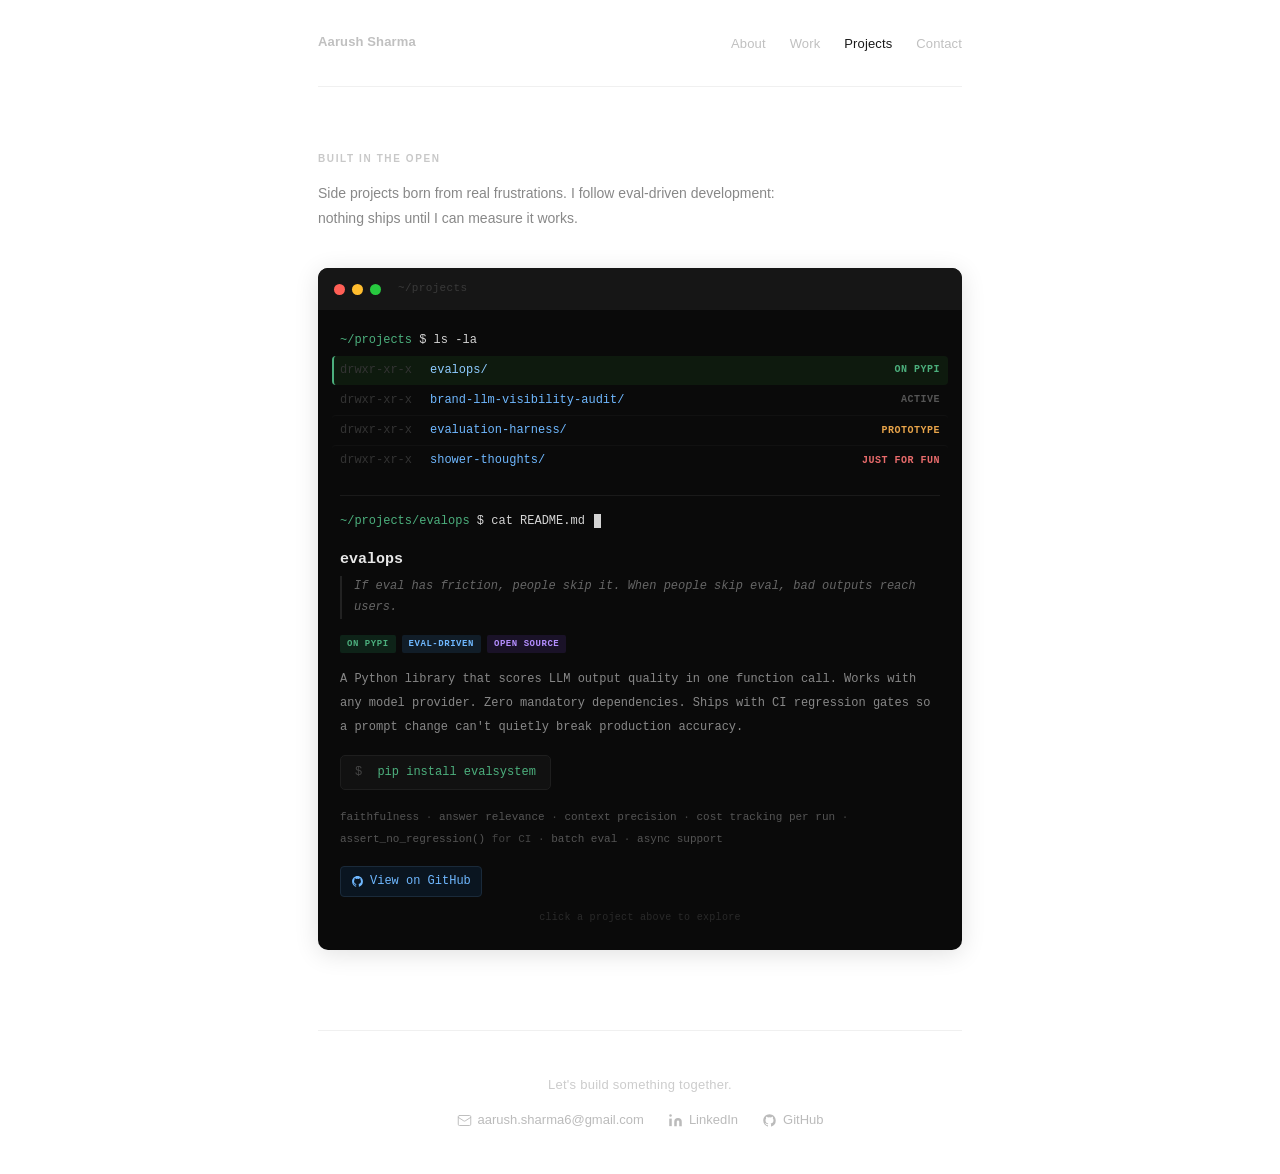
==== commit ae2dddc0: "Add side projects page, restructure nav Work/Projects - Add projects.html (Built in the Open) with t" ====
--- a/projects.html
+++ b/projects.html
@@ -5,156 +5,467 @@
     <meta name="viewport" content="width=device-width, initial-scale=1.0">
     <title>Projects - Aarush Sharma</title>
     <link rel="stylesheet" href="styles.css">
-    <meta name="description" content="Projects by Aarush Sharma - enterprise GenAI deployments, AI products, and applied research.">
-    <meta property="og:title" content="Projects - Aarush Sharma">
-    <meta property="og:description" content="Enterprise GenAI deployments, AI products, and POCs. Production systems built for real clients across financial services and government.">
-    <meta property="og:type" content="website">
-    <meta property="og:url" content="https://aarushsharmaa.github.io/aarush-sharma/projects.html">
-    <meta name="twitter:card" content="summary">
-    <meta name="twitter:title" content="Projects - Aarush Sharma">
-    <meta name="twitter:description" content="Enterprise GenAI deployments, AI products, and POCs. Production systems built for real clients across financial services and government.">
+    <style>
+        .open-intro {
+            font-size: 14px;
+            color: #888;
+            line-height: 1.85;
+            max-width: 500px;
+            margin-top: -14px;
+            margin-bottom: 36px;
+        }
+
+        /* ── Terminal ── */
+        .terminal {
+            background: #0a0a0a;
+            border-radius: 10px;
+            overflow: hidden;
+            font-family: 'SF Mono', 'Fira Code', 'Consolas', 'Menlo', monospace;
+            box-shadow: 0 4px 24px rgba(0,0,0,0.12);
+        }
+
+        .term-titlebar {
+            display: flex;
+            align-items: center;
+            padding: 12px 16px;
+            background: #161616;
+            gap: 7px;
+        }
+
+        .term-dot { width: 11px; height: 11px; border-radius: 50%; }
+        .term-dot.r { background: #ff5f56; }
+        .term-dot.y { background: #ffbd2e; }
+        .term-dot.g { background: #27c93f; }
+
+        .term-title {
+            font-size: 11px;
+            color: #3a3a3a;
+            margin-left: 10px;
+            letter-spacing: 0.03em;
+        }
+
+        .term-body {
+            padding: 20px 22px 24px;
+        }
+
+        /* ── Prompt lines ── */
+        .prompt {
+            font-size: 12px;
+            line-height: 1.8;
+            margin-bottom: 4px;
+        }
+
+        .prompt .path { color: #4caf7d; }
+        .prompt .cmd  { color: #d4d4d4; }
+
+        /* ── ls output (navigation) ── */
+        .ls-output {
+            margin-bottom: 20px;
+        }
+
+        .ls-row {
+            display: flex;
+            align-items: center;
+            font-size: 12px;
+            padding: 5px 8px;
+            margin: 0 -8px;
+            border-radius: 4px;
+            cursor: pointer;
+            transition: background 0.15s;
+            gap: 0;
+        }
+
+        .ls-row:hover { background: #141414; }
+
+        .ls-row + .ls-row {
+            border-top: 1px solid #111;
+        }
+
+        .ls-row.selected {
+            background: #0e1a0e;
+            border-top-color: transparent;
+            border-left: 2px solid #4caf7d;
+            padding-left: 6px;
+        }
+
+        .ls-row.selected + .ls-row {
+            border-top-color: transparent;
+        }
+
+        .ls-perms {
+            color: #333;
+            width: 90px;
+            flex-shrink: 0;
+        }
+
+        .ls-name {
+            color: #6fb8ff;
+            flex: 1;
+            min-width: 0;
+        }
+
+        .ls-row.selected .ls-name {
+            color: #8ecbff;
+        }
+
+        .ls-status {
+            font-size: 10px;
+            letter-spacing: 0.05em;
+            text-transform: uppercase;
+            font-weight: 600;
+            flex-shrink: 0;
+        }
+
+        .ls-status.pypi   { color: #4caf7d; }
+        .ls-status.active { color: #555; }
+        .ls-status.proto  { color: #e8a44a; }
+        .ls-status.fun    { color: #e86b6b; }
+
+        /* ── Divider ── */
+        .term-hr {
+            border: none;
+            border-top: 1px solid #1a1a1a;
+            margin: 16px 0;
+        }
+
+        /* ── Project detail area ── */
+        .project-detail {
+            display: none;
+        }
+
+        .project-detail.active {
+            display: block;
+            animation: fadeIn 0.3s ease;
+        }
+
+        @keyframes fadeIn {
+            from { opacity: 0; transform: translateY(6px); }
+            to   { opacity: 1; transform: translateY(0); }
+        }
+
+        .detail-prompt {
+            font-size: 12px;
+            margin-bottom: 16px;
+        }
+
+        .detail-prompt .path { color: #4caf7d; }
+        .detail-prompt .cmd  { color: #d4d4d4; }
+
+        .detail-prompt .typing-cursor {
+            display: inline-block;
+            width: 7px;
+            height: 14px;
+            background: #d4d4d4;
+            margin-left: 2px;
+            vertical-align: text-bottom;
+            animation: blink 1.1s step-end infinite;
+        }
+
+        @keyframes blink {
+            0%, 100% { opacity: 1; }
+            50%      { opacity: 0; }
+        }
+
+        /* ── README output styling ── */
+        .readme-title {
+            font-size: 15px;
+            font-weight: 600;
+            color: #e8e8e8;
+            margin-bottom: 4px;
+        }
+
+        .readme-thesis {
+            font-size: 12px;
+            color: #666;
+            font-style: italic;
+            line-height: 1.8;
+            margin-bottom: 16px;
+            padding-left: 12px;
+            border-left: 2px solid #222;
+        }
+
+        .readme-body {
+            font-size: 12px;
+            color: #888;
+            line-height: 2;
+            margin-bottom: 16px;
+        }
+
+        .readme-body strong {
+            color: #bbb;
+            font-weight: 600;
+        }
+
+        /* Install block */
+        .install-block {
+            display: inline-block;
+            background: #111;
+            border: 1px solid #1e1e1e;
+            border-radius: 5px;
+            padding: 7px 14px;
+            font-size: 12px;
+            color: #4caf7d;
+            margin-bottom: 16px;
+        }
+
+        .install-block .dollar { color: #444; margin-right: 8px; }
+
+        /* Proof / metrics */
+        .readme-proof {
+            font-size: 11px;
+            color: #444;
+            line-height: 2;
+            margin-bottom: 16px;
+        }
+
+        .readme-proof .metric {
+            color: #555;
+        }
+
+        /* Tags row */
+        .readme-tags {
+            display: flex;
+            gap: 6px;
+            flex-wrap: wrap;
+            margin-bottom: 14px;
+        }
+
+        .rtag {
+            font-size: 9px;
+            font-weight: 600;
+            letter-spacing: 0.06em;
+            text-transform: uppercase;
+            padding: 2px 7px;
+            border-radius: 2px;
+        }
+
+        .rtag.pypi  { background: #0e2318; color: #4caf7d; }
+        .rtag.eval  { background: #111d28; color: #6fb8ff; }
+        .rtag.oss   { background: #1a1228; color: #b48eff; }
+        .rtag.agent { background: #1a1510; color: #e8a44a; }
+        .rtag.multi { background: #111d28; color: #6fb8ff; }
+        .rtag.fun   { background: #261616; color: #e86b6b; }
+
+        /* GitHub link */
+        .readme-gh {
+            font-size: 12px;
+            color: #6fb8ff;
+            text-decoration: none;
+            display: inline-flex;
+            align-items: center;
+            gap: 6px;
+            padding: 5px 10px;
+            border: 1px solid #1a2a3a;
+            border-radius: 4px;
+            background: #0a1520;
+            transition: background 0.2s, border-color 0.2s, color 0.2s;
+        }
+
+        .readme-gh:hover {
+            background: #0d1e30;
+            border-color: #2a4060;
+            color: #8ecbff;
+        }
+        .readme-gh svg { width: 13px; height: 13px; flex-shrink: 0; }
+
+        /* ── Hint text ── */
+        .term-hint {
+            font-size: 10px;
+            color: #2a2a2a;
+            text-align: center;
+            padding-top: 12px;
+            letter-spacing: 0.03em;
+        }
+
+        /* ── Mobile ── */
+        @media (max-width: 640px) {
+            .term-body { padding: 16px 14px 20px; }
+            .ls-perms { display: none; }
+            .ls-row { padding: 6px 4px; margin: 0 -4px; }
+            .readme-body { line-height: 1.9; }
+        }
+    </style>
 </head>
 <body>
     <div class="container">
+
         <nav class="nav">
             <a href="index.html" class="nav-brand">Aarush Sharma</a>
             <ul>
                 <li><a href="index.html">About</a></li>
+                <li><a href="work.html">Work</a></li>
                 <li><a href="projects.html" class="active">Projects</a></li>
                 <li><a href="#contact">Contact</a></li>
             </ul>
         </nav>
 
-        <section class="page-header">
-            <h1>Projects</h1>
-            <p>Enterprise deployments, AI products, and a wide range of POCs. From rapid experiments to production systems shipped under real pressure.</p>
-        </section>
-
         <section class="section">
-            <h2>Enterprise Deployments</h2>
-            <p class="section-intro">Production systems built for real enterprise clients. Technical ownership, stakeholder alignment, and delivery under pressure.</p>
-
-            <div class="project">
-                <h3>Multimodal GenAI Compliance System</h3>
-                <div class="project-meta">Katonic AI · Largest Governmental Real Estate Entity in Saudi Arabia · 2025-Present</div>
-                <ul class="project-points">
-                    <li>Architectural design images were reviewed manually against internal policy standards, slow, inconsistent, and difficult to scale across a large regulatory body.</li>
-                    <li>Built a <strong>multimodal GenAI pipeline</strong> where users upload design images and vision agents automatically check them against policy rules. Output is a structured compliance report across three categories: Compliant, Non-Compliant with detailed reasoning, and Needs Review.</li>
-                    <li>Integrated MinerU, a non-OpenAI-compatible model, by building a <strong>custom FastAPI wrapper</strong> and deploying it on the Katonic platform. Full agent architecture built using Groq and custom-deployed models.</li>
-                    <li>End-to-end ownership across architecture, development, customer stakeholder management, and internal product alignment.</li>
-                </ul>
-                <div class="tech-stack">
-                    <span class="tech">Multimodal AI</span>
-                    <span class="tech">Vision Agents</span>
-                    <span class="tech">FastAPI</span>
-                    <span class="tech">Groq</span>
-                    <span class="tech">Custom Model Deployment</span>
-                    <span class="tech">Katonic Platform</span>
+            <h2>Built in the Open</h2>
+            <p class="open-intro">Side projects born from real frustrations. I follow eval-driven development: nothing ships until I can measure it works.</p>
+
+            <div class="terminal">
+                <div class="term-titlebar">
+                    <div class="term-dot r"></div>
+                    <div class="term-dot y"></div>
+                    <div class="term-dot g"></div>
+                    <span class="term-title" id="term-title">~/projects</span>
                 </div>
-            </div>
-
-            <div class="project">
-                <h3>GenAI-Enabled QA Automation Engine</h3>
-                <div class="project-meta">Incedo Inc. · US Wealth Management Firm · 2024 · <a href="https://www.incedoinc.com/case-studies/gen-ai-enabled-qa-testing-solution-for-a-leading-us-wealth-management-firm/" target="_blank" class="proof-link">View Case Study</a></div>
-                <ul class="project-points">
-                    <li>A 60-member QA team spent significant time and cost on testing despite heavy automation investment. The end-to-end QA lifecycle was still largely manual.</li>
-                    <li>Built a <strong>GenAI engine that automated the full QA lifecycle</strong>, from user story to test case generation, and from test cases to executable test scripts. Removed the most repetitive steps from the process entirely.</li>
-                    <li><strong>33% productivity gains</strong> across end-to-end QA test cycle execution, freeing the team for higher-value development work.</li>
-                </ul>
-                <div class="tech-stack">
-                    <span class="tech">LLMs</span>
-                    <span class="tech">Prompt Engineering</span>
-                    <span class="tech">Python</span>
-                    <span class="tech">RAG</span>
-                    <span class="tech">Test Automation</span>
+
+                <div class="term-body">
+                    <!-- ls command -->
+                    <div class="prompt">
+                        <span class="path">~/projects</span> <span class="cmd">$ ls -la</span>
+                    </div>
+
+                    <div class="ls-output">
+                        <div class="ls-row selected" onclick="openProject('evalops')">
+                            <span class="ls-perms">drwxr-xr-x</span>
+                            <span class="ls-name">evalops/</span>
+                            <span class="ls-status pypi">on pypi</span>
+                        </div>
+                        <div class="ls-row" onclick="openProject('brand')">
+                            <span class="ls-perms">drwxr-xr-x</span>
+                            <span class="ls-name">brand-llm-visibility-audit/</span>
+                            <span class="ls-status active">active</span>
+                        </div>
+                        <div class="ls-row" onclick="openProject('harness')">
+                            <span class="ls-perms">drwxr-xr-x</span>
+                            <span class="ls-name">evaluation-harness/</span>
+                            <span class="ls-status proto">prototype</span>
+                        </div>
+                        <div class="ls-row" onclick="openProject('shower')">
+                            <span class="ls-perms">drwxr-xr-x</span>
+                            <span class="ls-name">shower-thoughts/</span>
+                            <span class="ls-status fun">just for fun</span>
+                        </div>
+                    </div>
+
+                    <hr class="term-hr">
+
+                    <!-- ===== evalops ===== -->
+                    <div class="project-detail active" id="detail-evalops">
+                        <div class="detail-prompt">
+                            <span class="path">~/projects/evalops</span> <span class="cmd">$ cat README.md</span>
+                            <span class="typing-cursor"></span>
+                        </div>
+
+                        <div class="readme-title">evalops</div>
+                        <p class="readme-thesis">If eval has friction, people skip it. When people skip eval, bad outputs reach users.</p>
+
+                        <div class="readme-tags">
+                            <span class="rtag pypi">on pypi</span>
+                            <span class="rtag eval">eval-driven</span>
+                            <span class="rtag oss">open source</span>
+                        </div>
+
+                        <p class="readme-body">
+                            A Python library that scores LLM output quality in one function call. Works with any model provider. Zero mandatory dependencies. Ships with CI regression gates so a prompt change can't quietly break production accuracy.
+                        </p>
+
+                        <div class="install-block"><span class="dollar">$</span> pip install evalsystem</div>
+
+                        <p class="readme-proof">
+                            <span class="metric">faithfulness</span> · <span class="metric">answer relevance</span> · <span class="metric">context precision</span> · <span class="metric">cost tracking per run</span> · <span class="metric">assert_no_regression()</span> for CI · <span class="metric">batch eval</span> · <span class="metric">async support</span>
+                        </p>
+
+                        <a href="https://github.com/AarushSharmaa/evalops" target="_blank" class="readme-gh">
+                            <svg viewBox="0 0 24 24" fill="currentColor"><path d="M12 2C6.477 2 2 6.484 2 12.017c0 4.425 2.865 8.18 6.839 9.504.5.092.682-.217.682-.483 0-.237-.008-.868-.013-1.703-2.782.605-3.369-1.343-3.369-1.343-.454-1.158-1.11-1.466-1.11-1.466-.908-.62.069-.608.069-.608 1.003.07 1.531 1.032 1.531 1.032.892 1.53 2.341 1.088 2.91.832.092-.647.35-1.088.636-1.338-2.22-.253-4.555-1.113-4.555-4.951 0-1.093.39-1.988 1.029-2.688-.103-.253-.446-1.272.098-2.65 0 0 .84-.27 2.75 1.026A9.564 9.564 0 0 1 12 6.844a9.59 9.59 0 0 1 2.504.337c1.909-1.296 2.747-1.027 2.747-1.027.546 1.379.202 2.398.1 2.651.64.7 1.028 1.595 1.028 2.688 0 3.848-2.339 4.695-4.566 4.943.359.309.678.92.678 1.855 0 1.338-.012 2.419-.012 2.747 0 .268.18.58.688.482A10.02 10.02 0 0 0 22 12.017C22 6.484 17.522 2 12 2z"/></svg>
+                            View on GitHub
+                        </a>
+                    </div>
+
+                    <!-- ===== brand-llm-visibility-audit ===== -->
+                    <div class="project-detail" id="detail-brand">
+                        <div class="detail-prompt">
+                            <span class="path">~/projects/brand-llm-visibility-audit</span> <span class="cmd">$ cat README.md</span>
+                            <span class="typing-cursor"></span>
+                        </div>
+
+                        <div class="readme-title">brand-llm-visibility-audit</div>
+                        <p class="readme-thesis">AI models are becoming the first stop for purchase decisions. No established playbook exists for optimizing brand presence in LLM responses.</p>
+
+                        <div class="readme-tags">
+                            <span class="rtag agent">agentic</span>
+                            <span class="rtag oss">open source</span>
+                        </div>
+
+                        <p class="readme-body">
+                            When someone asks ChatGPT "best CRM?", most companies have no idea what comes back. This runs a 4-stage agentic pipeline across multiple AI models: audit current visibility, send a probe agent to dig into gaps, run cross-model diagnosis, then output a concrete GEO playbook with prioritized actions.
+                        </p>
+
+                        <p class="readme-proof">
+                            <span class="metric">4-stage pipeline</span>: audit &rarr; probe &rarr; diagnosis &rarr; playbook · <span class="metric">219 unit tests</span>, all mocked · <span class="metric">Groq, Gemini, OpenAI, Perplexity, Anthropic</span>
+                        </p>
+
+                        <a href="https://github.com/AarushSharmaa/brand-llm-visibility-audit" target="_blank" class="readme-gh">
+                            <svg viewBox="0 0 24 24" fill="currentColor"><path d="M12 2C6.477 2 2 6.484 2 12.017c0 4.425 2.865 8.18 6.839 9.504.5.092.682-.217.682-.483 0-.237-.008-.868-.013-1.703-2.782.605-3.369-1.343-3.369-1.343-.454-1.158-1.11-1.466-1.11-1.466-.908-.62.069-.608.069-.608 1.003.07 1.531 1.032 1.531 1.032.892 1.53 2.341 1.088 2.91.832.092-.647.35-1.088.636-1.338-2.22-.253-4.555-1.113-4.555-4.951 0-1.093.39-1.988 1.029-2.688-.103-.253-.446-1.272.098-2.65 0 0 .84-.27 2.75 1.026A9.564 9.564 0 0 1 12 6.844a9.59 9.59 0 0 1 2.504.337c1.909-1.296 2.747-1.027 2.747-1.027.546 1.379.202 2.398.1 2.651.64.7 1.028 1.595 1.028 2.688 0 3.848-2.339 4.695-4.566 4.943.359.309.678.92.678 1.855 0 1.338-.012 2.419-.012 2.747 0 .268.18.58.688.482A10.02 10.02 0 0 0 22 12.017C22 6.484 17.522 2 12 2z"/></svg>
+                            View on GitHub
+                        </a>
+                    </div>
+
+                    <!-- ===== evaluation-harness ===== -->
+                    <div class="project-detail" id="detail-harness">
+                        <div class="detail-prompt">
+                            <span class="path">~/projects/evaluation-harness</span> <span class="cmd">$ cat README.md</span>
+                            <span class="typing-cursor"></span>
+                        </div>
+
+                        <div class="readme-title">evaluation-harness</div>
+                        <p class="readme-thesis">Eval before you build. Know if the problem is solvable with your current approach before spending cycles iterating.</p>
+
+                        <div class="readme-tags">
+                            <span class="rtag eval">eval-driven</span>
+                            <span class="rtag multi">multimodal</span>
+                            <span class="rtag oss">open source</span>
+                        </div>
+
+                        <p class="readme-body">
+                            A prompt evaluation harness for VLM-based extraction on freight documents. Compares three strategies (naive, structured, few-shot) against ground truth and classifies every failure: is it layout ambiguity, format variance, scan quality, or something a better prompt can actually fix? The taxonomy tells teams what to iterate on and what to stop wasting time on.
+                        </p>
+
+                        <p class="readme-proof">
+                            <span class="metric">3 prompt strategies</span> · <span class="metric">per-field scoring</span> against ground truth · failure taxonomy: <span class="metric">layout_ambiguity</span>, <span class="metric">format_variance</span>, <span class="metric">scan_quality</span>, <span class="metric">prompt_fixable</span>
+                        </p>
+
+                        <a href="https://github.com/AarushSharmaa/evaluation-harness" target="_blank" class="readme-gh">
+                            <svg viewBox="0 0 24 24" fill="currentColor"><path d="M12 2C6.477 2 2 6.484 2 12.017c0 4.425 2.865 8.18 6.839 9.504.5.092.682-.217.682-.483 0-.237-.008-.868-.013-1.703-2.782.605-3.369-1.343-3.369-1.343-.454-1.158-1.11-1.466-1.11-1.466-.908-.62.069-.608.069-.608 1.003.07 1.531 1.032 1.531 1.032.892 1.53 2.341 1.088 2.91.832.092-.647.35-1.088.636-1.338-2.22-.253-4.555-1.113-4.555-4.951 0-1.093.39-1.988 1.029-2.688-.103-.253-.446-1.272.098-2.65 0 0 .84-.27 2.75 1.026A9.564 9.564 0 0 1 12 6.844a9.59 9.59 0 0 1 2.504.337c1.909-1.296 2.747-1.027 2.747-1.027.546 1.379.202 2.398.1 2.651.64.7 1.028 1.595 1.028 2.688 0 3.848-2.339 4.695-4.566 4.943.359.309.678.92.678 1.855 0 1.338-.012 2.419-.012 2.747 0 .268.18.58.688.482A10.02 10.02 0 0 0 22 12.017C22 6.484 17.522 2 12 2z"/></svg>
+                            View on GitHub
+                        </a>
+                    </div>
+
+                    <!-- ===== shower-thoughts ===== -->
+                    <div class="project-detail" id="detail-shower">
+                        <div class="detail-prompt">
+                            <span class="path">~/projects/shower-thoughts</span> <span class="cmd">$ cat README.md</span>
+                            <span class="typing-cursor"></span>
+                        </div>
+
+                        <div class="readme-title">shower-thoughts</div>
+                        <p class="readme-thesis">You learn agent patterns better when the stakes are low and the feedback loop is fast.</p>
+
+                        <div class="readme-tags">
+                            <span class="rtag fun">just for fun</span>
+                            <span class="rtag agent">multi-agent</span>
+                            <span class="rtag oss">open source</span>
+                        </div>
+
+                        <p class="readme-body">
+                            Type a shower thought. Four AI agents debate it: an Optimist argues why you're brilliant, a Cynic finds the fatal flaw, a Researcher searches the web for prior art, and a Judge delivers the verdict. Built to explore multi-agent orchestration, role-based personas, and tool use in a context where experimentation is the point.
+                        </p>
+
+                        <p class="readme-proof">
+                            <span class="metric">CrewAI</span> · <span class="metric">LiteLLM</span> · <span class="metric">DuckDuckGo search</span> · <span class="metric">Streamlit</span> · <span class="metric">BYOK</span> (bring your own API key)
+                        </p>
+
+                        <a href="https://github.com/AarushSharmaa/shower-thoughts" target="_blank" class="readme-gh">
+                            <svg viewBox="0 0 24 24" fill="currentColor"><path d="M12 2C6.477 2 2 6.484 2 12.017c0 4.425 2.865 8.18 6.839 9.504.5.092.682-.217.682-.483 0-.237-.008-.868-.013-1.703-2.782.605-3.369-1.343-3.369-1.343-.454-1.158-1.11-1.466-1.11-1.466-.908-.62.069-.608.069-.608 1.003.07 1.531 1.032 1.531 1.032.892 1.53 2.341 1.088 2.91.832.092-.647.35-1.088.636-1.338-2.22-.253-4.555-1.113-4.555-4.951 0-1.093.39-1.988 1.029-2.688-.103-.253-.446-1.272.098-2.65 0 0 .84-.27 2.75 1.026A9.564 9.564 0 0 1 12 6.844a9.59 9.59 0 0 1 2.504.337c1.909-1.296 2.747-1.027 2.747-1.027.546 1.379.202 2.398.1 2.651.64.7 1.028 1.595 1.028 2.688 0 3.848-2.339 4.695-4.566 4.943.359.309.678.92.678 1.855 0 1.338-.012 2.419-.012 2.747 0 .268.18.58.688.482A10.02 10.02 0 0 0 22 12.017C22 6.484 17.522 2 12 2z"/></svg>
+                            View on GitHub
+                        </a>
+                    </div>
+
+                    <p class="term-hint">click a project above to explore</p>
+
                 </div>
-            </div>
-
-            <div class="project">
-                <h3>Private LLM-Powered Customer Support Chatbot</h3>
-                <div class="project-meta">Incedo Inc. · German Hardware Networking Client · 2023-2024</div>
-                <ul class="project-points">
-                    <li>Customer support queries required searching across large volumes of technical documentation, with resolution times running into days.</li>
-                    <li>Built a <strong>conversational AI system using Advanced RAG</strong>, with open-source LLMs identified and deployed privately on AWS EC2 to meet strict data security requirements.</li>
-                    <li><strong>Query resolution time reduced from days to minutes. Response accuracy exceeded 95% in production.</strong></li>
-                    <li>Also contributed NLP pipelines for named-entity extraction, Flask REST APIs for full-stack integration, and database design across the solution.</li>
-                </ul>
-                <div class="tech-stack">
-                    <span class="tech">RAG</span>
-                    <span class="tech">Private LLM</span>
-                    <span class="tech">AWS EC2</span>
-                    <span class="tech">Flask</span>
-                    <span class="tech">NLP</span>
-                    <span class="tech">Named Entity Extraction</span>
-                </div>
-            </div>
-
-            <div class="project">
-                <h3>Text-to-SQL for Leadership Analytics</h3>
-                <div class="project-meta">Curve AI · Leading Indian Watch Manufacturer · 2025</div>
-                <ul class="project-points">
-                    <li>Leadership depended on analysts to pull reports from complex databases, creating delays and a constant bottleneck on the data team.</li>
-                    <li>Built a <strong>Text-to-SQL system</strong> using a RAG pipeline where users ask in natural language and get SQL-backed results with automated dashboard output. A Schema Intelligence Agent maps natural language intent to the right tables, columns, and relationships. A Dashboard Generator Agent then converts query results into visual reports for leadership.</li>
-                    <li>Reduced dashboard access time and <strong>removed analyst dependency for routine reporting.</strong></li>
-                </ul>
-                <div class="tech-stack">
-                    <span class="tech">Text-to-SQL</span>
-                    <span class="tech">RAG</span>
-                    <span class="tech">LLMs</span>
-                    <span class="tech">Schema Intelligence Agent</span>
-                    <span class="tech">SQL</span>
-                    <span class="tech">Dashboard Generation</span>
-                </div>
-            </div>
-        </section>
-
-        <section class="section">
-            <h2>Products &amp; POCs</h2>
-            <p class="section-intro">A wide variety of POCs across clients and domains. Validating ideas quickly, learning what works, and occasionally taking things to production.</p>
-
-            <div class="project">
-                <h3>AI-Driven Mental Health Platform</h3>
-                <div class="project-meta">Curve AI · 2025 · Used across schools in North India and a major hospital in Gurugram · <a href="https://www.bharatayush.ai/" target="_blank" class="proof-link">Visit Product</a></div>
-                <ul class="project-points">
-                    <li>Access to structured, consistent mental health support is limited, especially in schools and clinical settings where professional bandwidth is a real constraint.</li>
-                    <li>Built a <strong>CBT-based platform</strong> providing AI-driven therapy conversations and patient assessments. Deployed and used across schools in North India and piloted at a major hospital in Gurugram.</li>
-                    <li>Led product and UI development using React JS, working directly with <strong>clinical practitioners</strong> to align the experience with therapeutic frameworks.</li>
-                </ul>
-                <div class="tech-stack">
-                    <span class="tech">React</span>
-                    <span class="tech">Node.js</span>
-                    <span class="tech">OpenAI API</span>
-                    <span class="tech">CBT Framework</span>
-                </div>
-            </div>
-
-            <div class="project">
-                <h3>D2C E-Commerce Intelligence Platform</h3>
-                <div class="project-meta">Curve AI · 2025</div>
-                <ul class="project-points">
-                    <li>D2C brands had no reliable way to track competitor pricing and market trends at scale without heavy manual effort.</li>
-                    <li>Built a scalable backend for price tracking, historical analysis, and trend prediction across multiple e-commerce platforms.</li>
-                    <li>Core component is a <strong>multi-agent web scraper</strong> for large-scale data collection, handling dynamic content, rate limiting, and data validation automatically. <strong>Reduced data processing time by over 60%.</strong></li>
-                </ul>
-                <div class="tech-stack">
-                    <span class="tech">Python</span>
-                    <span class="tech">Multi-Agent Systems</span>
-                    <span class="tech">FastAPI</span>
-                    <span class="tech">PostgreSQL</span>
-                    <span class="tech">Web Scraping</span>
-                </div>
-            </div>
-
-            <div class="project">
-                <h3>POC Lab</h3>
-                <div class="project-meta">Ongoing · Various Clients and Domains</div>
-                <p class="poc-intro">A selection from a wider body of experimentation spanning telecom, enterprise software modernization, and multi-agent AI systems.</p>
-                <ul class="project-points">
-                    <li><strong>Log Lifecycle Automation (Telecom).</strong> Automated the full lifecycle of log management for customer support engineers at a major telecom client. Goal was to reduce resolution time from days to under 2 hours by intelligently triaging and routing log events.</li>
-                    <li><strong>Java to Microservices Migration (CrewAI).</strong> Agentic solution that analyzes legacy Java monolith codebases and generates microservice architecture recommendations, reducing manual effort in large-scale modernization work.</li>
-                    <li><strong>Multi-Agent E-Commerce Scraper.</strong> Adaptive scraping framework with domain-specific agents capable of handling a wide variety of site structures reliably at scale.</li>
-                    <li><strong>RAG Pipelines with Multi-Agent Orchestration.</strong> Multiple RAG implementations across domains, with orchestration layers managing retrieval, reranking, and response synthesis across specialized agents.</li>
-                </ul>
             </div>
         </section>
 
@@ -175,8 +486,38 @@
                 </a>
             </div>
         </footer>
+
     </div>
+
     <script>
+        var projectNames = {
+            evalops: 'evalops',
+            brand: 'brand-llm-visibility-audit',
+            harness: 'evaluation-harness',
+            shower: 'shower-thoughts'
+        };
+
+        function openProject(id) {
+            // Update ls row selection
+            document.querySelectorAll('.ls-row').forEach(function(r) {
+                r.classList.remove('selected');
+            });
+            event.currentTarget.classList.add('selected');
+
+            // Update title bar
+            document.getElementById('term-title').textContent = '~/projects/' + projectNames[id];
+
+            // Show project detail
+            document.querySelectorAll('.project-detail').forEach(function(d) {
+                d.classList.remove('active');
+            });
+            document.getElementById('detail-' + id).classList.add('active');
+
+            // Hide hint
+            var hint = document.querySelector('.term-hint');
+            if (hint) hint.style.display = 'none';
+        }
+
         function copyEmail(e) {
             e.preventDefault();
             navigator.clipboard.writeText('aarush.sharma6@gmail.com').then(function() {
--- a/styles.css
+++ b/styles.css
@@ -399,6 +399,54 @@
     letter-spacing: 0.01em;
 }
 
+/* Built in the Open callout */
+.open-callout {
+    background: #0a0a0a;
+    border-radius: 10px;
+    padding: 26px 30px;
+    display: flex;
+    justify-content: space-between;
+    align-items: center;
+    gap: 20px;
+    margin-bottom: 64px;
+}
+
+.open-callout-text {}
+
+.open-callout-prompt {
+    font-family: 'SF Mono', 'Fira Code', 'Consolas', 'Menlo', monospace;
+    font-size: 10px;
+    color: #4caf7d;
+    margin-bottom: 8px;
+    letter-spacing: 0.04em;
+}
+
+.open-callout h3 {
+    font-size: 17px;
+    font-weight: 500;
+    color: #ececec;
+    letter-spacing: -0.02em;
+    margin-bottom: 5px;
+}
+
+.open-callout p {
+    font-size: 13px;
+    color: #4a4a4a;
+    line-height: 1.65;
+}
+
+.open-callout-cta {
+    font-size: 12px;
+    color: #4caf7d;
+    text-decoration: none;
+    font-family: 'SF Mono', 'Fira Code', 'Consolas', 'Menlo', monospace;
+    white-space: nowrap;
+    flex-shrink: 0;
+    transition: color 0.2s;
+}
+
+.open-callout-cta:hover { color: #6fd4a0; }
+
 /* Footer */
 .footer {
     margin-top: 80px;
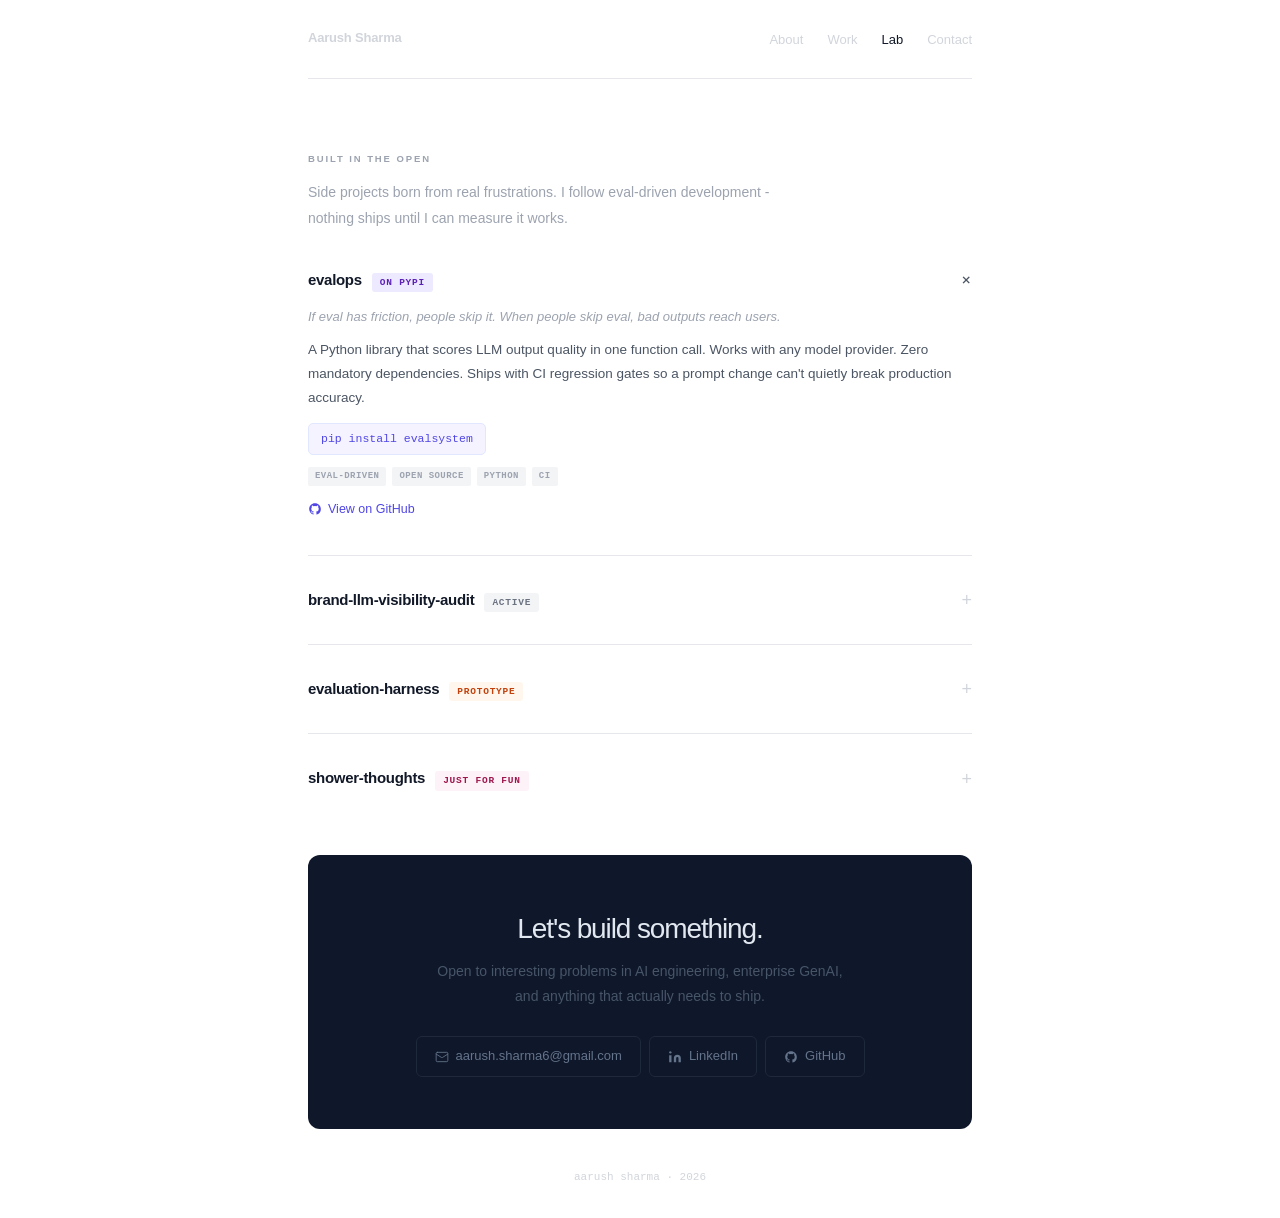
==== commit 35e09ca7: "Redesign to Plan A, accordion lab page, content cleanup - White bg, indigo accent, clean typographic" ====
--- a/projects.html
+++ b/projects.html
@@ -3,288 +3,16 @@
 <head>
     <meta charset="UTF-8">
     <meta name="viewport" content="width=device-width, initial-scale=1.0">
-    <title>Projects - Aarush Sharma</title>
+    <title>Lab - Aarush Sharma</title>
     <link rel="stylesheet" href="styles.css">
-    <style>
-        .open-intro {
-            font-size: 14px;
-            color: #888;
-            line-height: 1.85;
-            max-width: 500px;
-            margin-top: -14px;
-            margin-bottom: 36px;
-        }
-
-        /* ── Terminal ── */
-        .terminal {
-            background: #0a0a0a;
-            border-radius: 10px;
-            overflow: hidden;
-            font-family: 'SF Mono', 'Fira Code', 'Consolas', 'Menlo', monospace;
-            box-shadow: 0 4px 24px rgba(0,0,0,0.12);
-        }
-
-        .term-titlebar {
-            display: flex;
-            align-items: center;
-            padding: 12px 16px;
-            background: #161616;
-            gap: 7px;
-        }
-
-        .term-dot { width: 11px; height: 11px; border-radius: 50%; }
-        .term-dot.r { background: #ff5f56; }
-        .term-dot.y { background: #ffbd2e; }
-        .term-dot.g { background: #27c93f; }
-
-        .term-title {
-            font-size: 11px;
-            color: #3a3a3a;
-            margin-left: 10px;
-            letter-spacing: 0.03em;
-        }
-
-        .term-body {
-            padding: 20px 22px 24px;
-        }
-
-        /* ── Prompt lines ── */
-        .prompt {
-            font-size: 12px;
-            line-height: 1.8;
-            margin-bottom: 4px;
-        }
-
-        .prompt .path { color: #4caf7d; }
-        .prompt .cmd  { color: #d4d4d4; }
-
-        /* ── ls output (navigation) ── */
-        .ls-output {
-            margin-bottom: 20px;
-        }
-
-        .ls-row {
-            display: flex;
-            align-items: center;
-            font-size: 12px;
-            padding: 5px 8px;
-            margin: 0 -8px;
-            border-radius: 4px;
-            cursor: pointer;
-            transition: background 0.15s;
-            gap: 0;
-        }
-
-        .ls-row:hover { background: #141414; }
-
-        .ls-row + .ls-row {
-            border-top: 1px solid #111;
-        }
-
-        .ls-row.selected {
-            background: #0e1a0e;
-            border-top-color: transparent;
-            border-left: 2px solid #4caf7d;
-            padding-left: 6px;
-        }
-
-        .ls-row.selected + .ls-row {
-            border-top-color: transparent;
-        }
-
-        .ls-perms {
-            color: #333;
-            width: 90px;
-            flex-shrink: 0;
-        }
-
-        .ls-name {
-            color: #6fb8ff;
-            flex: 1;
-            min-width: 0;
-        }
-
-        .ls-row.selected .ls-name {
-            color: #8ecbff;
-        }
-
-        .ls-status {
-            font-size: 10px;
-            letter-spacing: 0.05em;
-            text-transform: uppercase;
-            font-weight: 600;
-            flex-shrink: 0;
-        }
-
-        .ls-status.pypi   { color: #4caf7d; }
-        .ls-status.active { color: #555; }
-        .ls-status.proto  { color: #e8a44a; }
-        .ls-status.fun    { color: #e86b6b; }
-
-        /* ── Divider ── */
-        .term-hr {
-            border: none;
-            border-top: 1px solid #1a1a1a;
-            margin: 16px 0;
-        }
-
-        /* ── Project detail area ── */
-        .project-detail {
-            display: none;
-        }
-
-        .project-detail.active {
-            display: block;
-            animation: fadeIn 0.3s ease;
-        }
-
-        @keyframes fadeIn {
-            from { opacity: 0; transform: translateY(6px); }
-            to   { opacity: 1; transform: translateY(0); }
-        }
-
-        .detail-prompt {
-            font-size: 12px;
-            margin-bottom: 16px;
-        }
-
-        .detail-prompt .path { color: #4caf7d; }
-        .detail-prompt .cmd  { color: #d4d4d4; }
-
-        .detail-prompt .typing-cursor {
-            display: inline-block;
-            width: 7px;
-            height: 14px;
-            background: #d4d4d4;
-            margin-left: 2px;
-            vertical-align: text-bottom;
-            animation: blink 1.1s step-end infinite;
-        }
-
-        @keyframes blink {
-            0%, 100% { opacity: 1; }
-            50%      { opacity: 0; }
-        }
-
-        /* ── README output styling ── */
-        .readme-title {
-            font-size: 15px;
-            font-weight: 600;
-            color: #e8e8e8;
-            margin-bottom: 4px;
-        }
-
-        .readme-thesis {
-            font-size: 12px;
-            color: #666;
-            font-style: italic;
-            line-height: 1.8;
-            margin-bottom: 16px;
-            padding-left: 12px;
-            border-left: 2px solid #222;
-        }
-
-        .readme-body {
-            font-size: 12px;
-            color: #888;
-            line-height: 2;
-            margin-bottom: 16px;
-        }
-
-        .readme-body strong {
-            color: #bbb;
-            font-weight: 600;
-        }
-
-        /* Install block */
-        .install-block {
-            display: inline-block;
-            background: #111;
-            border: 1px solid #1e1e1e;
-            border-radius: 5px;
-            padding: 7px 14px;
-            font-size: 12px;
-            color: #4caf7d;
-            margin-bottom: 16px;
-        }
-
-        .install-block .dollar { color: #444; margin-right: 8px; }
-
-        /* Proof / metrics */
-        .readme-proof {
-            font-size: 11px;
-            color: #444;
-            line-height: 2;
-            margin-bottom: 16px;
-        }
-
-        .readme-proof .metric {
-            color: #555;
-        }
-
-        /* Tags row */
-        .readme-tags {
-            display: flex;
-            gap: 6px;
-            flex-wrap: wrap;
-            margin-bottom: 14px;
-        }
-
-        .rtag {
-            font-size: 9px;
-            font-weight: 600;
-            letter-spacing: 0.06em;
-            text-transform: uppercase;
-            padding: 2px 7px;
-            border-radius: 2px;
-        }
-
-        .rtag.pypi  { background: #0e2318; color: #4caf7d; }
-        .rtag.eval  { background: #111d28; color: #6fb8ff; }
-        .rtag.oss   { background: #1a1228; color: #b48eff; }
-        .rtag.agent { background: #1a1510; color: #e8a44a; }
-        .rtag.multi { background: #111d28; color: #6fb8ff; }
-        .rtag.fun   { background: #261616; color: #e86b6b; }
-
-        /* GitHub link */
-        .readme-gh {
-            font-size: 12px;
-            color: #6fb8ff;
-            text-decoration: none;
-            display: inline-flex;
-            align-items: center;
-            gap: 6px;
-            padding: 5px 10px;
-            border: 1px solid #1a2a3a;
-            border-radius: 4px;
-            background: #0a1520;
-            transition: background 0.2s, border-color 0.2s, color 0.2s;
-        }
-
-        .readme-gh:hover {
-            background: #0d1e30;
-            border-color: #2a4060;
-            color: #8ecbff;
-        }
-        .readme-gh svg { width: 13px; height: 13px; flex-shrink: 0; }
-
-        /* ── Hint text ── */
-        .term-hint {
-            font-size: 10px;
-            color: #2a2a2a;
-            text-align: center;
-            padding-top: 12px;
-            letter-spacing: 0.03em;
-        }
-
-        /* ── Mobile ── */
-        @media (max-width: 640px) {
-            .term-body { padding: 16px 14px 20px; }
-            .ls-perms { display: none; }
-            .ls-row { padding: 6px 4px; margin: 0 -4px; }
-            .readme-body { line-height: 1.9; }
-        }
-    </style>
+    <meta name="description" content="Side projects by Aarush Sharma - open source tools, eval frameworks, and experiments built in public.">
+    <meta property="og:title" content="Lab - Aarush Sharma">
+    <meta property="og:description" content="Side projects born from real frustrations. Eval-driven from the start, real GitHub repos.">
+    <meta property="og:type" content="website">
+    <meta property="og:url" content="https://aarushsharmaa.github.io/aarush-sharma/projects.html">
+    <meta name="twitter:card" content="summary">
+    <meta name="twitter:title" content="Lab - Aarush Sharma">
+    <meta name="twitter:description" content="Side projects born from real frustrations. Eval-driven from the start, real GitHub repos.">
 </head>
 <body>
     <div class="container">
@@ -294,237 +22,162 @@
             <ul>
                 <li><a href="index.html">About</a></li>
                 <li><a href="work.html">Work</a></li>
-                <li><a href="projects.html" class="active">Projects</a></li>
+                <li><a href="projects.html" class="active">Lab</a></li>
                 <li><a href="#contact">Contact</a></li>
             </ul>
         </nav>
 
         <section class="section">
             <h2>Built in the Open</h2>
-            <p class="open-intro">Side projects born from real frustrations. I follow eval-driven development: nothing ships until I can measure it works.</p>
+            <p class="open-intro">Side projects born from real frustrations. I follow eval-driven development - nothing ships until I can measure it works.</p>
 
-            <div class="terminal">
-                <div class="term-titlebar">
-                    <div class="term-dot r"></div>
-                    <div class="term-dot y"></div>
-                    <div class="term-dot g"></div>
-                    <span class="term-title" id="term-title">~/projects</span>
+            <!-- evalops -->
+            <div class="proj-card">
+                <div class="proj-card-header open" onclick="toggle(this)">
+                    <div class="proj-card-left">
+                        <span class="proj-name">evalops</span>
+                        <span class="proj-badge pypi">on pypi</span>
+                    </div>
+                    <span class="proj-toggle">+</span>
                 </div>
-
-                <div class="term-body">
-                    <!-- ls command -->
-                    <div class="prompt">
-                        <span class="path">~/projects</span> <span class="cmd">$ ls -la</span>
+                <div class="proj-card-body open">
+                    <p class="proj-thesis">If eval has friction, people skip it. When people skip eval, bad outputs reach users.</p>
+                    <p class="proj-body">
+                        A Python library that scores LLM output quality in one function call. Works with any model provider. Zero mandatory dependencies. Ships with CI regression gates so a prompt change can't quietly break production accuracy.
+                    </p>
+                    <div class="proj-install">pip install evalsystem</div>
+                    <div class="proj-tags">
+                        <span class="ptag">eval-driven</span>
+                        <span class="ptag">open source</span>
+                        <span class="ptag">python</span>
+                        <span class="ptag">CI</span>
                     </div>
-
-                    <div class="ls-output">
-                        <div class="ls-row selected" onclick="openProject('evalops')">
-                            <span class="ls-perms">drwxr-xr-x</span>
-                            <span class="ls-name">evalops/</span>
-                            <span class="ls-status pypi">on pypi</span>
-                        </div>
-                        <div class="ls-row" onclick="openProject('brand')">
-                            <span class="ls-perms">drwxr-xr-x</span>
-                            <span class="ls-name">brand-llm-visibility-audit/</span>
-                            <span class="ls-status active">active</span>
-                        </div>
-                        <div class="ls-row" onclick="openProject('harness')">
-                            <span class="ls-perms">drwxr-xr-x</span>
-                            <span class="ls-name">evaluation-harness/</span>
-                            <span class="ls-status proto">prototype</span>
-                        </div>
-                        <div class="ls-row" onclick="openProject('shower')">
-                            <span class="ls-perms">drwxr-xr-x</span>
-                            <span class="ls-name">shower-thoughts/</span>
-                            <span class="ls-status fun">just for fun</span>
-                        </div>
-                    </div>
-
-                    <hr class="term-hr">
-
-                    <!-- ===== evalops ===== -->
-                    <div class="project-detail active" id="detail-evalops">
-                        <div class="detail-prompt">
-                            <span class="path">~/projects/evalops</span> <span class="cmd">$ cat README.md</span>
-                            <span class="typing-cursor"></span>
-                        </div>
-
-                        <div class="readme-title">evalops</div>
-                        <p class="readme-thesis">If eval has friction, people skip it. When people skip eval, bad outputs reach users.</p>
-
-                        <div class="readme-tags">
-                            <span class="rtag pypi">on pypi</span>
-                            <span class="rtag eval">eval-driven</span>
-                            <span class="rtag oss">open source</span>
-                        </div>
-
-                        <p class="readme-body">
-                            A Python library that scores LLM output quality in one function call. Works with any model provider. Zero mandatory dependencies. Ships with CI regression gates so a prompt change can't quietly break production accuracy.
-                        </p>
-
-                        <div class="install-block"><span class="dollar">$</span> pip install evalsystem</div>
-
-                        <p class="readme-proof">
-                            <span class="metric">faithfulness</span> · <span class="metric">answer relevance</span> · <span class="metric">context precision</span> · <span class="metric">cost tracking per run</span> · <span class="metric">assert_no_regression()</span> for CI · <span class="metric">batch eval</span> · <span class="metric">async support</span>
-                        </p>
-
-                        <a href="https://github.com/AarushSharmaa/evalops" target="_blank" class="readme-gh">
-                            <svg viewBox="0 0 24 24" fill="currentColor"><path d="M12 2C6.477 2 2 6.484 2 12.017c0 4.425 2.865 8.18 6.839 9.504.5.092.682-.217.682-.483 0-.237-.008-.868-.013-1.703-2.782.605-3.369-1.343-3.369-1.343-.454-1.158-1.11-1.466-1.11-1.466-.908-.62.069-.608.069-.608 1.003.07 1.531 1.032 1.531 1.032.892 1.53 2.341 1.088 2.91.832.092-.647.35-1.088.636-1.338-2.22-.253-4.555-1.113-4.555-4.951 0-1.093.39-1.988 1.029-2.688-.103-.253-.446-1.272.098-2.65 0 0 .84-.27 2.75 1.026A9.564 9.564 0 0 1 12 6.844a9.59 9.59 0 0 1 2.504.337c1.909-1.296 2.747-1.027 2.747-1.027.546 1.379.202 2.398.1 2.651.64.7 1.028 1.595 1.028 2.688 0 3.848-2.339 4.695-4.566 4.943.359.309.678.92.678 1.855 0 1.338-.012 2.419-.012 2.747 0 .268.18.58.688.482A10.02 10.02 0 0 0 22 12.017C22 6.484 17.522 2 12 2z"/></svg>
-                            View on GitHub
-                        </a>
-                    </div>
-
-                    <!-- ===== brand-llm-visibility-audit ===== -->
-                    <div class="project-detail" id="detail-brand">
-                        <div class="detail-prompt">
-                            <span class="path">~/projects/brand-llm-visibility-audit</span> <span class="cmd">$ cat README.md</span>
-                            <span class="typing-cursor"></span>
-                        </div>
-
-                        <div class="readme-title">brand-llm-visibility-audit</div>
-                        <p class="readme-thesis">AI models are becoming the first stop for purchase decisions. No established playbook exists for optimizing brand presence in LLM responses.</p>
-
-                        <div class="readme-tags">
-                            <span class="rtag agent">agentic</span>
-                            <span class="rtag oss">open source</span>
-                        </div>
-
-                        <p class="readme-body">
-                            When someone asks ChatGPT "best CRM?", most companies have no idea what comes back. This runs a 4-stage agentic pipeline across multiple AI models: audit current visibility, send a probe agent to dig into gaps, run cross-model diagnosis, then output a concrete GEO playbook with prioritized actions.
-                        </p>
-
-                        <p class="readme-proof">
-                            <span class="metric">4-stage pipeline</span>: audit &rarr; probe &rarr; diagnosis &rarr; playbook · <span class="metric">219 unit tests</span>, all mocked · <span class="metric">Groq, Gemini, OpenAI, Perplexity, Anthropic</span>
-                        </p>
-
-                        <a href="https://github.com/AarushSharmaa/brand-llm-visibility-audit" target="_blank" class="readme-gh">
-                            <svg viewBox="0 0 24 24" fill="currentColor"><path d="M12 2C6.477 2 2 6.484 2 12.017c0 4.425 2.865 8.18 6.839 9.504.5.092.682-.217.682-.483 0-.237-.008-.868-.013-1.703-2.782.605-3.369-1.343-3.369-1.343-.454-1.158-1.11-1.466-1.11-1.466-.908-.62.069-.608.069-.608 1.003.07 1.531 1.032 1.531 1.032.892 1.53 2.341 1.088 2.91.832.092-.647.35-1.088.636-1.338-2.22-.253-4.555-1.113-4.555-4.951 0-1.093.39-1.988 1.029-2.688-.103-.253-.446-1.272.098-2.65 0 0 .84-.27 2.75 1.026A9.564 9.564 0 0 1 12 6.844a9.59 9.59 0 0 1 2.504.337c1.909-1.296 2.747-1.027 2.747-1.027.546 1.379.202 2.398.1 2.651.64.7 1.028 1.595 1.028 2.688 0 3.848-2.339 4.695-4.566 4.943.359.309.678.92.678 1.855 0 1.338-.012 2.419-.012 2.747 0 .268.18.58.688.482A10.02 10.02 0 0 0 22 12.017C22 6.484 17.522 2 12 2z"/></svg>
-                            View on GitHub
-                        </a>
-                    </div>
-
-                    <!-- ===== evaluation-harness ===== -->
-                    <div class="project-detail" id="detail-harness">
-                        <div class="detail-prompt">
-                            <span class="path">~/projects/evaluation-harness</span> <span class="cmd">$ cat README.md</span>
-                            <span class="typing-cursor"></span>
-                        </div>
-
-                        <div class="readme-title">evaluation-harness</div>
-                        <p class="readme-thesis">Eval before you build. Know if the problem is solvable with your current approach before spending cycles iterating.</p>
-
-                        <div class="readme-tags">
-                            <span class="rtag eval">eval-driven</span>
-                            <span class="rtag multi">multimodal</span>
-                            <span class="rtag oss">open source</span>
-                        </div>
-
-                        <p class="readme-body">
-                            A prompt evaluation harness for VLM-based extraction on freight documents. Compares three strategies (naive, structured, few-shot) against ground truth and classifies every failure: is it layout ambiguity, format variance, scan quality, or something a better prompt can actually fix? The taxonomy tells teams what to iterate on and what to stop wasting time on.
-                        </p>
-
-                        <p class="readme-proof">
-                            <span class="metric">3 prompt strategies</span> · <span class="metric">per-field scoring</span> against ground truth · failure taxonomy: <span class="metric">layout_ambiguity</span>, <span class="metric">format_variance</span>, <span class="metric">scan_quality</span>, <span class="metric">prompt_fixable</span>
-                        </p>
-
-                        <a href="https://github.com/AarushSharmaa/evaluation-harness" target="_blank" class="readme-gh">
-                            <svg viewBox="0 0 24 24" fill="currentColor"><path d="M12 2C6.477 2 2 6.484 2 12.017c0 4.425 2.865 8.18 6.839 9.504.5.092.682-.217.682-.483 0-.237-.008-.868-.013-1.703-2.782.605-3.369-1.343-3.369-1.343-.454-1.158-1.11-1.466-1.11-1.466-.908-.62.069-.608.069-.608 1.003.07 1.531 1.032 1.531 1.032.892 1.53 2.341 1.088 2.91.832.092-.647.35-1.088.636-1.338-2.22-.253-4.555-1.113-4.555-4.951 0-1.093.39-1.988 1.029-2.688-.103-.253-.446-1.272.098-2.65 0 0 .84-.27 2.75 1.026A9.564 9.564 0 0 1 12 6.844a9.59 9.59 0 0 1 2.504.337c1.909-1.296 2.747-1.027 2.747-1.027.546 1.379.202 2.398.1 2.651.64.7 1.028 1.595 1.028 2.688 0 3.848-2.339 4.695-4.566 4.943.359.309.678.92.678 1.855 0 1.338-.012 2.419-.012 2.747 0 .268.18.58.688.482A10.02 10.02 0 0 0 22 12.017C22 6.484 17.522 2 12 2z"/></svg>
-                            View on GitHub
-                        </a>
-                    </div>
-
-                    <!-- ===== shower-thoughts ===== -->
-                    <div class="project-detail" id="detail-shower">
-                        <div class="detail-prompt">
-                            <span class="path">~/projects/shower-thoughts</span> <span class="cmd">$ cat README.md</span>
-                            <span class="typing-cursor"></span>
-                        </div>
-
-                        <div class="readme-title">shower-thoughts</div>
-                        <p class="readme-thesis">You learn agent patterns better when the stakes are low and the feedback loop is fast.</p>
-
-                        <div class="readme-tags">
-                            <span class="rtag fun">just for fun</span>
-                            <span class="rtag agent">multi-agent</span>
-                            <span class="rtag oss">open source</span>
-                        </div>
-
-                        <p class="readme-body">
-                            Type a shower thought. Four AI agents debate it: an Optimist argues why you're brilliant, a Cynic finds the fatal flaw, a Researcher searches the web for prior art, and a Judge delivers the verdict. Built to explore multi-agent orchestration, role-based personas, and tool use in a context where experimentation is the point.
-                        </p>
-
-                        <p class="readme-proof">
-                            <span class="metric">CrewAI</span> · <span class="metric">LiteLLM</span> · <span class="metric">DuckDuckGo search</span> · <span class="metric">Streamlit</span> · <span class="metric">BYOK</span> (bring your own API key)
-                        </p>
-
-                        <a href="https://github.com/AarushSharmaa/shower-thoughts" target="_blank" class="readme-gh">
-                            <svg viewBox="0 0 24 24" fill="currentColor"><path d="M12 2C6.477 2 2 6.484 2 12.017c0 4.425 2.865 8.18 6.839 9.504.5.092.682-.217.682-.483 0-.237-.008-.868-.013-1.703-2.782.605-3.369-1.343-3.369-1.343-.454-1.158-1.11-1.466-1.11-1.466-.908-.62.069-.608.069-.608 1.003.07 1.531 1.032 1.531 1.032.892 1.53 2.341 1.088 2.91.832.092-.647.35-1.088.636-1.338-2.22-.253-4.555-1.113-4.555-4.951 0-1.093.39-1.988 1.029-2.688-.103-.253-.446-1.272.098-2.65 0 0 .84-.27 2.75 1.026A9.564 9.564 0 0 1 12 6.844a9.59 9.59 0 0 1 2.504.337c1.909-1.296 2.747-1.027 2.747-1.027.546 1.379.202 2.398.1 2.651.64.7 1.028 1.595 1.028 2.688 0 3.848-2.339 4.695-4.566 4.943.359.309.678.92.678 1.855 0 1.338-.012 2.419-.012 2.747 0 .268.18.58.688.482A10.02 10.02 0 0 0 22 12.017C22 6.484 17.522 2 12 2z"/></svg>
-                            View on GitHub
-                        </a>
-                    </div>
-
-                    <p class="term-hint">click a project above to explore</p>
-
+                    <a href="https://github.com/AarushSharmaa/evalops" target="_blank" class="proj-gh">
+                        <svg viewBox="0 0 24 24" fill="currentColor"><path d="M12 2C6.477 2 2 6.484 2 12.017c0 4.425 2.865 8.18 6.839 9.504.5.092.682-.217.682-.483 0-.237-.008-.868-.013-1.703-2.782.605-3.369-1.343-3.369-1.343-.454-1.158-1.11-1.466-1.11-1.466-.908-.62.069-.608.069-.608 1.003.07 1.531 1.032 1.531 1.032.892 1.53 2.341 1.088 2.91.832.092-.647.35-1.088.636-1.338-2.22-.253-4.555-1.113-4.555-4.951 0-1.093.39-1.988 1.029-2.688-.103-.253-.446-1.272.098-2.65 0 0 .84-.27 2.75 1.026A9.564 9.564 0 0 1 12 6.844a9.59 9.59 0 0 1 2.504.337c1.909-1.296 2.747-1.027 2.747-1.027.546 1.379.202 2.398.1 2.651.64.7 1.028 1.595 1.028 2.688 0 3.848-2.339 4.695-4.566 4.943.359.309.678.92.678 1.855 0 1.338-.012 2.419-.012 2.747 0 .268.18.58.688.482A10.02 10.02 0 0 0 22 12.017C22 6.484 17.522 2 12 2z"/></svg>
+                        View on GitHub
+                    </a>
                 </div>
             </div>
+
+            <!-- brand-llm-visibility-audit -->
+            <div class="proj-card">
+                <div class="proj-card-header" onclick="toggle(this)">
+                    <div class="proj-card-left">
+                        <span class="proj-name">brand-llm-visibility-audit</span>
+                        <span class="proj-badge active">active</span>
+                    </div>
+                    <span class="proj-toggle">+</span>
+                </div>
+                <div class="proj-card-body">
+                    <p class="proj-thesis">AI models are becoming the first stop for purchase decisions. No established playbook exists for optimizing brand presence in LLM responses.</p>
+                    <p class="proj-body">
+                        When someone asks ChatGPT "best CRM?", most companies have no idea what comes back. This runs a <strong>4-stage agentic pipeline</strong> across multiple AI models: audit current visibility, send a probe agent to dig into gaps, run cross-model diagnosis, then output a concrete GEO playbook with prioritized actions.
+                    </p>
+                    <div class="proj-tags">
+                        <span class="ptag">agentic</span>
+                        <span class="ptag">open source</span>
+                        <span class="ptag">219 unit tests</span>
+                        <span class="ptag">multi-model</span>
+                    </div>
+                    <a href="https://github.com/AarushSharmaa/brand-llm-visibility-audit" target="_blank" class="proj-gh">
+                        <svg viewBox="0 0 24 24" fill="currentColor"><path d="M12 2C6.477 2 2 6.484 2 12.017c0 4.425 2.865 8.18 6.839 9.504.5.092.682-.217.682-.483 0-.237-.008-.868-.013-1.703-2.782.605-3.369-1.343-3.369-1.343-.454-1.158-1.11-1.466-1.11-1.466-.908-.62.069-.608.069-.608 1.003.07 1.531 1.032 1.531 1.032.892 1.53 2.341 1.088 2.91.832.092-.647.35-1.088.636-1.338-2.22-.253-4.555-1.113-4.555-4.951 0-1.093.39-1.988 1.029-2.688-.103-.253-.446-1.272.098-2.65 0 0 .84-.27 2.75 1.026A9.564 9.564 0 0 1 12 6.844a9.59 9.59 0 0 1 2.504.337c1.909-1.296 2.747-1.027 2.747-1.027.546 1.379.202 2.398.1 2.651.64.7 1.028 1.595 1.028 2.688 0 3.848-2.339 4.695-4.566 4.943.359.309.678.92.678 1.855 0 1.338-.012 2.419-.012 2.747 0 .268.18.58.688.482A10.02 10.02 0 0 0 22 12.017C22 6.484 17.522 2 12 2z"/></svg>
+                        View on GitHub
+                    </a>
+                </div>
+            </div>
+
+            <!-- evaluation-harness -->
+            <div class="proj-card">
+                <div class="proj-card-header" onclick="toggle(this)">
+                    <div class="proj-card-left">
+                        <span class="proj-name">evaluation-harness</span>
+                        <span class="proj-badge proto">prototype</span>
+                    </div>
+                    <span class="proj-toggle">+</span>
+                </div>
+                <div class="proj-card-body">
+                    <p class="proj-thesis">Eval before you build. Know if the problem is solvable with your current approach before spending cycles iterating.</p>
+                    <p class="proj-body">
+                        A prompt evaluation harness for VLM-based extraction on freight documents. Compares three strategies - naive, structured, few-shot - against ground truth and classifies every failure: is it layout ambiguity, format variance, scan quality, or something a better prompt can actually fix? The taxonomy tells teams what to iterate on and what to stop wasting time on.
+                    </p>
+                    <div class="proj-tags">
+                        <span class="ptag">eval-driven</span>
+                        <span class="ptag">multimodal</span>
+                        <span class="ptag">open source</span>
+                        <span class="ptag">3 prompt strategies</span>
+                    </div>
+                    <a href="https://github.com/AarushSharmaa/evaluation-harness" target="_blank" class="proj-gh">
+                        <svg viewBox="0 0 24 24" fill="currentColor"><path d="M12 2C6.477 2 2 6.484 2 12.017c0 4.425 2.865 8.18 6.839 9.504.5.092.682-.217.682-.483 0-.237-.008-.868-.013-1.703-2.782.605-3.369-1.343-3.369-1.343-.454-1.158-1.11-1.466-1.11-1.466-.908-.62.069-.608.069-.608 1.003.07 1.531 1.032 1.531 1.032.892 1.53 2.341 1.088 2.91.832.092-.647.35-1.088.636-1.338-2.22-.253-4.555-1.113-4.555-4.951 0-1.093.39-1.988 1.029-2.688-.103-.253-.446-1.272.098-2.65 0 0 .84-.27 2.75 1.026A9.564 9.564 0 0 1 12 6.844a9.59 9.59 0 0 1 2.504.337c1.909-1.296 2.747-1.027 2.747-1.027.546 1.379.202 2.398.1 2.651.64.7 1.028 1.595 1.028 2.688 0 3.848-2.339 4.695-4.566 4.943.359.309.678.92.678 1.855 0 1.338-.012 2.419-.012 2.747 0 .268.18.58.688.482A10.02 10.02 0 0 0 22 12.017C22 6.484 17.522 2 12 2z"/></svg>
+                        View on GitHub
+                    </a>
+                </div>
+            </div>
+
+            <!-- shower-thoughts -->
+            <div class="proj-card">
+                <div class="proj-card-header" onclick="toggle(this)">
+                    <div class="proj-card-left">
+                        <span class="proj-name">shower-thoughts</span>
+                        <span class="proj-badge fun">just for fun</span>
+                    </div>
+                    <span class="proj-toggle">+</span>
+                </div>
+                <div class="proj-card-body">
+                    <p class="proj-thesis">You learn agent patterns better when the stakes are low and the feedback loop is fast.</p>
+                    <p class="proj-body">
+                        Type a shower thought. Four AI agents debate it: an Optimist argues why you're brilliant, a Cynic finds the fatal flaw, a Researcher searches the web for prior art, and a Judge delivers the verdict. Built to explore multi-agent orchestration, role-based personas, and tool use in a context where experimentation is the point.
+                    </p>
+                    <div class="proj-tags">
+                        <span class="ptag">multi-agent</span>
+                        <span class="ptag">crewai</span>
+                        <span class="ptag">streamlit</span>
+                        <span class="ptag">open source</span>
+                    </div>
+                    <a href="https://github.com/AarushSharmaa/shower-thoughts" target="_blank" class="proj-gh">
+                        <svg viewBox="0 0 24 24" fill="currentColor"><path d="M12 2C6.477 2 2 6.484 2 12.017c0 4.425 2.865 8.18 6.839 9.504.5.092.682-.217.682-.483 0-.237-.008-.868-.013-1.703-2.782.605-3.369-1.343-3.369-1.343-.454-1.158-1.11-1.466-1.11-1.466-.908-.62.069-.608.069-.608 1.003.07 1.531 1.032 1.531 1.032.892 1.53 2.341 1.088 2.91.832.092-.647.35-1.088.636-1.338-2.22-.253-4.555-1.113-4.555-4.951 0-1.093.39-1.988 1.029-2.688-.103-.253-.446-1.272.098-2.65 0 0 .84-.27 2.75 1.026A9.564 9.564 0 0 1 12 6.844a9.59 9.59 0 0 1 2.504.337c1.909-1.296 2.747-1.027 2.747-1.027.546 1.379.202 2.398.1 2.651.64.7 1.028 1.595 1.028 2.688 0 3.848-2.339 4.695-4.566 4.943.359.309.678.92.678 1.855 0 1.338-.012 2.419-.012 2.747 0 .268.18.58.688.482A10.02 10.02 0 0 0 22 12.017C22 6.484 17.522 2 12 2z"/></svg>
+                        View on GitHub
+                    </a>
+                </div>
+            </div>
+
         </section>
 
-        <footer class="footer" id="contact">
-            <p>Let's build something together.</p>
-            <div class="links">
-                <a href="mailto:aarush.sharma6@gmail.com" id="email-link" onclick="copyEmail(event)">
+        <section class="contact" id="contact">
+            <h2>Let's build something.</h2>
+            <p class="contact-sub">Open to interesting problems in AI engineering, enterprise GenAI,<br>and anything that actually needs to ship.</p>
+            <div class="contact-links">
+                <a href="mailto:aarush.sharma6@gmail.com" class="clink" id="email-link" onclick="copyEmail(event)">
                     <svg viewBox="0 0 24 24" fill="none" stroke="currentColor" stroke-width="1.5" stroke-linecap="round" stroke-linejoin="round"><rect x="2" y="4" width="20" height="16" rx="2"/><path d="m22 7-8.97 5.7a1.94 1.94 0 0 1-2.06 0L2 7"/></svg>
                     aarush.sharma6@gmail.com
                 </a>
-                <a href="https://linkedin.com/in/aarushsharma11" target="_blank">
+                <a href="https://linkedin.com/in/aarushsharma11" target="_blank" class="clink">
                     <svg viewBox="0 0 24 24" fill="currentColor"><path d="M16 8a6 6 0 0 1 6 6v7h-4v-7a2 2 0 0 0-2-2 2 2 0 0 0-2 2v7h-4v-7a6 6 0 0 1 6-6z"/><rect x="2" y="9" width="4" height="12"/><circle cx="4" cy="4" r="2"/></svg>
                     LinkedIn
                 </a>
-                <a href="https://github.com/AarushSharmaa" target="_blank">
+                <a href="https://github.com/AarushSharmaa" target="_blank" class="clink">
                     <svg viewBox="0 0 24 24" fill="currentColor"><path d="M12 2C6.477 2 2 6.484 2 12.017c0 4.425 2.865 8.18 6.839 9.504.5.092.682-.217.682-.483 0-.237-.008-.868-.013-1.703-2.782.605-3.369-1.343-3.369-1.343-.454-1.158-1.11-1.466-1.11-1.466-.908-.62.069-.608.069-.608 1.003.07 1.531 1.032 1.531 1.032.892 1.53 2.341 1.088 2.91.832.092-.647.35-1.088.636-1.338-2.22-.253-4.555-1.113-4.555-4.951 0-1.093.39-1.988 1.029-2.688-.103-.253-.446-1.272.098-2.65 0 0 .84-.27 2.75 1.026A9.564 9.564 0 0 1 12 6.844a9.59 9.59 0 0 1 2.504.337c1.909-1.296 2.747-1.027 2.747-1.027.546 1.379.202 2.398.1 2.651.64.7 1.028 1.595 1.028 2.688 0 3.848-2.339 4.695-4.566 4.943.359.309.678.92.678 1.855 0 1.338-.012 2.419-.012 2.747 0 .268.18.58.688.482A10.02 10.02 0 0 0 22 12.017C22 6.484 17.522 2 12 2z"/></svg>
                     GitHub
                 </a>
             </div>
-        </footer>
+        </section>
+
+        <footer class="footer">aarush sharma · 2026</footer>
 
     </div>
-
     <script>
-        var projectNames = {
-            evalops: 'evalops',
-            brand: 'brand-llm-visibility-audit',
-            harness: 'evaluation-harness',
-            shower: 'shower-thoughts'
-        };
-
-        function openProject(id) {
-            // Update ls row selection
-            document.querySelectorAll('.ls-row').forEach(function(r) {
-                r.classList.remove('selected');
-            });
-            event.currentTarget.classList.add('selected');
-
-            // Update title bar
-            document.getElementById('term-title').textContent = '~/projects/' + projectNames[id];
-
-            // Show project detail
-            document.querySelectorAll('.project-detail').forEach(function(d) {
-                d.classList.remove('active');
-            });
-            document.getElementById('detail-' + id).classList.add('active');
-
-            // Hide hint
-            var hint = document.querySelector('.term-hint');
-            if (hint) hint.style.display = 'none';
+        function toggle(header) {
+            var body = header.nextElementSibling;
+            header.classList.toggle('open');
+            body.classList.toggle('open');
         }
 
         function copyEmail(e) {
             e.preventDefault();
             navigator.clipboard.writeText('aarush.sharma6@gmail.com').then(function() {
-                var link = document.getElementById('email-link');
-                var original = link.innerHTML;
-                link.innerHTML = link.innerHTML.replace('aarush.sharma6@gmail.com', 'Copied!');
-                setTimeout(function() { link.innerHTML = original; }, 2000);
+                var l = document.getElementById('email-link');
+                var orig = l.innerHTML;
+                l.innerHTML = l.innerHTML.replace('aarush.sharma6@gmail.com', 'Copied!');
+                setTimeout(function() { l.innerHTML = orig; }, 2000);
             });
         }
     </script>
--- a/styles.css
+++ b/styles.css
@@ -1,311 +1,350 @@
-* {
-    margin: 0;
-    padding: 0;
-    box-sizing: border-box;
+*, *::before, *::after { margin: 0; padding: 0; box-sizing: border-box; }
+
+:root {
+    --bg:     #ffffff;
+    --ink:    #111827;
+    --ink-2:  #4b5563;
+    --ink-3:  #9ca3af;
+    --ink-4:  #d1d5db;
+    --accent: #4f46e5;
+    --border: #e5e7eb;
+    --dark:   #0f172a;
+    --mono:   'SF Mono', 'Fira Code', 'Consolas', 'Menlo', monospace;
 }
 
 body {
     font-family: -apple-system, BlinkMacSystemFont, 'Segoe UI', sans-serif;
+    background: var(--bg);
+    color: var(--ink);
+    -webkit-font-smoothing: antialiased;
     line-height: 1.6;
-    color: #1a1a1a;
-    background: #fff;
-    -webkit-font-smoothing: antialiased;
 }
 
 .container {
-    max-width: 700px;
+    max-width: 720px;
     margin: 0 auto;
     padding: 0 28px;
 }
 
-/* Navigation */
+/* Nav */
 .nav {
     display: flex;
     justify-content: space-between;
     align-items: center;
-    padding: 30px 0;
-    margin-bottom: 64px;
-    border-bottom: 1px solid #f0f0f0;
+    padding: 26px 0;
+    margin-bottom: 72px;
+    border-bottom: 1px solid var(--border);
 }
 
 .nav-brand {
     font-size: 14px;
     font-weight: 600;
-    color: #1a1a1a;
+    color: var(--ink);
     text-decoration: none;
-    letter-spacing: -0.01em;
-}
-
-.nav ul {
-    display: flex;
-    list-style: none;
-    gap: 24px;
-}
+    letter-spacing: -0.015em;
+}
+
+.nav ul { list-style: none; display: flex; gap: 24px; }
 
 .nav a {
+    font-size: 13px;
+    color: var(--ink-4);
     text-decoration: none;
-    color: #c0c0c0;
-    font-size: 13px;
-    transition: color 0.15s;
-    letter-spacing: 0.01em;
-}
-
-.nav a:hover,
-.nav a.active {
-    color: #1a1a1a;
-}
+    transition: color 0.12s;
+}
+
+.nav a:hover, .nav a.active { color: var(--ink); }
 
 /* Hero */
-.hero {
-    margin-bottom: 60px;
+.hero { margin-bottom: 72px; }
+
+.eyebrow {
+    font-family: var(--mono);
+    font-size: 10.5px;
+    color: var(--accent);
+    letter-spacing: 0.1em;
+    text-transform: uppercase;
+    margin-bottom: 18px;
 }
 
 .hero h1 {
-    font-size: 34px;
-    font-weight: 500;
-    margin-bottom: 18px;
-    color: #111;
-    line-height: 1.2;
-    letter-spacing: -0.03em;
-}
-
-.hero p {
+    font-size: 42px;
+    font-weight: 600;
+    letter-spacing: -0.04em;
+    line-height: 1.1;
+    color: var(--ink);
+    margin-bottom: 20px;
+}
+
+.hero-body {
+    font-size: 15.5px;
+    color: var(--ink-2);
+    line-height: 1.85;
+    max-width: 540px;
+    margin-bottom: 14px;
+}
+
+.hero-body:last-of-type { margin-bottom: 0; }
+.hero-body strong { color: var(--ink); font-weight: 600; }
+
+.tags {
+    display: flex;
+    flex-wrap: wrap;
+    align-items: center;
+    margin-top: 28px;
+}
+
+.tag { font-size: 12px; color: var(--ink-3); }
+.tag-dot { font-size: 12px; color: var(--ink-4); padding: 0 8px; }
+
+/* Section */
+.section { margin-bottom: 64px; }
+
+.section-label,
+.section > h2 {
+    font-size: 9.5px;
+    font-weight: 700;
+    text-transform: uppercase;
+    letter-spacing: 0.2em;
+    color: var(--ink-3);
+    margin-bottom: 28px;
+}
+
+/* Experience */
+.exp-item {
+    padding-bottom: 30px;
+    margin-bottom: 30px;
+    border-bottom: 1px solid var(--border);
+}
+
+.exp-item:last-child {
+    border-bottom: none;
+    padding-bottom: 0;
+    margin-bottom: 0;
+}
+
+.exp-header {
+    display: flex;
+    justify-content: space-between;
+    align-items: baseline;
+    flex-wrap: wrap;
+    gap: 4px 16px;
+    margin-bottom: 12px;
+}
+
+.exp-co {
     font-size: 15px;
-    color: #555;
-    margin-bottom: 13px;
-    max-width: 560px;
-    line-height: 1.85;
-}
-
-.hero p strong {
-    color: #1a1a1a;
-    font-weight: 600;
-}
-
-/* Depth Tags */
-.depth-label {
-    font-size: 10px;
     font-weight: 700;
-    letter-spacing: 0.14em;
-    text-transform: uppercase;
-    color: #d0d0d0;
-    margin-top: 28px;
-    margin-bottom: 10px;
-}
-
-.depth-tags {
-    display: flex;
-    flex-wrap: wrap;
+    color: var(--ink);
+    letter-spacing: -0.02em;
+}
+
+.exp-meta {
+    font-family: var(--mono);
+    font-size: 10.5px;
+    color: var(--ink-3);
+    display: flex;
+    align-items: center;
     gap: 6px;
-}
-
-.depth-tag {
-    display: inline-block;
-    background: #f5f5f5;
-    color: #888;
-    padding: 4px 10px;
-    border-radius: 4px;
-    font-size: 12px;
-    letter-spacing: 0.01em;
-    font-weight: 500;
-}
-
-/* Active dot */
-.active-dot {
-    display: inline-block;
-    width: 7px;
-    height: 7px;
-    background: #4caf7d;
+    white-space: nowrap;
+}
+
+.exp-slash { color: var(--ink-4); }
+
+.alive {
+    width: 5px;
+    height: 5px;
     border-radius: 50%;
+    background: var(--accent);
     flex-shrink: 0;
-    animation: pulse 2.4s ease-in-out infinite;
-}
-
-@keyframes pulse {
+    animation: breathe 2.6s ease-in-out infinite;
+}
+
+@keyframes breathe {
     0%, 100% { opacity: 1; transform: scale(1); }
-    50% { opacity: 0.45; transform: scale(0.85); }
-}
-
-/* Active role date */
-.duration.active {
-    display: flex;
-    align-items: center;
-    gap: 5px;
-}
-
-/* Page Header */
-.page-header {
-    margin-bottom: 52px;
-}
-
-.page-header h1 {
-    font-size: 30px;
-    font-weight: 500;
-    margin-bottom: 10px;
-    color: #111;
-    letter-spacing: -0.025em;
-}
-
-.page-header p {
-    font-size: 15px;
-    color: #888;
-    max-width: 480px;
-    line-height: 1.75;
-}
-
-/* Sections */
-.section {
-    margin-bottom: 64px;
-}
-
-.section > h2 {
-    font-size: 10px;
-    font-weight: 700;
-    letter-spacing: 0.16em;
-    text-transform: uppercase;
-    color: #c8c8c8;
-    margin-bottom: 28px;
-}
-
-/* Experience - two column */
-.experience-item {
-    display: grid;
-    grid-template-columns: 140px 1fr;
-    gap: 0 32px;
-    margin-bottom: 30px;
-    padding-bottom: 30px;
-    border-bottom: 1px solid #f2f2f2;
-}
-
-.experience-item:last-child {
-    border-bottom: none;
-    margin-bottom: 0;
-    padding-bottom: 0;
-}
-
-.exp-left {
-    padding-top: 2px;
-}
-
-.exp-left .company {
-    font-size: 13px;
-    font-weight: 700;
-    color: #1a1a1a;
-    margin-bottom: 3px;
-    letter-spacing: -0.01em;
-}
-
-.exp-left .role {
-    font-size: 12px;
-    color: #999;
-    margin-bottom: 9px;
-    font-weight: 400;
-}
-
-.exp-left .duration {
-    font-size: 11px;
-    color: #c8c8c8;
-    line-height: 1.7;
-}
-
-.exp-right {}
-
-.exp-points {
-    list-style: none;
-    padding: 0;
-    margin: 0;
-}
-
-.exp-points li {
-    font-size: 14px;
-    color: #555;
-    padding-left: 13px;
-    margin-bottom: 10px;
-    line-height: 1.75;
+    50% { opacity: 0.2; transform: scale(0.7); }
+}
+
+ul.bullets { list-style: none; }
+
+ul.bullets li {
+    font-size: 13.5px;
+    color: var(--ink-2);
+    line-height: 1.8;
+    padding-left: 14px;
     position: relative;
-}
-
-.exp-points li:last-child {
-    margin-bottom: 0;
-}
-
-.exp-points li::before {
+    margin-bottom: 8px;
+}
+
+ul.bullets li:last-child { margin-bottom: 0; }
+
+ul.bullets li::before {
     content: '-';
     position: absolute;
     left: 0;
-    color: #d0d0d0;
-}
-
-.exp-points li strong {
-    color: #1a1a1a;
-    font-weight: 600;
-}
-
-.exp-tag {
-    display: inline-block;
-    font-size: 10px;
+    color: var(--ink-4);
+    line-height: 1.9;
+}
+
+ul.bullets li strong { color: var(--ink); font-weight: 600; }
+
+.yr {
+    font-family: var(--mono);
+    font-size: 9px;
     font-weight: 700;
-    color: #bbb;
-    background: #f5f5f5;
+    color: var(--ink-3);
+    background: var(--border);
     padding: 1px 5px;
     border-radius: 2px;
-    margin-right: 5px;
+    margin-right: 4px;
     vertical-align: middle;
-    letter-spacing: 0.04em;
 }
 
 /* Recognition */
-.recognition-row {
-    display: flex;
-    flex-direction: column;
-}
-
-.recognition-item {
-    display: grid;
-    grid-template-columns: 140px 1fr;
-    gap: 0 32px;
-    padding: 11px 0;
-    border-bottom: 1px solid #f2f2f2;
-}
-
-.recognition-item:first-child {
-    border-top: 1px solid #f2f2f2;
-}
-
-.rec-title {
-    font-size: 13px;
-    font-weight: 600;
-    color: #2a2a2a;
-}
-
-.rec-sub {
-    font-size: 13px;
-    color: #bbb;
-    line-height: 1.5;
-}
-
-/* Beyond Work */
+.rec-item {
+    display: flex;
+    justify-content: space-between;
+    align-items: baseline;
+    flex-wrap: wrap;
+    gap: 4px 16px;
+    padding: 12px 0;
+    border-bottom: 1px solid var(--border);
+}
+
+.rec-item:first-child { border-top: 1px solid var(--border); }
+
+.rec-name { font-size: 13.5px; font-weight: 500; color: var(--ink); }
+.rec-note { font-size: 12px; color: var(--ink-3); }
+
+/* Beyond */
 .beyond-text {
     font-size: 14px;
-    color: #888;
-    line-height: 1.85;
-    max-width: 500px;
-}
-
-/* Projects page */
+    color: var(--ink-3);
+    line-height: 1.95;
+    max-width: 520px;
+}
+
+/* Callout block */
+.open-callout {
+    background: var(--dark);
+    border-radius: 10px;
+    padding: 26px 30px;
+    display: flex;
+    justify-content: space-between;
+    align-items: center;
+    gap: 20px;
+    margin-bottom: 64px;
+}
+
+.open-callout h3 {
+    font-size: 15.5px;
+    font-weight: 500;
+    color: #e2e8f0;
+    letter-spacing: -0.02em;
+    margin-bottom: 4px;
+}
+
+.open-callout p { font-size: 12.5px; color: #475569; }
+
+.open-callout-cta {
+    font-family: var(--mono);
+    font-size: 11px;
+    color: var(--accent);
+    text-decoration: none;
+    white-space: nowrap;
+    flex-shrink: 0;
+    transition: opacity 0.15s;
+}
+
+.open-callout-cta:hover { opacity: 0.65; }
+
+/* Contact section */
+.contact {
+    background: var(--dark);
+    border-radius: 12px;
+    padding: 52px 40px;
+    text-align: center;
+    margin-bottom: 28px;
+}
+
+.contact h2 {
+    font-size: 28px;
+    font-weight: 500;
+    color: #e2e8f0;
+    letter-spacing: -0.04em;
+    margin-bottom: 8px;
+}
+
+.contact-sub {
+    font-size: 14px;
+    color: #475569;
+    line-height: 1.75;
+    margin-bottom: 28px;
+}
+
+.contact-links, .links {
+    display: flex;
+    justify-content: center;
+    flex-wrap: wrap;
+    gap: 8px;
+}
+
+.clink {
+    display: inline-flex;
+    align-items: center;
+    gap: 7px;
+    font-size: 13px;
+    color: #64748b;
+    text-decoration: none;
+    padding: 9px 18px;
+    border: 1px solid #1e293b;
+    border-radius: 6px;
+    background: #0f172a;
+    transition: color 0.15s, border-color 0.15s;
+}
+
+.clink:hover { color: #cbd5e1; border-color: #334155; }
+.clink svg { width: 14px; height: 14px; flex-shrink: 0; }
+
+/* Site footer */
+.footer, .site-footer {
+    text-align: center;
+    padding: 12px 0 32px;
+    font-size: 11px;
+    color: var(--ink-4);
+    font-family: var(--mono);
+}
+
+/* Professional Projects page */
+.page-header { margin-bottom: 52px; }
+
+.page-header h1 {
+    font-size: 36px;
+    font-weight: 600;
+    letter-spacing: -0.04em;
+    color: var(--ink);
+    margin-bottom: 10px;
+}
+
+.page-header p {
+    font-size: 15px;
+    color: var(--ink-2);
+    line-height: 1.75;
+    max-width: 520px;
+}
+
 .section-intro {
-    font-size: 14px;
-    color: #999;
+    font-size: 13.5px;
+    color: var(--ink-3);
+    line-height: 1.75;
+    margin-bottom: 28px;
+    max-width: 520px;
+}
+
+.project {
+    padding-bottom: 36px;
     margin-bottom: 36px;
-    max-width: 520px;
-    line-height: 1.75;
-    margin-top: -10px;
-}
-
-.project {
-    margin-bottom: 44px;
-    padding-bottom: 44px;
-    border-bottom: 1px solid #f2f2f2;
+    border-bottom: 1px solid var(--border);
 }
 
 .project:last-child {
@@ -315,227 +354,230 @@
 }
 
 .project h3 {
-    font-size: 16px;
-    font-weight: 600;
-    color: #111;
-    margin-bottom: 5px;
-    letter-spacing: -0.015em;
+    font-size: 15.5px;
+    font-weight: 700;
+    color: var(--ink);
+    letter-spacing: -0.02em;
+    margin-bottom: 6px;
 }
 
 .project-meta {
-    font-size: 12px;
-    color: #c8c8c8;
-    margin-bottom: 16px;
-    line-height: 1.5;
-}
+    font-family: var(--mono);
+    font-size: 10.5px;
+    color: var(--ink-3);
+    margin-bottom: 14px;
+    line-height: 1.6;
+}
+
+.project-meta a.proof-link {
+    color: var(--accent);
+    text-decoration: none;
+    opacity: 0.8;
+    transition: opacity 0.15s;
+}
+
+.project-meta a.proof-link:hover { opacity: 1; }
 
 .poc-intro {
-    font-size: 14px;
-    color: #999;
+    font-size: 13.5px;
+    color: var(--ink-3);
+    line-height: 1.75;
     margin-bottom: 14px;
-    line-height: 1.75;
-}
-
-.project-points {
-    list-style: none;
-    padding: 0;
-    margin: 0 0 4px 0;
-}
-
-.project-points li {
-    font-size: 14px;
-    color: #555;
-    padding-left: 13px;
-    margin-bottom: 10px;
-    line-height: 1.75;
+}
+
+ul.project-points { list-style: none; margin-bottom: 0; }
+
+ul.project-points li {
+    font-size: 13.5px;
+    color: var(--ink-2);
+    line-height: 1.8;
+    padding-left: 14px;
     position: relative;
-}
-
-.project-points li:last-child {
-    margin-bottom: 0;
-}
-
-.project-points li::before {
+    margin-bottom: 8px;
+}
+
+ul.project-points li:last-child { margin-bottom: 0; }
+
+ul.project-points li::before {
     content: '-';
     position: absolute;
     left: 0;
-    color: #d0d0d0;
-}
-
-.project-points li strong {
-    color: #1a1a1a;
+    color: var(--ink-4);
+    line-height: 1.9;
+}
+
+ul.project-points li strong { color: var(--ink); font-weight: 600; }
+
+.tech-stack {
+    display: flex;
+    flex-wrap: wrap;
+    gap: 6px;
+    margin-top: 14px;
+}
+
+.tech {
+    font-family: var(--mono);
+    font-size: 10px;
+    color: var(--ink-3);
+    background: #f3f4f6;
+    padding: 2px 8px;
+    border-radius: 3px;
+}
+
+/* Lab page */
+.open-intro {
+    font-size: 14px;
+    color: var(--ink-3);
+    line-height: 1.85;
+    max-width: 500px;
+    margin-top: -14px;
+    margin-bottom: 36px;
+}
+
+.proj-card {
+    padding-bottom: 32px;
+    margin-bottom: 32px;
+    border-bottom: 1px solid var(--border);
+}
+
+.proj-card:last-child {
+    border-bottom: none;
+    padding-bottom: 0;
+    margin-bottom: 0;
+}
+
+.proj-card-header {
+    display: flex;
+    align-items: center;
+    justify-content: space-between;
+    gap: 16px;
+    cursor: pointer;
+    user-select: none;
+}
+
+.proj-card-left {
+    display: flex;
+    align-items: baseline;
+    gap: 10px;
+    flex-wrap: wrap;
+}
+
+.proj-toggle {
+    font-size: 18px;
+    font-weight: 300;
+    color: var(--ink-4);
+    flex-shrink: 0;
+    line-height: 1;
+    transition: transform 0.2s ease, color 0.15s;
+}
+
+.proj-card-header:hover .proj-toggle { color: var(--ink-3); }
+.proj-card-header.open .proj-toggle { transform: rotate(45deg); color: var(--ink-2); }
+
+.proj-card-body {
+    display: none;
+    padding-top: 14px;
+}
+
+.proj-card-body.open { display: block; }
+
+.proj-name {
+    font-size: 15px;
+    font-weight: 700;
+    color: var(--ink);
+    letter-spacing: -0.02em;
+}
+
+.proj-badge {
+    font-family: var(--mono);
+    font-size: 9.5px;
+    font-weight: 700;
+    letter-spacing: 0.08em;
+    text-transform: uppercase;
+    padding: 2px 8px;
+    border-radius: 3px;
+    flex-shrink: 0;
+}
+
+.proj-badge.pypi   { background: #ede9fe; color: #5b21b6; }
+.proj-badge.active { background: #f3f4f6; color: #6b7280; }
+.proj-badge.proto  { background: #fff7ed; color: #c2410c; }
+.proj-badge.fun    { background: #fdf2f8; color: #9d174d; }
+
+.proj-thesis {
+    font-size: 13px;
+    color: var(--ink-3);
+    font-style: italic;
+    line-height: 1.7;
+    margin-bottom: 10px;
+}
+
+.proj-body {
+    font-size: 13.5px;
+    color: var(--ink-2);
+    line-height: 1.8;
+    margin-bottom: 12px;
+}
+
+.proj-body strong { color: var(--ink); font-weight: 600; }
+
+.proj-install {
+    font-family: var(--mono);
+    font-size: 11.5px;
+    color: var(--accent);
+    background: #f5f3ff;
+    border: 1px solid #e0e7ff;
+    border-radius: 5px;
+    padding: 6px 12px;
+    display: inline-block;
+    margin-bottom: 12px;
+}
+
+.proj-tags {
+    display: flex;
+    flex-wrap: wrap;
+    gap: 6px;
+    margin-bottom: 12px;
+}
+
+.ptag {
+    font-family: var(--mono);
+    font-size: 9px;
     font-weight: 600;
-}
-
-.proof-link {
-    color: #bbb;
+    letter-spacing: 0.05em;
+    text-transform: uppercase;
+    padding: 2px 7px;
+    border-radius: 2px;
+    background: #f3f4f6;
+    color: var(--ink-3);
+}
+
+.proj-gh {
+    display: inline-flex;
+    align-items: center;
+    gap: 6px;
+    font-size: 12.5px;
+    color: var(--accent);
     text-decoration: none;
-    border-bottom: 1px solid #e8e8e8;
-    padding-bottom: 1px;
-    font-size: 12px;
-    transition: color 0.15s, border-color 0.15s;
-}
-
-.proof-link:hover {
-    color: #555;
-    border-color: #aaa;
-}
-
-.tech-stack {
-    display: flex;
-    flex-wrap: wrap;
-    gap: 5px;
-    margin-top: 16px;
-}
-
-.tech {
-    display: inline-block;
-    background: #f5f5f5;
-    color: #999;
-    padding: 3px 8px;
-    border-radius: 3px;
-    font-size: 11px;
     font-weight: 500;
-    letter-spacing: 0.01em;
-}
-
-/* Built in the Open callout */
-.open-callout {
-    background: #0a0a0a;
-    border-radius: 10px;
-    padding: 26px 30px;
-    display: flex;
-    justify-content: space-between;
-    align-items: center;
-    gap: 20px;
-    margin-bottom: 64px;
-}
-
-.open-callout-text {}
-
-.open-callout-prompt {
-    font-family: 'SF Mono', 'Fira Code', 'Consolas', 'Menlo', monospace;
-    font-size: 10px;
-    color: #4caf7d;
-    margin-bottom: 8px;
-    letter-spacing: 0.04em;
-}
-
-.open-callout h3 {
-    font-size: 17px;
-    font-weight: 500;
-    color: #ececec;
-    letter-spacing: -0.02em;
-    margin-bottom: 5px;
-}
-
-.open-callout p {
-    font-size: 13px;
-    color: #4a4a4a;
-    line-height: 1.65;
-}
-
-.open-callout-cta {
-    font-size: 12px;
-    color: #4caf7d;
-    text-decoration: none;
-    font-family: 'SF Mono', 'Fira Code', 'Consolas', 'Menlo', monospace;
-    white-space: nowrap;
-    flex-shrink: 0;
-    transition: color 0.2s;
-}
-
-.open-callout-cta:hover { color: #6fd4a0; }
-
-/* Footer */
-.footer {
-    margin-top: 80px;
-    padding: 44px 0;
-    border-top: 1px solid #f0f0f0;
-    text-align: center;
-}
-
-.footer p {
-    font-size: 13px;
-    color: #ccc;
-    margin-bottom: 14px;
-    letter-spacing: 0.02em;
-}
-
-.footer .links {
-    display: flex;
-    justify-content: center;
-    gap: 24px;
-}
-
-.footer .links a {
-    color: #bbb;
-    text-decoration: none;
-    font-size: 13px;
-    transition: color 0.15s;
-    display: flex;
-    align-items: center;
-    gap: 6px;
-}
-
-.footer .links a:hover {
-    color: #1a1a1a;
-}
-
-.footer .links a svg {
-    width: 15px;
-    height: 15px;
-    flex-shrink: 0;
-}
+    transition: opacity 0.15s;
+}
+
+.proj-gh:hover { opacity: 0.7; }
+.proj-gh svg { width: 14px; height: 14px; flex-shrink: 0; }
 
 /* Mobile */
 @media (max-width: 640px) {
-    .container {
-        padding: 0 20px;
-    }
-
-    .nav {
-        flex-direction: column;
-        gap: 16px;
-        align-items: flex-start;
-        margin-bottom: 48px;
-    }
-
-    .nav ul {
-        gap: 20px;
-    }
-
-    .hero h1 {
-        font-size: 26px;
-    }
-
-    .page-header h1 {
-        font-size: 24px;
-    }
-
-    .experience-item {
-        grid-template-columns: 1fr;
-        gap: 10px;
-    }
-
-    .exp-left {
-        display: flex;
-        flex-wrap: wrap;
-        align-items: baseline;
-        gap: 6px 12px;
-    }
-
-    .exp-left .duration {
-        width: 100%;
-    }
-
-    .recognition-item {
-        grid-template-columns: 1fr;
-        gap: 3px;
-    }
-
-    .footer .links {
-        flex-direction: column;
-        gap: 10px;
-    }
-}
+    .container { padding: 0 20px; }
+    .nav { margin-bottom: 52px; }
+    .nav ul { gap: 18px; }
+    .hero h1 { font-size: 30px; }
+    .hero { margin-bottom: 56px; }
+    .section { margin-bottom: 52px; }
+    .open-callout { flex-direction: column; align-items: flex-start; gap: 14px; margin-bottom: 48px; }
+    .contact { padding: 36px 20px; }
+    .contact h2 { font-size: 22px; }
+    .contact-links, .links { flex-direction: column; align-items: center; }
+    .exp-meta { white-space: normal; }
+    .page-header h1 { font-size: 28px; }
+}
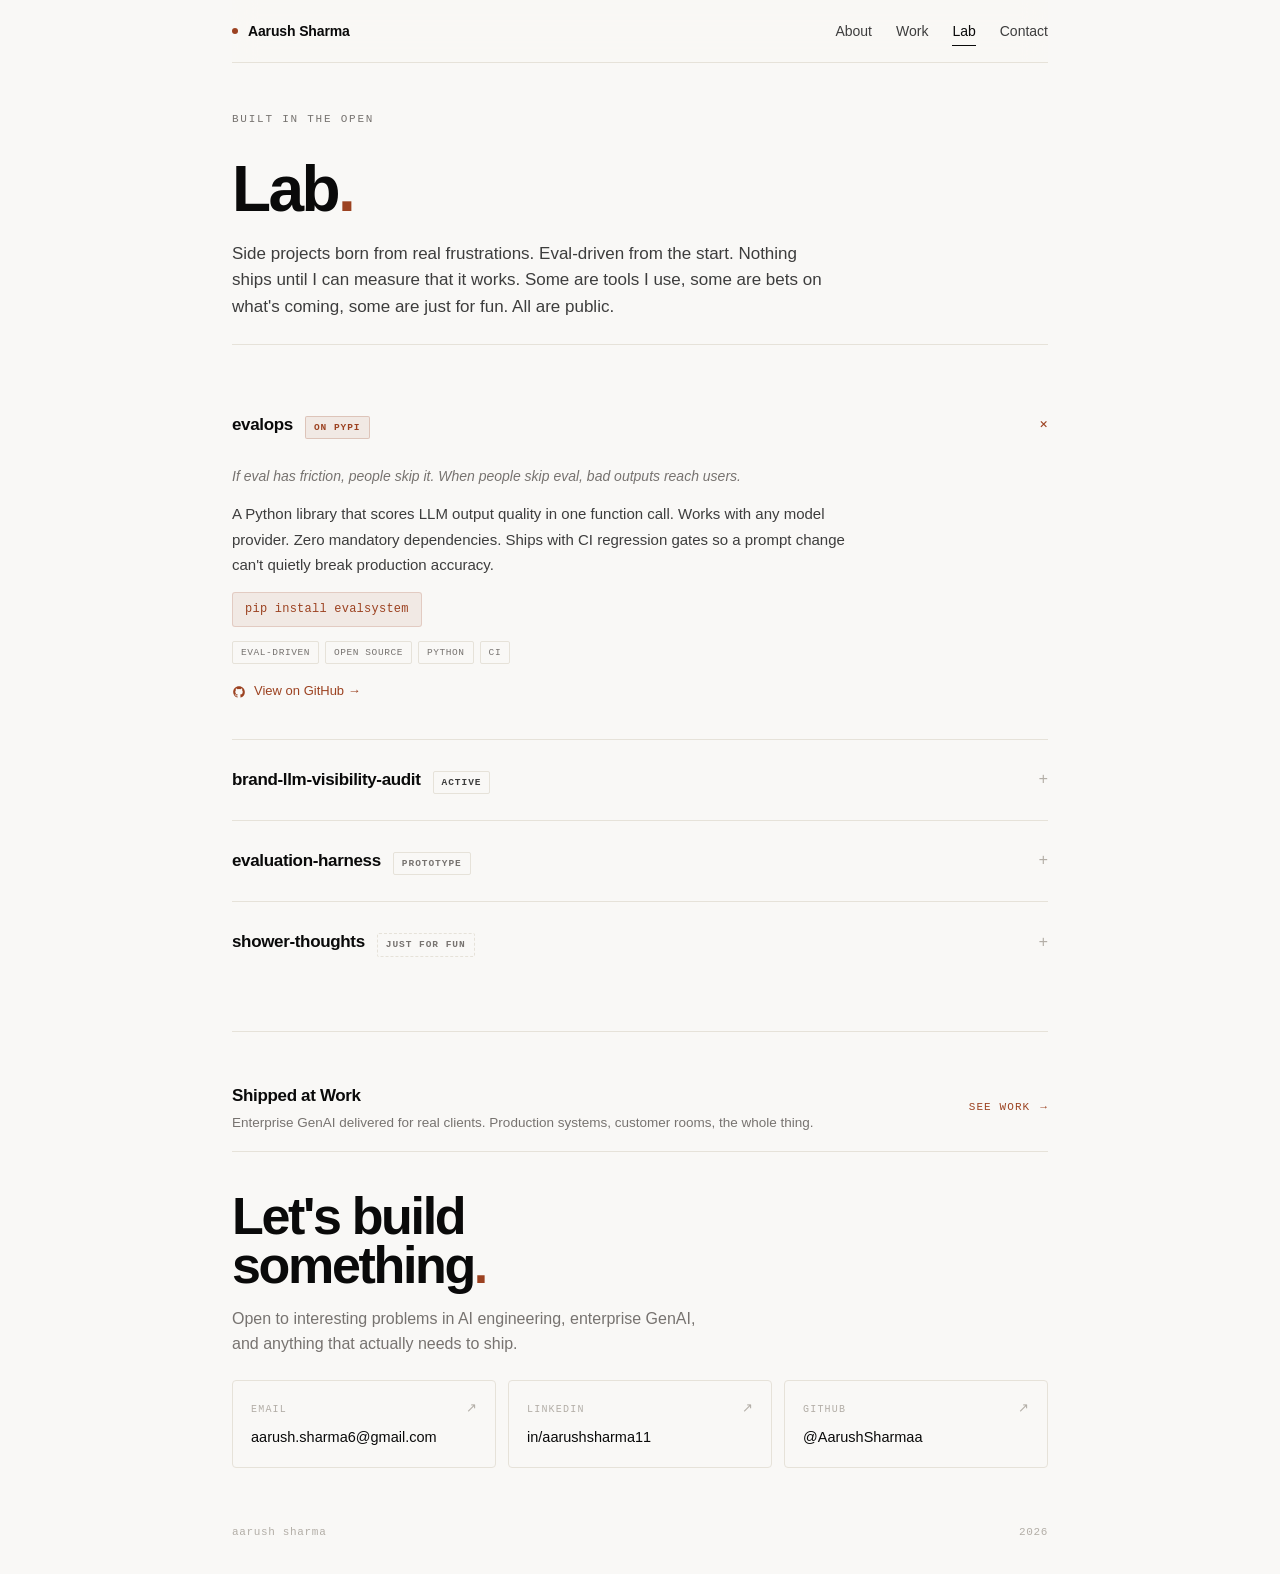
==== commit f4fd3527: "Redesign portfolio: pure HTML+CSS, tighter spacing, classier copy Strip JavaScript entirely. Lab acc" ====
--- a/projects.html
+++ b/projects.html
@@ -1,185 +1,184 @@
 <!DOCTYPE html>
 <html lang="en">
 <head>
-    <meta charset="UTF-8">
-    <meta name="viewport" content="width=device-width, initial-scale=1.0">
-    <title>Lab - Aarush Sharma</title>
-    <link rel="stylesheet" href="styles.css">
-    <meta name="description" content="Side projects by Aarush Sharma - open source tools, eval frameworks, and experiments built in public.">
-    <meta property="og:title" content="Lab - Aarush Sharma">
-    <meta property="og:description" content="Side projects born from real frustrations. Eval-driven from the start, real GitHub repos.">
-    <meta property="og:type" content="website">
-    <meta property="og:url" content="https://aarushsharmaa.github.io/aarush-sharma/projects.html">
-    <meta name="twitter:card" content="summary">
-    <meta name="twitter:title" content="Lab - Aarush Sharma">
-    <meta name="twitter:description" content="Side projects born from real frustrations. Eval-driven from the start, real GitHub repos.">
+  <meta charset="UTF-8">
+  <meta name="viewport" content="width=device-width, initial-scale=1.0">
+  <title>Lab - Aarush Sharma</title>
+  <link rel="stylesheet" href="styles.css">
+  <meta name="description" content="Side projects by Aarush Sharma. Open-source tools, eval frameworks, and experiments built in public.">
+  <meta property="og:title" content="Lab - Aarush Sharma">
+  <meta property="og:description" content="Side projects born from real frustrations. Eval-driven from the start, real GitHub repos.">
+  <meta property="og:type" content="website">
+  <meta property="og:url" content="https://aarushsharmaa.github.io/aarush-sharma/projects.html">
+  <meta name="twitter:card" content="summary">
+  <meta name="twitter:title" content="Lab - Aarush Sharma">
+  <meta name="twitter:description" content="Side projects born from real frustrations. Eval-driven from the start, real GitHub repos.">
 </head>
 <body>
-    <div class="container">
 
-        <nav class="nav">
-            <a href="index.html" class="nav-brand">Aarush Sharma</a>
-            <ul>
-                <li><a href="index.html">About</a></li>
-                <li><a href="work.html">Work</a></li>
-                <li><a href="projects.html" class="active">Lab</a></li>
-                <li><a href="#contact">Contact</a></li>
-            </ul>
-        </nav>
+<div class="container">
 
-        <section class="section">
-            <h2>Built in the Open</h2>
-            <p class="open-intro">Side projects born from real frustrations. I follow eval-driven development - nothing ships until I can measure it works.</p>
+  <nav class="nav">
+    <a href="index.html" class="nav-brand">Aarush Sharma</a>
+    <ul>
+      <li><a href="index.html" class="nav-link">About</a></li>
+      <li><a href="work.html" class="nav-link">Work</a></li>
+      <li><a href="projects.html" class="nav-link active">Lab</a></li>
+      <li><a href="#contact" class="nav-link">Contact</a></li>
+    </ul>
+  </nav>
 
-            <!-- evalops -->
-            <div class="proj-card">
-                <div class="proj-card-header open" onclick="toggle(this)">
-                    <div class="proj-card-left">
-                        <span class="proj-name">evalops</span>
-                        <span class="proj-badge pypi">on pypi</span>
-                    </div>
-                    <span class="proj-toggle">+</span>
-                </div>
-                <div class="proj-card-body open">
-                    <p class="proj-thesis">If eval has friction, people skip it. When people skip eval, bad outputs reach users.</p>
-                    <p class="proj-body">
-                        A Python library that scores LLM output quality in one function call. Works with any model provider. Zero mandatory dependencies. Ships with CI regression gates so a prompt change can't quietly break production accuracy.
-                    </p>
-                    <div class="proj-install">pip install evalsystem</div>
-                    <div class="proj-tags">
-                        <span class="ptag">eval-driven</span>
-                        <span class="ptag">open source</span>
-                        <span class="ptag">python</span>
-                        <span class="ptag">CI</span>
-                    </div>
-                    <a href="https://github.com/AarushSharmaa/evalops" target="_blank" class="proj-gh">
-                        <svg viewBox="0 0 24 24" fill="currentColor"><path d="M12 2C6.477 2 2 6.484 2 12.017c0 4.425 2.865 8.18 6.839 9.504.5.092.682-.217.682-.483 0-.237-.008-.868-.013-1.703-2.782.605-3.369-1.343-3.369-1.343-.454-1.158-1.11-1.466-1.11-1.466-.908-.62.069-.608.069-.608 1.003.07 1.531 1.032 1.531 1.032.892 1.53 2.341 1.088 2.91.832.092-.647.35-1.088.636-1.338-2.22-.253-4.555-1.113-4.555-4.951 0-1.093.39-1.988 1.029-2.688-.103-.253-.446-1.272.098-2.65 0 0 .84-.27 2.75 1.026A9.564 9.564 0 0 1 12 6.844a9.59 9.59 0 0 1 2.504.337c1.909-1.296 2.747-1.027 2.747-1.027.546 1.379.202 2.398.1 2.651.64.7 1.028 1.595 1.028 2.688 0 3.848-2.339 4.695-4.566 4.943.359.309.678.92.678 1.855 0 1.338-.012 2.419-.012 2.747 0 .268.18.58.688.482A10.02 10.02 0 0 0 22 12.017C22 6.484 17.522 2 12 2z"/></svg>
-                        View on GitHub
-                    </a>
-                </div>
-            </div>
+  <header class="page-header">
+    <div class="eyebrow">Built in the Open</div>
+    <h1>Lab<span class="dot">.</span></h1>
+    <p>Side projects born from real frustrations. Eval-driven from the start. Nothing ships until I can measure that it works. Some are tools I use, some are bets on what's coming, some are just for fun. All are public.</p>
+  </header>
 
-            <!-- brand-llm-visibility-audit -->
-            <div class="proj-card">
-                <div class="proj-card-header" onclick="toggle(this)">
-                    <div class="proj-card-left">
-                        <span class="proj-name">brand-llm-visibility-audit</span>
-                        <span class="proj-badge active">active</span>
-                    </div>
-                    <span class="proj-toggle">+</span>
-                </div>
-                <div class="proj-card-body">
-                    <p class="proj-thesis">AI models are becoming the first stop for purchase decisions. No established playbook exists for optimizing brand presence in LLM responses.</p>
-                    <p class="proj-body">
-                        When someone asks ChatGPT "best CRM?", most companies have no idea what comes back. This runs a <strong>4-stage agentic pipeline</strong> across multiple AI models: audit current visibility, send a probe agent to dig into gaps, run cross-model diagnosis, then output a concrete GEO playbook with prioritized actions.
-                    </p>
-                    <div class="proj-tags">
-                        <span class="ptag">agentic</span>
-                        <span class="ptag">open source</span>
-                        <span class="ptag">219 unit tests</span>
-                        <span class="ptag">multi-model</span>
-                    </div>
-                    <a href="https://github.com/AarushSharmaa/brand-llm-visibility-audit" target="_blank" class="proj-gh">
-                        <svg viewBox="0 0 24 24" fill="currentColor"><path d="M12 2C6.477 2 2 6.484 2 12.017c0 4.425 2.865 8.18 6.839 9.504.5.092.682-.217.682-.483 0-.237-.008-.868-.013-1.703-2.782.605-3.369-1.343-3.369-1.343-.454-1.158-1.11-1.466-1.11-1.466-.908-.62.069-.608.069-.608 1.003.07 1.531 1.032 1.531 1.032.892 1.53 2.341 1.088 2.91.832.092-.647.35-1.088.636-1.338-2.22-.253-4.555-1.113-4.555-4.951 0-1.093.39-1.988 1.029-2.688-.103-.253-.446-1.272.098-2.65 0 0 .84-.27 2.75 1.026A9.564 9.564 0 0 1 12 6.844a9.59 9.59 0 0 1 2.504.337c1.909-1.296 2.747-1.027 2.747-1.027.546 1.379.202 2.398.1 2.651.64.7 1.028 1.595 1.028 2.688 0 3.848-2.339 4.695-4.566 4.943.359.309.678.92.678 1.855 0 1.338-.012 2.419-.012 2.747 0 .268.18.58.688.482A10.02 10.02 0 0 0 22 12.017C22 6.484 17.522 2 12 2z"/></svg>
-                        View on GitHub
-                    </a>
-                </div>
-            </div>
+  <section class="section">
 
-            <!-- evaluation-harness -->
-            <div class="proj-card">
-                <div class="proj-card-header" onclick="toggle(this)">
-                    <div class="proj-card-left">
-                        <span class="proj-name">evaluation-harness</span>
-                        <span class="proj-badge proto">prototype</span>
-                    </div>
-                    <span class="proj-toggle">+</span>
-                </div>
-                <div class="proj-card-body">
-                    <p class="proj-thesis">Eval before you build. Know if the problem is solvable with your current approach before spending cycles iterating.</p>
-                    <p class="proj-body">
-                        A prompt evaluation harness for VLM-based extraction on freight documents. Compares three strategies - naive, structured, few-shot - against ground truth and classifies every failure: is it layout ambiguity, format variance, scan quality, or something a better prompt can actually fix? The taxonomy tells teams what to iterate on and what to stop wasting time on.
-                    </p>
-                    <div class="proj-tags">
-                        <span class="ptag">eval-driven</span>
-                        <span class="ptag">multimodal</span>
-                        <span class="ptag">open source</span>
-                        <span class="ptag">3 prompt strategies</span>
-                    </div>
-                    <a href="https://github.com/AarushSharmaa/evaluation-harness" target="_blank" class="proj-gh">
-                        <svg viewBox="0 0 24 24" fill="currentColor"><path d="M12 2C6.477 2 2 6.484 2 12.017c0 4.425 2.865 8.18 6.839 9.504.5.092.682-.217.682-.483 0-.237-.008-.868-.013-1.703-2.782.605-3.369-1.343-3.369-1.343-.454-1.158-1.11-1.466-1.11-1.466-.908-.62.069-.608.069-.608 1.003.07 1.531 1.032 1.531 1.032.892 1.53 2.341 1.088 2.91.832.092-.647.35-1.088.636-1.338-2.22-.253-4.555-1.113-4.555-4.951 0-1.093.39-1.988 1.029-2.688-.103-.253-.446-1.272.098-2.65 0 0 .84-.27 2.75 1.026A9.564 9.564 0 0 1 12 6.844a9.59 9.59 0 0 1 2.504.337c1.909-1.296 2.747-1.027 2.747-1.027.546 1.379.202 2.398.1 2.651.64.7 1.028 1.595 1.028 2.688 0 3.848-2.339 4.695-4.566 4.943.359.309.678.92.678 1.855 0 1.338-.012 2.419-.012 2.747 0 .268.18.58.688.482A10.02 10.02 0 0 0 22 12.017C22 6.484 17.522 2 12 2z"/></svg>
-                        View on GitHub
-                    </a>
-                </div>
-            </div>
+    <details class="proj-card" open>
+      <summary>
+        <div class="proj-card-left">
+          <span class="proj-name">evalops</span>
+          <span class="proj-badge pypi">on pypi</span>
+        </div>
+        <span class="proj-toggle">+</span>
+      </summary>
+      <div class="proj-card-body">
+        <p class="proj-thesis">If eval has friction, people skip it. When people skip eval, bad outputs reach users.</p>
+        <p class="proj-body">A Python library that scores LLM output quality in one function call. Works with any model provider. Zero mandatory dependencies. Ships with CI regression gates so a prompt change can't quietly break production accuracy.</p>
+        <div class="proj-install">pip install evalsystem</div>
+        <div class="proj-tags">
+          <span class="ptag">eval-driven</span>
+          <span class="ptag">open source</span>
+          <span class="ptag">python</span>
+          <span class="ptag">CI</span>
+        </div>
+        <a href="https://github.com/AarushSharmaa/evalops" target="_blank" rel="noopener" class="proj-gh">
+          <svg viewBox="0 0 24 24" fill="currentColor"><path d="M12 2C6.477 2 2 6.484 2 12.017c0 4.425 2.865 8.18 6.839 9.504.5.092.682-.217.682-.483 0-.237-.008-.868-.013-1.703-2.782.605-3.369-1.343-3.369-1.343-.454-1.158-1.11-1.466-1.11-1.466-.908-.62.069-.608.069-.608 1.003.07 1.531 1.032 1.531 1.032.892 1.53 2.341 1.088 2.91.832.092-.647.35-1.088.636-1.338-2.22-.253-4.555-1.113-4.555-4.951 0-1.093.39-1.988 1.029-2.688-.103-.253-.446-1.272.098-2.65 0 0 .84-.27 2.75 1.026A9.564 9.564 0 0 1 12 6.844a9.59 9.59 0 0 1 2.504.337c1.909-1.296 2.747-1.027 2.747-1.027.546 1.379.202 2.398.1 2.651.64.7 1.028 1.595 1.028 2.688 0 3.848-2.339 4.695-4.566 4.943.359.309.678.92.678 1.855 0 1.338-.012 2.419-.012 2.747 0 .268.18.58.688.482A10.02 10.02 0 0 0 22 12.017C22 6.484 17.522 2 12 2z"/></svg>
+          View on GitHub →
+        </a>
+      </div>
+    </details>
 
-            <!-- shower-thoughts -->
-            <div class="proj-card">
-                <div class="proj-card-header" onclick="toggle(this)">
-                    <div class="proj-card-left">
-                        <span class="proj-name">shower-thoughts</span>
-                        <span class="proj-badge fun">just for fun</span>
-                    </div>
-                    <span class="proj-toggle">+</span>
-                </div>
-                <div class="proj-card-body">
-                    <p class="proj-thesis">You learn agent patterns better when the stakes are low and the feedback loop is fast.</p>
-                    <p class="proj-body">
-                        Type a shower thought. Four AI agents debate it: an Optimist argues why you're brilliant, a Cynic finds the fatal flaw, a Researcher searches the web for prior art, and a Judge delivers the verdict. Built to explore multi-agent orchestration, role-based personas, and tool use in a context where experimentation is the point.
-                    </p>
-                    <div class="proj-tags">
-                        <span class="ptag">multi-agent</span>
-                        <span class="ptag">crewai</span>
-                        <span class="ptag">streamlit</span>
-                        <span class="ptag">open source</span>
-                    </div>
-                    <a href="https://github.com/AarushSharmaa/shower-thoughts" target="_blank" class="proj-gh">
-                        <svg viewBox="0 0 24 24" fill="currentColor"><path d="M12 2C6.477 2 2 6.484 2 12.017c0 4.425 2.865 8.18 6.839 9.504.5.092.682-.217.682-.483 0-.237-.008-.868-.013-1.703-2.782.605-3.369-1.343-3.369-1.343-.454-1.158-1.11-1.466-1.11-1.466-.908-.62.069-.608.069-.608 1.003.07 1.531 1.032 1.531 1.032.892 1.53 2.341 1.088 2.91.832.092-.647.35-1.088.636-1.338-2.22-.253-4.555-1.113-4.555-4.951 0-1.093.39-1.988 1.029-2.688-.103-.253-.446-1.272.098-2.65 0 0 .84-.27 2.75 1.026A9.564 9.564 0 0 1 12 6.844a9.59 9.59 0 0 1 2.504.337c1.909-1.296 2.747-1.027 2.747-1.027.546 1.379.202 2.398.1 2.651.64.7 1.028 1.595 1.028 2.688 0 3.848-2.339 4.695-4.566 4.943.359.309.678.92.678 1.855 0 1.338-.012 2.419-.012 2.747 0 .268.18.58.688.482A10.02 10.02 0 0 0 22 12.017C22 6.484 17.522 2 12 2z"/></svg>
-                        View on GitHub
-                    </a>
-                </div>
-            </div>
+    <details class="proj-card">
+      <summary>
+        <div class="proj-card-left">
+          <span class="proj-name">brand-llm-visibility-audit</span>
+          <span class="proj-badge active">active</span>
+        </div>
+        <span class="proj-toggle">+</span>
+      </summary>
+      <div class="proj-card-body">
+        <p class="proj-thesis">AI models are becoming the first stop for purchase decisions. No established playbook exists for optimizing brand presence in LLM responses.</p>
+        <p class="proj-body">When someone asks ChatGPT "best CRM?", most companies have no idea what comes back. This runs a <strong>4-stage agentic pipeline</strong> across multiple AI models: audit current visibility, send a probe agent to dig into gaps, run cross-model diagnosis, then output a concrete GEO playbook with prioritized actions.</p>
+        <div class="proj-tags">
+          <span class="ptag">agentic</span>
+          <span class="ptag">open source</span>
+          <span class="ptag">219 unit tests</span>
+          <span class="ptag">multi-model</span>
+        </div>
+        <a href="https://github.com/AarushSharmaa/brand-llm-visibility-audit" target="_blank" rel="noopener" class="proj-gh">
+          <svg viewBox="0 0 24 24" fill="currentColor"><path d="M12 2C6.477 2 2 6.484 2 12.017c0 4.425 2.865 8.18 6.839 9.504.5.092.682-.217.682-.483 0-.237-.008-.868-.013-1.703-2.782.605-3.369-1.343-3.369-1.343-.454-1.158-1.11-1.466-1.11-1.466-.908-.62.069-.608.069-.608 1.003.07 1.531 1.032 1.531 1.032.892 1.53 2.341 1.088 2.91.832.092-.647.35-1.088.636-1.338-2.22-.253-4.555-1.113-4.555-4.951 0-1.093.39-1.988 1.029-2.688-.103-.253-.446-1.272.098-2.65 0 0 .84-.27 2.75 1.026A9.564 9.564 0 0 1 12 6.844a9.59 9.59 0 0 1 2.504.337c1.909-1.296 2.747-1.027 2.747-1.027.546 1.379.202 2.398.1 2.651.64.7 1.028 1.595 1.028 2.688 0 3.848-2.339 4.695-4.566 4.943.359.309.678.92.678 1.855 0 1.338-.012 2.419-.012 2.747 0 .268.18.58.688.482A10.02 10.02 0 0 0 22 12.017C22 6.484 17.522 2 12 2z"/></svg>
+          View on GitHub →
+        </a>
+      </div>
+    </details>
 
-        </section>
+    <details class="proj-card">
+      <summary>
+        <div class="proj-card-left">
+          <span class="proj-name">evaluation-harness</span>
+          <span class="proj-badge proto">prototype</span>
+        </div>
+        <span class="proj-toggle">+</span>
+      </summary>
+      <div class="proj-card-body">
+        <p class="proj-thesis">Eval before you build. Know if the problem is solvable with your current approach before spending cycles iterating.</p>
+        <p class="proj-body">A prompt evaluation harness for VLM-based extraction on freight documents. Compares three strategies (naive, structured, few-shot) against ground truth and classifies every failure: is it layout ambiguity, format variance, scan quality, or something a better prompt can actually fix? The taxonomy tells teams what to iterate on and what to stop wasting time on.</p>
+        <div class="proj-tags">
+          <span class="ptag">eval-driven</span>
+          <span class="ptag">multimodal</span>
+          <span class="ptag">open source</span>
+          <span class="ptag">3 prompt strategies</span>
+        </div>
+        <a href="https://github.com/AarushSharmaa/evaluation-harness" target="_blank" rel="noopener" class="proj-gh">
+          <svg viewBox="0 0 24 24" fill="currentColor"><path d="M12 2C6.477 2 2 6.484 2 12.017c0 4.425 2.865 8.18 6.839 9.504.5.092.682-.217.682-.483 0-.237-.008-.868-.013-1.703-2.782.605-3.369-1.343-3.369-1.343-.454-1.158-1.11-1.466-1.11-1.466-.908-.62.069-.608.069-.608 1.003.07 1.531 1.032 1.531 1.032.892 1.53 2.341 1.088 2.91.832.092-.647.35-1.088.636-1.338-2.22-.253-4.555-1.113-4.555-4.951 0-1.093.39-1.988 1.029-2.688-.103-.253-.446-1.272.098-2.65 0 0 .84-.27 2.75 1.026A9.564 9.564 0 0 1 12 6.844a9.59 9.59 0 0 1 2.504.337c1.909-1.296 2.747-1.027 2.747-1.027.546 1.379.202 2.398.1 2.651.64.7 1.028 1.595 1.028 2.688 0 3.848-2.339 4.695-4.566 4.943.359.309.678.92.678 1.855 0 1.338-.012 2.419-.012 2.747 0 .268.18.58.688.482A10.02 10.02 0 0 0 22 12.017C22 6.484 17.522 2 12 2z"/></svg>
+          View on GitHub →
+        </a>
+      </div>
+    </details>
 
-        <section class="contact" id="contact">
-            <h2>Let's build something.</h2>
-            <p class="contact-sub">Open to interesting problems in AI engineering, enterprise GenAI,<br>and anything that actually needs to ship.</p>
-            <div class="contact-links">
-                <a href="mailto:aarush.sharma6@gmail.com" class="clink" id="email-link" onclick="copyEmail(event)">
-                    <svg viewBox="0 0 24 24" fill="none" stroke="currentColor" stroke-width="1.5" stroke-linecap="round" stroke-linejoin="round"><rect x="2" y="4" width="20" height="16" rx="2"/><path d="m22 7-8.97 5.7a1.94 1.94 0 0 1-2.06 0L2 7"/></svg>
-                    aarush.sharma6@gmail.com
-                </a>
-                <a href="https://linkedin.com/in/aarushsharma11" target="_blank" class="clink">
-                    <svg viewBox="0 0 24 24" fill="currentColor"><path d="M16 8a6 6 0 0 1 6 6v7h-4v-7a2 2 0 0 0-2-2 2 2 0 0 0-2 2v7h-4v-7a6 6 0 0 1 6-6z"/><rect x="2" y="9" width="4" height="12"/><circle cx="4" cy="4" r="2"/></svg>
-                    LinkedIn
-                </a>
-                <a href="https://github.com/AarushSharmaa" target="_blank" class="clink">
-                    <svg viewBox="0 0 24 24" fill="currentColor"><path d="M12 2C6.477 2 2 6.484 2 12.017c0 4.425 2.865 8.18 6.839 9.504.5.092.682-.217.682-.483 0-.237-.008-.868-.013-1.703-2.782.605-3.369-1.343-3.369-1.343-.454-1.158-1.11-1.466-1.11-1.466-.908-.62.069-.608.069-.608 1.003.07 1.531 1.032 1.531 1.032.892 1.53 2.341 1.088 2.91.832.092-.647.35-1.088.636-1.338-2.22-.253-4.555-1.113-4.555-4.951 0-1.093.39-1.988 1.029-2.688-.103-.253-.446-1.272.098-2.65 0 0 .84-.27 2.75 1.026A9.564 9.564 0 0 1 12 6.844a9.59 9.59 0 0 1 2.504.337c1.909-1.296 2.747-1.027 2.747-1.027.546 1.379.202 2.398.1 2.651.64.7 1.028 1.595 1.028 2.688 0 3.848-2.339 4.695-4.566 4.943.359.309.678.92.678 1.855 0 1.338-.012 2.419-.012 2.747 0 .268.18.58.688.482A10.02 10.02 0 0 0 22 12.017C22 6.484 17.522 2 12 2z"/></svg>
-                    GitHub
-                </a>
-            </div>
-        </section>
+    <details class="proj-card">
+      <summary>
+        <div class="proj-card-left">
+          <span class="proj-name">shower-thoughts</span>
+          <span class="proj-badge fun">just for fun</span>
+        </div>
+        <span class="proj-toggle">+</span>
+      </summary>
+      <div class="proj-card-body">
+        <p class="proj-thesis">You learn agent patterns better when the stakes are low and the feedback loop is fast.</p>
+        <p class="proj-body">Type a shower thought. Four AI agents debate it: an Optimist argues why you're brilliant, a Cynic finds the fatal flaw, a Researcher searches the web for prior art, and a Judge delivers the verdict. Built to explore multi-agent orchestration, role-based personas, and tool use in a context where experimentation is the point.</p>
+        <div class="proj-tags">
+          <span class="ptag">multi-agent</span>
+          <span class="ptag">crewai</span>
+          <span class="ptag">streamlit</span>
+          <span class="ptag">open source</span>
+        </div>
+        <a href="https://github.com/AarushSharmaa/shower-thoughts" target="_blank" rel="noopener" class="proj-gh">
+          <svg viewBox="0 0 24 24" fill="currentColor"><path d="M12 2C6.477 2 2 6.484 2 12.017c0 4.425 2.865 8.18 6.839 9.504.5.092.682-.217.682-.483 0-.237-.008-.868-.013-1.703-2.782.605-3.369-1.343-3.369-1.343-.454-1.158-1.11-1.466-1.11-1.466-.908-.62.069-.608.069-.608 1.003.07 1.531 1.032 1.531 1.032.892 1.53 2.341 1.088 2.91.832.092-.647.35-1.088.636-1.338-2.22-.253-4.555-1.113-4.555-4.951 0-1.093.39-1.988 1.029-2.688-.103-.253-.446-1.272.098-2.65 0 0 .84-.27 2.75 1.026A9.564 9.564 0 0 1 12 6.844a9.59 9.59 0 0 1 2.504.337c1.909-1.296 2.747-1.027 2.747-1.027.546 1.379.202 2.398.1 2.651.64.7 1.028 1.595 1.028 2.688 0 3.848-2.339 4.695-4.566 4.943.359.309.678.92.678 1.855 0 1.338-.012 2.419-.012 2.747 0 .268.18.58.688.482A10.02 10.02 0 0 0 22 12.017C22 6.484 17.522 2 12 2z"/></svg>
+          View on GitHub →
+        </a>
+      </div>
+    </details>
 
-        <footer class="footer">aarush sharma · 2026</footer>
+  </section>
 
-    </div>
-    <script>
-        function toggle(header) {
-            var body = header.nextElementSibling;
-            header.classList.toggle('open');
-            body.classList.toggle('open');
-        }
+  <div class="outro" id="contact">
+    <a href="work.html" class="lab-row">
+      <div class="lab-row-text">
+        <h3>Shipped at Work</h3>
+        <p>Enterprise GenAI delivered for real clients. Production systems, customer rooms, the whole thing.</p>
+      </div>
+      <span class="lab-row-cta">See Work <span class="arrow">→</span></span>
+    </a>
 
-        function copyEmail(e) {
-            e.preventDefault();
-            navigator.clipboard.writeText('aarush.sharma6@gmail.com').then(function() {
-                var l = document.getElementById('email-link');
-                var orig = l.innerHTML;
-                l.innerHTML = l.innerHTML.replace('aarush.sharma6@gmail.com', 'Copied!');
-                setTimeout(function() { l.innerHTML = orig; }, 2000);
-            });
-        }
-    </script>
+    <section class="contact">
+      <h2>Let's build<br>something<span class="dot">.</span></h2>
+      <p class="contact-sub">Open to interesting problems in AI engineering, enterprise GenAI, and anything that actually needs to ship.</p>
+      <div class="contact-links">
+        <a href="mailto:aarush.sharma6@gmail.com" class="clink">
+          <div class="clink-row">
+            <span class="clink-label">Email</span>
+            <span class="clink-arrow">↗</span>
+          </div>
+          <span class="clink-value">aarush.sharma6@gmail.com</span>
+        </a>
+        <a href="https://linkedin.com/in/aarushsharma11" target="_blank" rel="noopener" class="clink">
+          <div class="clink-row">
+            <span class="clink-label">LinkedIn</span>
+            <span class="clink-arrow">↗</span>
+          </div>
+          <span class="clink-value">in/aarushsharma11</span>
+        </a>
+        <a href="https://github.com/AarushSharmaa" target="_blank" rel="noopener" class="clink">
+          <div class="clink-row">
+            <span class="clink-label">GitHub</span>
+            <span class="clink-arrow">↗</span>
+          </div>
+          <span class="clink-value">@AarushSharmaa</span>
+        </a>
+      </div>
+    </section>
+  </div>
+
+  <footer class="footer">
+    <span>aarush sharma</span>
+    <span>2026</span>
+  </footer>
+
+</div>
+
 </body>
 </html>
--- a/styles.css
+++ b/styles.css
@@ -1,583 +1,755 @@
+/* ────────────────────────────────────────
+   Aarush Sharma - Portfolio
+   Pure HTML + CSS, no JavaScript.
+   ──────────────────────────────────────── */
+
 *, *::before, *::after { margin: 0; padding: 0; box-sizing: border-box; }
 
 :root {
-    --bg:     #ffffff;
-    --ink:    #111827;
-    --ink-2:  #4b5563;
-    --ink-3:  #9ca3af;
-    --ink-4:  #d1d5db;
-    --accent: #4f46e5;
-    --border: #e5e7eb;
-    --dark:   #0f172a;
-    --mono:   'SF Mono', 'Fira Code', 'Consolas', 'Menlo', monospace;
-}
-
+  --bg:           #f9f8f6;
+  --ink:          #0a0a0a;
+  --ink-2:        #3d3d3d;
+  --ink-3:        #777370;
+  --ink-4:        #b3aea7;
+  --hairline:     #e6e2d9;
+  --accent:       #9c4221;
+  --accent-soft:  rgba(156, 66, 33, 0.08);
+  --mono:         'JetBrains Mono', 'SF Mono', 'Fira Code', Consolas, Menlo, monospace;
+  --sans:         -apple-system, BlinkMacSystemFont, 'Inter', 'Segoe UI', sans-serif;
+}
+
+html { scroll-behavior: smooth; }
 body {
-    font-family: -apple-system, BlinkMacSystemFont, 'Segoe UI', sans-serif;
-    background: var(--bg);
-    color: var(--ink);
-    -webkit-font-smoothing: antialiased;
-    line-height: 1.6;
-}
-
+  font-family: var(--sans);
+  background: var(--bg);
+  color: var(--ink);
+  -webkit-font-smoothing: antialiased;
+  line-height: 1.6;
+  font-size: 17px;
+  text-rendering: optimizeLegibility;
+  overflow-x: hidden;
+}
+::selection { background: var(--accent); color: var(--bg); }
+
+@keyframes breathe {
+  0%, 100% { opacity: 1; transform: scale(1); }
+  50%      { opacity: 0.25; transform: scale(0.55); }
+}
+
+/* ── Container ── */
 .container {
-    max-width: 720px;
-    margin: 0 auto;
-    padding: 0 28px;
-}
-
-/* Nav */
+  max-width: 880px;
+  margin: 0 auto;
+  padding: 0 32px;
+}
+
+/* ── Nav ── */
 .nav {
-    display: flex;
-    justify-content: space-between;
-    align-items: center;
-    padding: 26px 0;
-    margin-bottom: 72px;
-    border-bottom: 1px solid var(--border);
-}
-
+  display: flex;
+  justify-content: space-between;
+  align-items: center;
+  padding: 16px 0;
+  margin-bottom: 40px;
+  position: sticky;
+  top: 0;
+  background: rgba(249, 248, 246, 0.82);
+  backdrop-filter: saturate(180%) blur(12px);
+  -webkit-backdrop-filter: saturate(180%) blur(12px);
+  z-index: 20;
+  border-bottom: 1px solid var(--hairline);
+}
 .nav-brand {
-    font-size: 14px;
-    font-weight: 600;
-    color: var(--ink);
-    text-decoration: none;
-    letter-spacing: -0.015em;
-}
-
+  font-size: 14px;
+  font-weight: 600;
+  color: var(--ink);
+  text-decoration: none;
+  letter-spacing: -0.01em;
+  display: inline-flex;
+  align-items: center;
+  gap: 10px;
+}
+.nav-brand::before {
+  content: '';
+  width: 6px; height: 6px;
+  border-radius: 50%;
+  background: var(--accent);
+  animation: breathe 3s ease-in-out infinite;
+}
 .nav ul { list-style: none; display: flex; gap: 24px; }
-
-.nav a {
-    font-size: 13px;
-    color: var(--ink-4);
-    text-decoration: none;
-    transition: color 0.12s;
-}
-
-.nav a:hover, .nav a.active { color: var(--ink); }
-
-/* Hero */
-.hero { margin-bottom: 72px; }
-
+.nav-link {
+  font-size: 14px;
+  color: var(--ink-2);
+  text-decoration: none;
+  position: relative;
+  padding: 4px 0;
+  transition: color 220ms ease;
+  display: inline-block;
+}
+.nav-link::after {
+  content: '';
+  position: absolute;
+  left: 0; right: 0; bottom: 0;
+  height: 1px;
+  background: currentColor;
+  transform: scaleX(0);
+  transform-origin: left;
+  transition: transform 260ms cubic-bezier(.4, 0, .2, 1);
+}
+.nav-link:hover { color: var(--ink); }
+.nav-link:hover::after,
+.nav-link.active::after { transform: scaleX(1); }
+.nav-link.active { color: var(--ink); }
+
+/* ── Eyebrow ── */
 .eyebrow {
-    font-family: var(--mono);
-    font-size: 10.5px;
-    color: var(--accent);
-    letter-spacing: 0.1em;
-    text-transform: uppercase;
-    margin-bottom: 18px;
-}
-
+  font-family: var(--mono);
+  font-size: 11px;
+  color: var(--ink-3);
+  letter-spacing: 0.16em;
+  text-transform: uppercase;
+  margin-bottom: 28px;
+}
+
+/* ── Hero (index) ── */
+.hero {
+  padding: 8px 0 0;
+  margin-bottom: 48px;
+}
 .hero h1 {
-    font-size: 42px;
-    font-weight: 600;
-    letter-spacing: -0.04em;
-    line-height: 1.1;
-    color: var(--ink);
-    margin-bottom: 20px;
-}
-
-.hero-body {
-    font-size: 15.5px;
-    color: var(--ink-2);
-    line-height: 1.85;
-    max-width: 540px;
-    margin-bottom: 14px;
-}
-
-.hero-body:last-of-type { margin-bottom: 0; }
-.hero-body strong { color: var(--ink); font-weight: 600; }
-
-.tags {
-    display: flex;
-    flex-wrap: wrap;
-    align-items: center;
-    margin-top: 28px;
-}
-
-.tag { font-size: 12px; color: var(--ink-3); }
-.tag-dot { font-size: 12px; color: var(--ink-4); padding: 0 8px; }
-
-/* Section */
-.section { margin-bottom: 64px; }
-
-.section-label,
-.section > h2 {
-    font-size: 9.5px;
-    font-weight: 700;
-    text-transform: uppercase;
-    letter-spacing: 0.2em;
-    color: var(--ink-3);
-    margin-bottom: 28px;
-}
-
-/* Experience */
+  font-size: clamp(34px, 10.5vw, 88px);
+  font-weight: 600;
+  letter-spacing: -0.045em;
+  line-height: 0.95;
+  color: var(--ink);
+  margin-bottom: 28px;
+  white-space: nowrap;
+}
+.hero h1 .dot { color: var(--accent); }
+
+.hero-body-grid {
+  display: grid;
+  gap: 20px;
+  max-width: 640px;
+}
+.hero-lead {
+  font-size: 19px;
+  color: var(--ink-2);
+  line-height: 1.5;
+  letter-spacing: -0.005em;
+}
+.hero-lead strong { color: var(--ink); font-weight: 600; }
+.hero-sub {
+  font-size: 15px;
+  color: var(--ink-3);
+  line-height: 1.7;
+}
+.hero-sub strong { color: var(--ink-2); font-weight: 500; }
+
+.meta-strip {
+  margin-top: 24px;
+  display: flex;
+  flex-wrap: wrap;
+  font-family: var(--mono);
+  font-size: 11px;
+  color: var(--ink-3);
+  letter-spacing: 0.04em;
+  padding-top: 16px;
+  border-top: 1px solid var(--hairline);
+}
+.meta-strip .item {
+  display: inline-flex;
+  align-items: center;
+  gap: 8px;
+  padding-right: 18px;
+  margin-right: 18px;
+  border-right: 1px solid var(--hairline);
+}
+.meta-strip .item:last-child {
+  border-right: none;
+  padding-right: 0;
+  margin-right: 0;
+}
+.meta-strip .dot-live {
+  width: 6px; height: 6px;
+  border-radius: 50%;
+  background: var(--accent);
+  animation: breathe 3s ease-in-out infinite;
+}
+
+/* ── Page header (work, projects) ── */
+.page-header {
+  padding: 8px 0 24px;
+  margin-bottom: 40px;
+  border-bottom: 1px solid var(--hairline);
+}
+.page-header h1 {
+  font-size: clamp(36px, 6vw, 64px);
+  font-weight: 600;
+  letter-spacing: -0.04em;
+  line-height: 1;
+  color: var(--ink);
+  margin-bottom: 20px;
+}
+.page-header h1 .dot { color: var(--accent); }
+.page-header p {
+  font-size: 17px;
+  color: var(--ink-2);
+  line-height: 1.55;
+  max-width: 600px;
+}
+
+/* ── Section system ── */
+.section { margin-bottom: 48px; }
+.section-head {
+  display: flex;
+  align-items: baseline;
+  gap: 16px;
+  margin-bottom: 24px;
+}
+.section-num {
+  font-family: var(--mono);
+  font-size: 11px;
+  color: var(--ink-4);
+  letter-spacing: 0.08em;
+}
+.section-title {
+  font-size: 22px;
+  font-weight: 600;
+  color: var(--ink);
+  letter-spacing: -0.025em;
+}
+.section-rule {
+  flex: 1;
+  height: 1px;
+  background: var(--hairline);
+  align-self: center;
+}
+.section-intro {
+  font-size: 15px;
+  color: var(--ink-3);
+  line-height: 1.7;
+  margin: -16px 0 32px;
+  max-width: 560px;
+}
+
+/* ── Experience (index) ── */
 .exp-item {
-    padding-bottom: 30px;
-    margin-bottom: 30px;
-    border-bottom: 1px solid var(--border);
-}
-
-.exp-item:last-child {
-    border-bottom: none;
-    padding-bottom: 0;
-    margin-bottom: 0;
-}
-
-.exp-header {
-    display: flex;
-    justify-content: space-between;
-    align-items: baseline;
-    flex-wrap: wrap;
-    gap: 4px 16px;
-    margin-bottom: 12px;
-}
-
-.exp-co {
-    font-size: 15px;
-    font-weight: 700;
-    color: var(--ink);
-    letter-spacing: -0.02em;
-}
-
-.exp-meta {
-    font-family: var(--mono);
-    font-size: 10.5px;
-    color: var(--ink-3);
-    display: flex;
-    align-items: center;
-    gap: 6px;
-    white-space: nowrap;
-}
-
-.exp-slash { color: var(--ink-4); }
-
-.alive {
-    width: 5px;
-    height: 5px;
-    border-radius: 50%;
-    background: var(--accent);
-    flex-shrink: 0;
-    animation: breathe 2.6s ease-in-out infinite;
-}
-
-@keyframes breathe {
-    0%, 100% { opacity: 1; transform: scale(1); }
-    50% { opacity: 0.2; transform: scale(0.7); }
-}
-
-ul.bullets { list-style: none; }
-
-ul.bullets li {
-    font-size: 13.5px;
-    color: var(--ink-2);
-    line-height: 1.8;
-    padding-left: 14px;
-    position: relative;
-    margin-bottom: 8px;
-}
-
-ul.bullets li:last-child { margin-bottom: 0; }
-
-ul.bullets li::before {
-    content: '-';
-    position: absolute;
-    left: 0;
-    color: var(--ink-4);
-    line-height: 1.9;
-}
-
-ul.bullets li strong { color: var(--ink); font-weight: 600; }
+  display: grid;
+  grid-template-columns: 160px 1fr;
+  gap: 32px;
+  padding: 18px 0;
+  border-bottom: 1px solid var(--hairline);
+  position: relative;
+  transition: padding-left 280ms cubic-bezier(.2, .8, .2, 1);
+}
+.exp-item:last-child { border-bottom: none; padding-bottom: 0; }
+.exp-item:first-child { padding-top: 4px; }
+.exp-item::before {
+  content: '';
+  position: absolute;
+  left: 0; top: 18px; bottom: 18px;
+  width: 1px;
+  background: var(--accent);
+  transform: scaleY(0);
+  transform-origin: top;
+  transition: transform 360ms cubic-bezier(.2, .8, .2, 1);
+}
+.exp-item:hover::before { transform: scaleY(1); }
+.exp-item:hover { padding-left: 16px; }
+
+.exp-meta { display: flex; flex-direction: column; gap: 4px; }
+.exp-date {
+  font-family: var(--mono);
+  font-size: 11px;
+  color: var(--ink-3);
+  letter-spacing: 0.04em;
+  display: inline-flex;
+  align-items: center;
+  gap: 8px;
+}
+.exp-date .dot-live {
+  width: 5px; height: 5px;
+  border-radius: 50%;
+  background: var(--accent);
+  animation: breathe 3s ease-in-out infinite;
+}
+.exp-elapsed {
+  font-family: var(--mono);
+  font-size: 10px;
+  color: var(--ink-4);
+  letter-spacing: 0.06em;
+}
+.exp-content .exp-title {
+  font-size: 18px;
+  font-weight: 600;
+  color: var(--ink);
+  letter-spacing: -0.02em;
+  margin-bottom: 2px;
+}
+.exp-content .exp-role {
+  font-size: 13.5px;
+  color: var(--ink-3);
+  margin-bottom: 14px;
+}
+
+ul.bullets, ul.project-points { list-style: none; }
+ul.bullets li, ul.project-points li {
+  font-size: 15.5px;
+  color: var(--ink-2);
+  line-height: 1.65;
+  padding-left: 20px;
+  position: relative;
+  margin-bottom: 8px;
+}
+ul.bullets li:last-child,
+ul.project-points li:last-child { margin-bottom: 0; }
+ul.bullets li::before,
+ul.project-points li::before {
+  content: '';
+  position: absolute;
+  left: 0; top: 0.7em;
+  width: 10px; height: 1px;
+  background: var(--ink-4);
+}
+ul.bullets li strong,
+ul.project-points li strong { color: var(--ink); font-weight: 600; }
 
 .yr {
-    font-family: var(--mono);
-    font-size: 9px;
-    font-weight: 700;
-    color: var(--ink-3);
-    background: var(--border);
-    padding: 1px 5px;
-    border-radius: 2px;
-    margin-right: 4px;
-    vertical-align: middle;
-}
-
-/* Recognition */
-.rec-item {
-    display: flex;
-    justify-content: space-between;
-    align-items: baseline;
-    flex-wrap: wrap;
-    gap: 4px 16px;
-    padding: 12px 0;
-    border-bottom: 1px solid var(--border);
-}
-
-.rec-item:first-child { border-top: 1px solid var(--border); }
-
-.rec-name { font-size: 13.5px; font-weight: 500; color: var(--ink); }
-.rec-note { font-size: 12px; color: var(--ink-3); }
-
-/* Beyond */
-.beyond-text {
-    font-size: 14px;
-    color: var(--ink-3);
-    line-height: 1.95;
-    max-width: 520px;
-}
-
-/* Callout block */
-.open-callout {
-    background: var(--dark);
-    border-radius: 10px;
-    padding: 26px 30px;
-    display: flex;
-    justify-content: space-between;
-    align-items: center;
-    gap: 20px;
-    margin-bottom: 64px;
-}
-
-.open-callout h3 {
-    font-size: 15.5px;
-    font-weight: 500;
-    color: #e2e8f0;
-    letter-spacing: -0.02em;
-    margin-bottom: 4px;
-}
-
-.open-callout p { font-size: 12.5px; color: #475569; }
-
-.open-callout-cta {
-    font-family: var(--mono);
-    font-size: 11px;
-    color: var(--accent);
-    text-decoration: none;
-    white-space: nowrap;
-    flex-shrink: 0;
-    transition: opacity 0.15s;
-}
-
-.open-callout-cta:hover { opacity: 0.65; }
-
-/* Contact section */
-.contact {
-    background: var(--dark);
-    border-radius: 12px;
-    padding: 52px 40px;
-    text-align: center;
-    margin-bottom: 28px;
-}
-
+  font-family: var(--mono);
+  font-size: 10px;
+  color: var(--accent);
+  background: var(--accent-soft);
+  padding: 2px 7px;
+  border-radius: 2px;
+  margin-right: 6px;
+  letter-spacing: 0.05em;
+  vertical-align: 1px;
+}
+
+/* ── Split (Recognition + Beyond on index) ── */
+.split {
+  display: grid;
+  grid-template-columns: 1fr 1fr;
+  gap: 40px;
+  margin-bottom: 48px;
+}
+.split-col .sub-head {
+  display: flex;
+  align-items: baseline;
+  gap: 12px;
+  margin-bottom: 18px;
+  padding-bottom: 12px;
+  border-bottom: 1px solid var(--hairline);
+}
+.split-col .sub-num {
+  font-family: var(--mono);
+  font-size: 10px;
+  color: var(--ink-4);
+  letter-spacing: 0.08em;
+}
+.split-col .sub-title {
+  font-size: 14px;
+  font-weight: 600;
+  color: var(--ink);
+  letter-spacing: -0.015em;
+}
+.rec-line {
+  display: flex;
+  flex-direction: column;
+  gap: 2px;
+  padding: 12px 0;
+  border-bottom: 1px solid var(--hairline);
+}
+.rec-line:last-child { border-bottom: none; padding-bottom: 0; }
+.rec-name { font-size: 14.5px; color: var(--ink); font-weight: 500; }
+.rec-note {
+  font-family: var(--mono);
+  font-size: 10.5px;
+  color: var(--ink-3);
+  letter-spacing: 0.02em;
+}
+.beyond {
+  font-size: 15px;
+  color: var(--ink-3);
+  line-height: 1.7;
+}
+.beyond strong { color: var(--ink-2); font-weight: 500; }
+
+/* ── Project cards (work) ── */
+.project {
+  padding: 22px 0;
+  border-bottom: 1px solid var(--hairline);
+  position: relative;
+  transition: padding-left 280ms cubic-bezier(.2, .8, .2, 1);
+}
+.project:last-child { border-bottom: none; }
+.project::before {
+  content: '';
+  position: absolute;
+  left: 0; top: 22px; bottom: 22px;
+  width: 1px;
+  background: var(--accent);
+  transform: scaleY(0);
+  transform-origin: top;
+  transition: transform 360ms cubic-bezier(.2, .8, .2, 1);
+}
+.project:hover::before { transform: scaleY(1); }
+.project:hover { padding-left: 16px; }
+.project-meta {
+  font-family: var(--mono);
+  font-size: 11px;
+  color: var(--ink-3);
+  letter-spacing: 0.04em;
+  margin-bottom: 8px;
+  line-height: 1.5;
+}
+.project-meta a.proof-link {
+  color: var(--accent);
+  text-decoration: none;
+  transition: opacity 200ms ease;
+}
+.project-meta a.proof-link:hover { opacity: 0.7; }
+.project h3 {
+  font-size: 19px;
+  font-weight: 600;
+  color: var(--ink);
+  letter-spacing: -0.02em;
+  margin-bottom: 14px;
+}
+.poc-intro {
+  font-size: 15px;
+  color: var(--ink-3);
+  line-height: 1.65;
+  margin-bottom: 14px;
+}
+.tech-stack {
+  display: flex;
+  flex-wrap: wrap;
+  gap: 6px;
+  margin-top: 16px;
+}
+.tech {
+  font-family: var(--mono);
+  font-size: 10px;
+  color: var(--ink-3);
+  background: transparent;
+  border: 1px solid var(--hairline);
+  padding: 3px 9px;
+  border-radius: 2px;
+  letter-spacing: 0.04em;
+  transition: border-color 240ms ease, color 240ms ease;
+}
+.project:hover .tech { border-color: rgba(156, 66, 33, 0.22); color: var(--ink-2); }
+
+/* ── Lab cards (projects), native <details> accordion ── */
+.proj-card {
+  padding: 4px 0;
+  border-bottom: 1px solid var(--hairline);
+}
+.proj-card:last-child { border-bottom: none; }
+.proj-card > summary {
+  list-style: none;
+  display: flex;
+  align-items: center;
+  justify-content: space-between;
+  gap: 16px;
+  cursor: pointer;
+  user-select: none;
+  padding: 22px 0;
+  position: relative;
+  transition: padding-left 280ms cubic-bezier(.2, .8, .2, 1);
+}
+.proj-card > summary::-webkit-details-marker { display: none; }
+.proj-card > summary::marker { content: ''; }
+.proj-card > summary:hover { padding-left: 12px; }
+.proj-card-left {
+  display: flex;
+  align-items: baseline;
+  gap: 12px;
+  flex-wrap: wrap;
+}
+.proj-toggle {
+  font-family: var(--mono);
+  font-size: 16px;
+  font-weight: 300;
+  color: var(--ink-4);
+  flex-shrink: 0;
+  line-height: 1;
+  transition: transform 320ms cubic-bezier(.4, 0, .2, 1), color 200ms ease;
+}
+.proj-card > summary:hover .proj-toggle { color: var(--ink-2); }
+.proj-card[open] > summary .proj-toggle { transform: rotate(45deg); color: var(--accent); }
+.proj-card-body { padding: 4px 0 28px; }
+.proj-card[open] .proj-card-body { animation: fadeUp 360ms cubic-bezier(.2, .8, .2, 1); }
+@keyframes fadeUp {
+  from { opacity: 0; transform: translateY(8px); }
+  to   { opacity: 1; transform: none; }
+}
+.proj-name {
+  font-size: 17px;
+  font-weight: 600;
+  color: var(--ink);
+  letter-spacing: -0.02em;
+}
+.proj-badge {
+  font-family: var(--mono);
+  font-size: 9.5px;
+  font-weight: 600;
+  letter-spacing: 0.1em;
+  text-transform: uppercase;
+  padding: 3px 8px;
+  border-radius: 2px;
+  flex-shrink: 0;
+  border: 1px solid;
+}
+.proj-badge.pypi   { background: var(--accent-soft); color: var(--accent); border-color: rgba(156, 66, 33, 0.22); }
+.proj-badge.active { background: transparent; color: var(--ink-2); border-color: var(--hairline); }
+.proj-badge.proto  { background: transparent; color: var(--ink-3); border-color: var(--hairline); }
+.proj-badge.fun    { background: transparent; color: var(--ink-3); border-color: var(--hairline); border-style: dashed; }
+.proj-thesis {
+  font-size: 14px;
+  color: var(--ink-3);
+  font-style: italic;
+  line-height: 1.7;
+  margin-bottom: 12px;
+  max-width: 580px;
+}
+.proj-body {
+  font-size: 15px;
+  color: var(--ink-2);
+  line-height: 1.7;
+  margin-bottom: 14px;
+  max-width: 620px;
+}
+.proj-body strong { color: var(--ink); font-weight: 600; }
+.proj-install {
+  font-family: var(--mono);
+  font-size: 12px;
+  color: var(--accent);
+  background: var(--accent-soft);
+  border: 1px solid rgba(156, 66, 33, 0.18);
+  border-radius: 3px;
+  padding: 7px 12px;
+  display: inline-block;
+  margin-bottom: 14px;
+  letter-spacing: 0.02em;
+}
+.proj-tags {
+  display: flex;
+  flex-wrap: wrap;
+  gap: 6px;
+  margin-bottom: 16px;
+}
+.ptag {
+  font-family: var(--mono);
+  font-size: 9.5px;
+  font-weight: 500;
+  letter-spacing: 0.06em;
+  text-transform: uppercase;
+  padding: 3px 8px;
+  border-radius: 2px;
+  border: 1px solid var(--hairline);
+  color: var(--ink-3);
+}
+.proj-gh {
+  display: inline-flex;
+  align-items: center;
+  gap: 8px;
+  font-size: 13px;
+  color: var(--accent);
+  text-decoration: none;
+  font-weight: 500;
+  transition: gap 240ms ease, opacity 240ms ease;
+}
+.proj-gh:hover { gap: 12px; opacity: 0.8; }
+.proj-gh svg { width: 14px; height: 14px; flex-shrink: 0; }
+
+/* ── Outro (lab callout + contact) ── */
+.outro {
+  margin-top: 48px;
+  padding-top: 32px;
+  border-top: 1px solid var(--hairline);
+}
+.lab-row {
+  display: flex;
+  justify-content: space-between;
+  align-items: center;
+  gap: 24px;
+  padding: 18px 0;
+  margin-bottom: 40px;
+  border-bottom: 1px solid var(--hairline);
+  text-decoration: none;
+  color: inherit;
+  position: relative;
+  transition: padding-left 280ms cubic-bezier(.2, .8, .2, 1);
+}
+.lab-row::after {
+  content: '';
+  position: absolute;
+  left: 0; top: 50%;
+  width: 0; height: 1px;
+  background: var(--accent);
+  transition: width 320ms cubic-bezier(.4, 0, .2, 1);
+}
+.lab-row:hover { padding-left: 16px; }
+.lab-row:hover::after { width: 8px; }
+.lab-row-text h3 {
+  font-size: 17px;
+  font-weight: 600;
+  color: var(--ink);
+  letter-spacing: -0.02em;
+  margin-bottom: 4px;
+}
+.lab-row-text p {
+  font-size: 13.5px;
+  color: var(--ink-3);
+  line-height: 1.5;
+}
+.lab-row-cta {
+  font-family: var(--mono);
+  font-size: 11px;
+  color: var(--accent);
+  letter-spacing: 0.1em;
+  text-transform: uppercase;
+  display: inline-flex;
+  align-items: center;
+  gap: 10px;
+  flex-shrink: 0;
+}
+.lab-row-cta .arrow { transition: transform 280ms ease; display: inline-block; }
+.lab-row:hover .lab-row-cta .arrow { transform: translateX(6px); }
+
+/* ── Contact ── */
 .contact h2 {
-    font-size: 28px;
-    font-weight: 500;
-    color: #e2e8f0;
-    letter-spacing: -0.04em;
-    margin-bottom: 8px;
-}
-
+  font-size: clamp(32px, 5vw, 52px);
+  font-weight: 600;
+  letter-spacing: -0.045em;
+  line-height: 0.95;
+  color: var(--ink);
+  margin-bottom: 16px;
+}
+.contact h2 .dot { color: var(--accent); }
 .contact-sub {
-    font-size: 14px;
-    color: #475569;
-    line-height: 1.75;
-    margin-bottom: 28px;
-}
-
-.contact-links, .links {
-    display: flex;
-    justify-content: center;
-    flex-wrap: wrap;
-    gap: 8px;
-}
-
+  font-size: 16px;
+  color: var(--ink-3);
+  line-height: 1.55;
+  margin-bottom: 24px;
+  max-width: 480px;
+}
+.contact-links {
+  display: grid;
+  grid-template-columns: 1fr 1fr 1fr;
+  gap: 12px;
+  margin-bottom: 40px;
+}
 .clink {
-    display: inline-flex;
-    align-items: center;
-    gap: 7px;
-    font-size: 13px;
-    color: #64748b;
-    text-decoration: none;
-    padding: 9px 18px;
-    border: 1px solid #1e293b;
-    border-radius: 6px;
-    background: #0f172a;
-    transition: color 0.15s, border-color 0.15s;
-}
-
-.clink:hover { color: #cbd5e1; border-color: #334155; }
-.clink svg { width: 14px; height: 14px; flex-shrink: 0; }
-
-/* Site footer */
-.footer, .site-footer {
-    text-align: center;
-    padding: 12px 0 32px;
-    font-size: 11px;
-    color: var(--ink-4);
-    font-family: var(--mono);
-}
-
-/* Professional Projects page */
-.page-header { margin-bottom: 52px; }
-
-.page-header h1 {
-    font-size: 36px;
-    font-weight: 600;
-    letter-spacing: -0.04em;
-    color: var(--ink);
-    margin-bottom: 10px;
-}
-
-.page-header p {
-    font-size: 15px;
-    color: var(--ink-2);
-    line-height: 1.75;
-    max-width: 520px;
-}
-
-.section-intro {
-    font-size: 13.5px;
-    color: var(--ink-3);
-    line-height: 1.75;
-    margin-bottom: 28px;
-    max-width: 520px;
-}
-
-.project {
-    padding-bottom: 36px;
-    margin-bottom: 36px;
-    border-bottom: 1px solid var(--border);
-}
-
-.project:last-child {
-    border-bottom: none;
-    padding-bottom: 0;
-    margin-bottom: 0;
-}
-
-.project h3 {
-    font-size: 15.5px;
-    font-weight: 700;
-    color: var(--ink);
-    letter-spacing: -0.02em;
-    margin-bottom: 6px;
-}
-
-.project-meta {
-    font-family: var(--mono);
-    font-size: 10.5px;
-    color: var(--ink-3);
-    margin-bottom: 14px;
-    line-height: 1.6;
-}
-
-.project-meta a.proof-link {
-    color: var(--accent);
-    text-decoration: none;
-    opacity: 0.8;
-    transition: opacity 0.15s;
-}
-
-.project-meta a.proof-link:hover { opacity: 1; }
-
-.poc-intro {
-    font-size: 13.5px;
-    color: var(--ink-3);
-    line-height: 1.75;
-    margin-bottom: 14px;
-}
-
-ul.project-points { list-style: none; margin-bottom: 0; }
-
-ul.project-points li {
-    font-size: 13.5px;
-    color: var(--ink-2);
-    line-height: 1.8;
-    padding-left: 14px;
-    position: relative;
-    margin-bottom: 8px;
-}
-
-ul.project-points li:last-child { margin-bottom: 0; }
-
-ul.project-points li::before {
-    content: '-';
-    position: absolute;
-    left: 0;
-    color: var(--ink-4);
-    line-height: 1.9;
-}
-
-ul.project-points li strong { color: var(--ink); font-weight: 600; }
-
-.tech-stack {
-    display: flex;
-    flex-wrap: wrap;
-    gap: 6px;
-    margin-top: 14px;
-}
-
-.tech {
-    font-family: var(--mono);
-    font-size: 10px;
-    color: var(--ink-3);
-    background: #f3f4f6;
-    padding: 2px 8px;
-    border-radius: 3px;
-}
-
-/* Lab page */
-.open-intro {
-    font-size: 14px;
-    color: var(--ink-3);
-    line-height: 1.85;
-    max-width: 500px;
-    margin-top: -14px;
-    margin-bottom: 36px;
-}
-
-.proj-card {
-    padding-bottom: 32px;
-    margin-bottom: 32px;
-    border-bottom: 1px solid var(--border);
-}
-
-.proj-card:last-child {
-    border-bottom: none;
-    padding-bottom: 0;
-    margin-bottom: 0;
-}
-
-.proj-card-header {
-    display: flex;
-    align-items: center;
-    justify-content: space-between;
-    gap: 16px;
-    cursor: pointer;
-    user-select: none;
-}
-
-.proj-card-left {
-    display: flex;
-    align-items: baseline;
-    gap: 10px;
-    flex-wrap: wrap;
-}
-
-.proj-toggle {
-    font-size: 18px;
-    font-weight: 300;
-    color: var(--ink-4);
-    flex-shrink: 0;
-    line-height: 1;
-    transition: transform 0.2s ease, color 0.15s;
-}
-
-.proj-card-header:hover .proj-toggle { color: var(--ink-3); }
-.proj-card-header.open .proj-toggle { transform: rotate(45deg); color: var(--ink-2); }
-
-.proj-card-body {
-    display: none;
-    padding-top: 14px;
-}
-
-.proj-card-body.open { display: block; }
-
-.proj-name {
-    font-size: 15px;
-    font-weight: 700;
-    color: var(--ink);
-    letter-spacing: -0.02em;
-}
-
-.proj-badge {
-    font-family: var(--mono);
-    font-size: 9.5px;
-    font-weight: 700;
-    letter-spacing: 0.08em;
-    text-transform: uppercase;
-    padding: 2px 8px;
-    border-radius: 3px;
-    flex-shrink: 0;
-}
-
-.proj-badge.pypi   { background: #ede9fe; color: #5b21b6; }
-.proj-badge.active { background: #f3f4f6; color: #6b7280; }
-.proj-badge.proto  { background: #fff7ed; color: #c2410c; }
-.proj-badge.fun    { background: #fdf2f8; color: #9d174d; }
-
-.proj-thesis {
-    font-size: 13px;
-    color: var(--ink-3);
-    font-style: italic;
-    line-height: 1.7;
-    margin-bottom: 10px;
-}
-
-.proj-body {
-    font-size: 13.5px;
-    color: var(--ink-2);
-    line-height: 1.8;
-    margin-bottom: 12px;
-}
-
-.proj-body strong { color: var(--ink); font-weight: 600; }
-
-.proj-install {
-    font-family: var(--mono);
-    font-size: 11.5px;
-    color: var(--accent);
-    background: #f5f3ff;
-    border: 1px solid #e0e7ff;
-    border-radius: 5px;
-    padding: 6px 12px;
-    display: inline-block;
-    margin-bottom: 12px;
-}
-
-.proj-tags {
-    display: flex;
-    flex-wrap: wrap;
-    gap: 6px;
-    margin-bottom: 12px;
-}
-
-.ptag {
-    font-family: var(--mono);
-    font-size: 9px;
-    font-weight: 600;
-    letter-spacing: 0.05em;
-    text-transform: uppercase;
-    padding: 2px 7px;
-    border-radius: 2px;
-    background: #f3f4f6;
-    color: var(--ink-3);
-}
-
-.proj-gh {
-    display: inline-flex;
-    align-items: center;
-    gap: 6px;
-    font-size: 12.5px;
-    color: var(--accent);
-    text-decoration: none;
-    font-weight: 500;
-    transition: opacity 0.15s;
-}
-
-.proj-gh:hover { opacity: 0.7; }
-.proj-gh svg { width: 14px; height: 14px; flex-shrink: 0; }
-
-/* Mobile */
+  display: flex;
+  flex-direction: column;
+  gap: 6px;
+  padding: 18px;
+  border: 1px solid var(--hairline);
+  border-radius: 4px;
+  color: var(--ink);
+  text-decoration: none;
+  background: transparent;
+  transition: border-color 240ms ease, background 240ms ease, transform 280ms cubic-bezier(.2, .8, .2, 1);
+  position: relative;
+  overflow: hidden;
+}
+.clink:hover {
+  border-color: var(--accent);
+  background: var(--accent-soft);
+  transform: translateY(-2px);
+}
+.clink-row {
+  display: flex;
+  justify-content: space-between;
+  align-items: center;
+}
+.clink-label {
+  font-family: var(--mono);
+  font-size: 10px;
+  color: var(--ink-4);
+  letter-spacing: 0.12em;
+  text-transform: uppercase;
+  transition: color 240ms ease;
+}
+.clink:hover .clink-label { color: var(--accent); }
+.clink-arrow {
+  font-family: var(--mono);
+  font-size: 13px;
+  color: var(--ink-4);
+  transition: transform 280ms ease, color 240ms ease;
+}
+.clink:hover .clink-arrow {
+  transform: translate(4px, -4px);
+  color: var(--accent);
+}
+.clink-value {
+  font-size: 14.5px;
+  color: var(--ink);
+  font-weight: 500;
+  overflow: hidden;
+  text-overflow: ellipsis;
+  white-space: nowrap;
+}
+
+/* ── Footer ── */
+.footer {
+  padding: 16px 0 36px;
+  font-size: 11px;
+  color: var(--ink-4);
+  font-family: var(--mono);
+  letter-spacing: 0.06em;
+  display: flex;
+  justify-content: space-between;
+  align-items: center;
+}
+
+@media (prefers-reduced-motion: reduce) {
+  *, *::before, *::after { animation: none !important; transition: none !important; }
+}
+
+/* ── Responsive ── */
+@media (max-width: 720px) {
+  .split { grid-template-columns: 1fr; gap: 36px; }
+  .contact-links { grid-template-columns: 1fr 1fr; gap: 10px; }
+}
 @media (max-width: 640px) {
-    .container { padding: 0 20px; }
-    .nav { margin-bottom: 52px; }
-    .nav ul { gap: 18px; }
-    .hero h1 { font-size: 30px; }
-    .hero { margin-bottom: 56px; }
-    .section { margin-bottom: 52px; }
-    .open-callout { flex-direction: column; align-items: flex-start; gap: 14px; margin-bottom: 48px; }
-    .contact { padding: 36px 20px; }
-    .contact h2 { font-size: 22px; }
-    .contact-links, .links { flex-direction: column; align-items: center; }
-    .exp-meta { white-space: normal; }
-    .page-header h1 { font-size: 28px; }
-}
+  .container { padding: 0 18px; }
+  .nav { margin-bottom: 28px; padding: 12px 0; }
+  .nav ul { gap: 14px; }
+  .nav-link { font-size: 13px; }
+  .hero { padding: 4px 0 0; margin-bottom: 32px; }
+  .hero h1 { margin-bottom: 20px; }
+  .eyebrow { margin-bottom: 16px; }
+  .hero-lead { font-size: 17px; }
+  .hero-sub { font-size: 14.5px; }
+  .meta-strip { flex-direction: column; align-items: flex-start; gap: 8px; margin-top: 20px; padding-top: 14px; }
+  .meta-strip .item { border-right: none; padding-right: 0; margin-right: 0; }
+  .page-header { padding: 4px 0 18px; margin-bottom: 28px; }
+  .section { margin-bottom: 36px; }
+  .section-head { margin-bottom: 20px; }
+  .section-title { font-size: 18px; }
+  .section-intro { font-size: 14px; margin: -10px 0 20px; }
+  .exp-item { grid-template-columns: 1fr; gap: 8px; padding: 16px 0; }
+  .exp-item::before { display: none; }
+  .exp-item:hover { padding-left: 0; }
+  .split { margin-bottom: 36px; gap: 28px; }
+  .project { padding: 18px 0; }
+  .project::before { display: none; }
+  .project:hover { padding-left: 0; }
+  .project h3 { font-size: 17px; }
+  .contact h2 { margin-bottom: 14px; }
+  .contact-sub { margin-bottom: 20px; }
+  .contact-links { grid-template-columns: 1fr; gap: 8px; margin-bottom: 28px; }
+  .clink { padding: 14px; }
+  .clink-value { font-size: 14px; }
+  .lab-row { flex-direction: column; align-items: flex-start; gap: 10px; padding: 16px 0; margin-bottom: 28px; }
+  .outro { margin-top: 32px; padding-top: 24px; }
+  .footer { flex-direction: column; gap: 4px; padding: 12px 0 24px; }
+  .proj-card > summary { padding: 16px 0; }
+  .proj-card > summary:hover { padding-left: 0; }
+  .proj-card-body { padding: 4px 0 20px; }
+  .proj-name { font-size: 15.5px; }
+}
